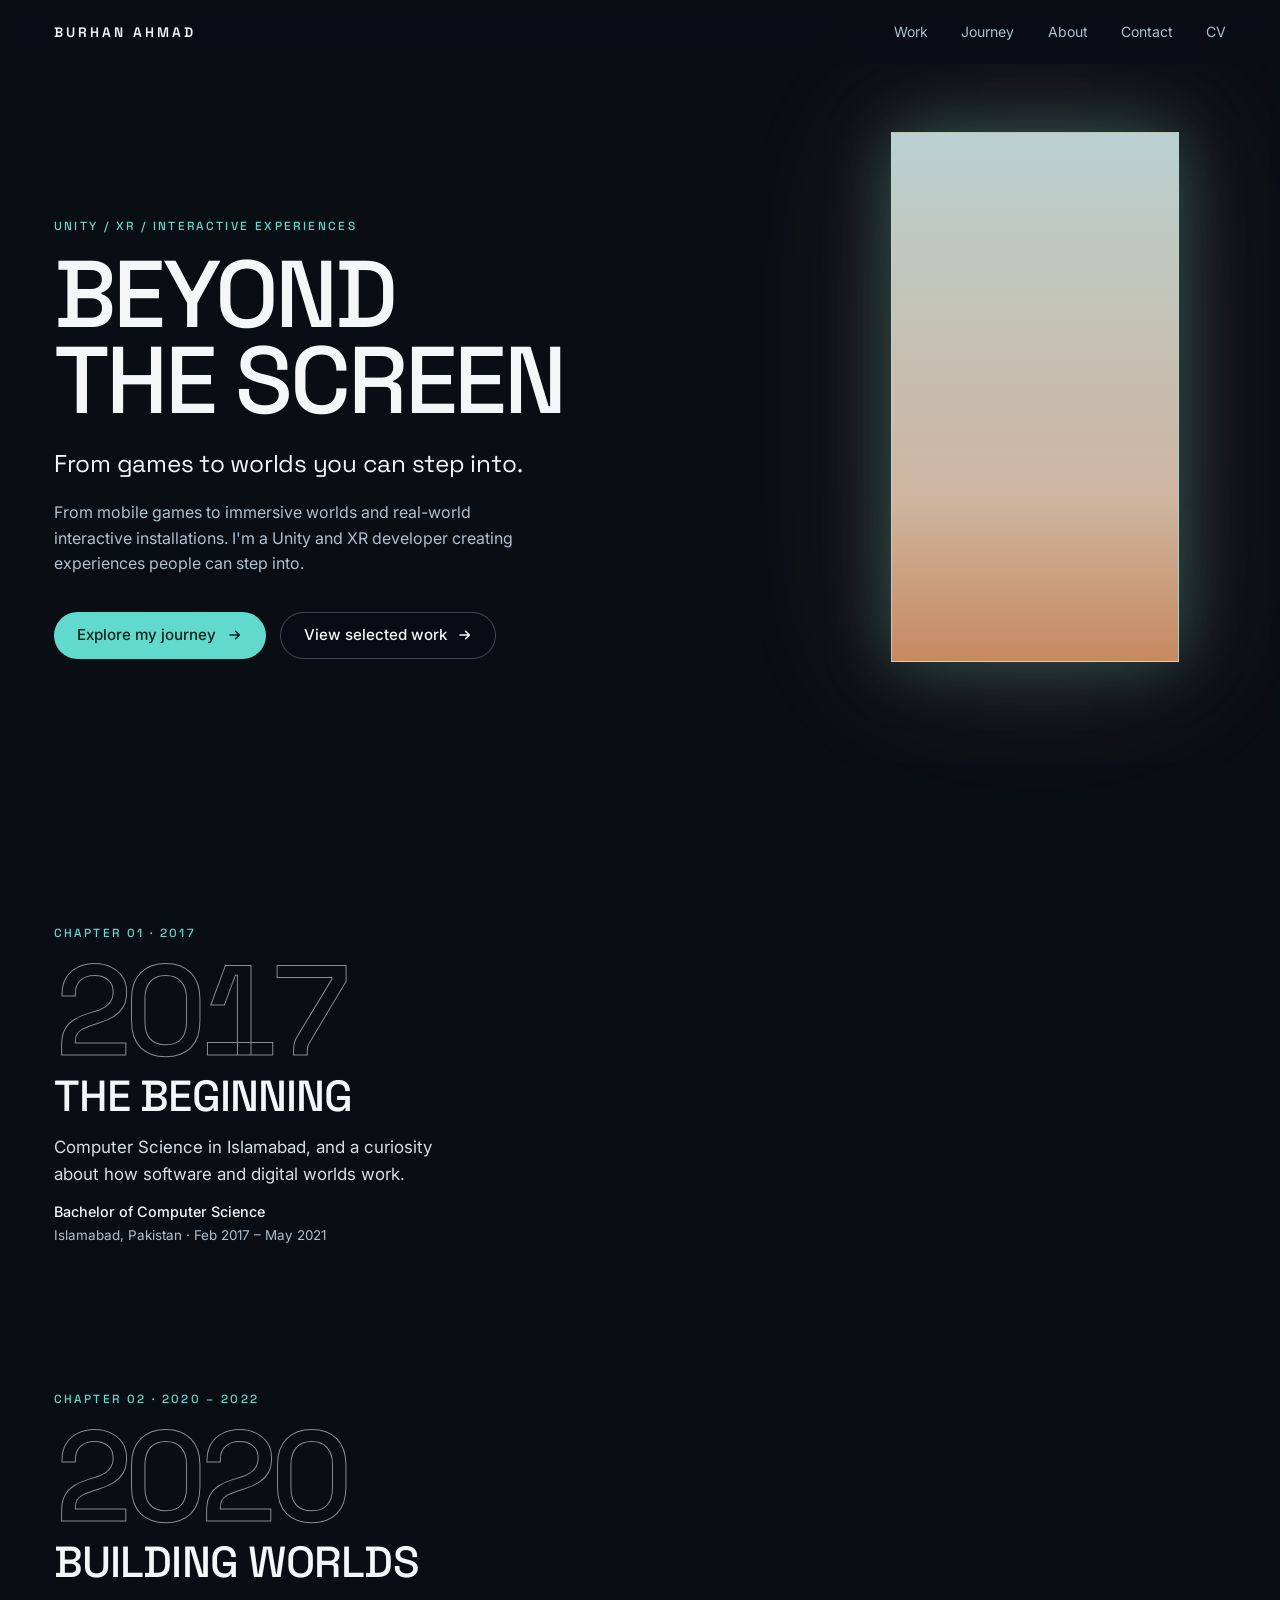
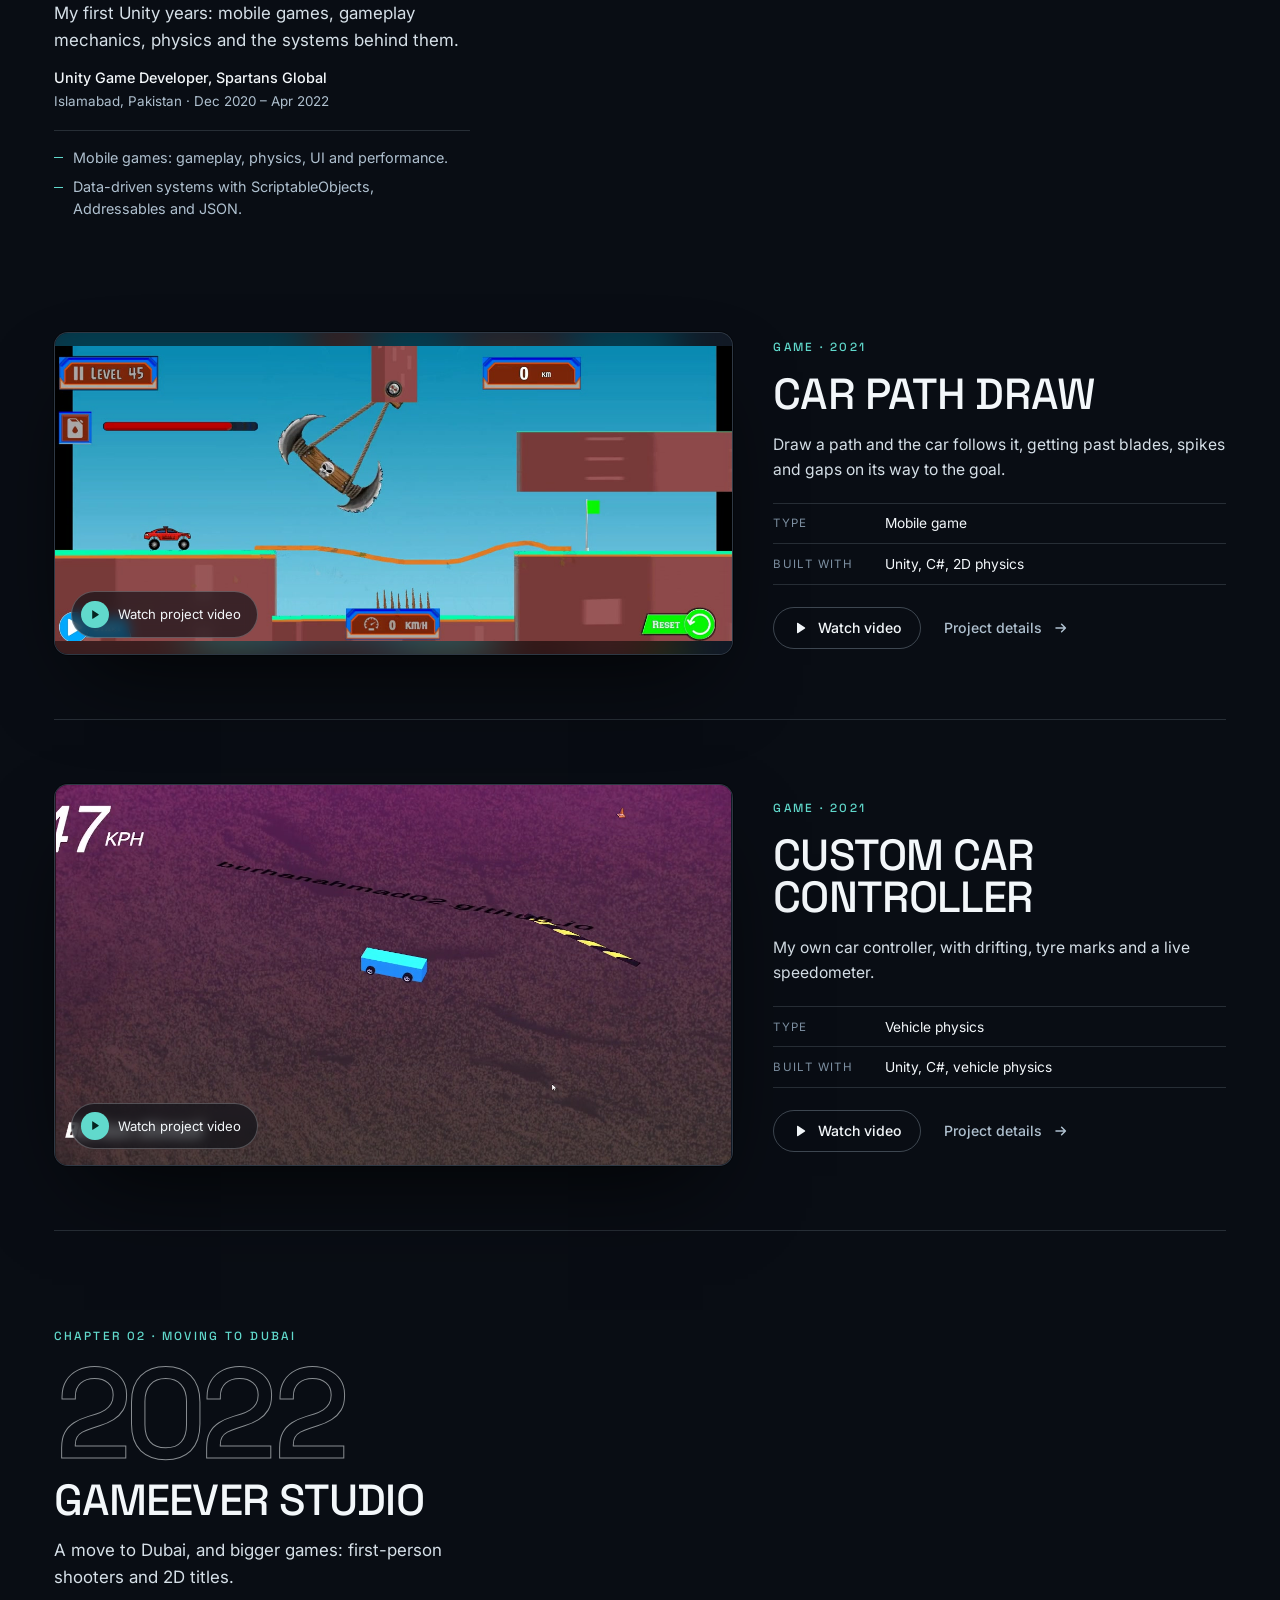
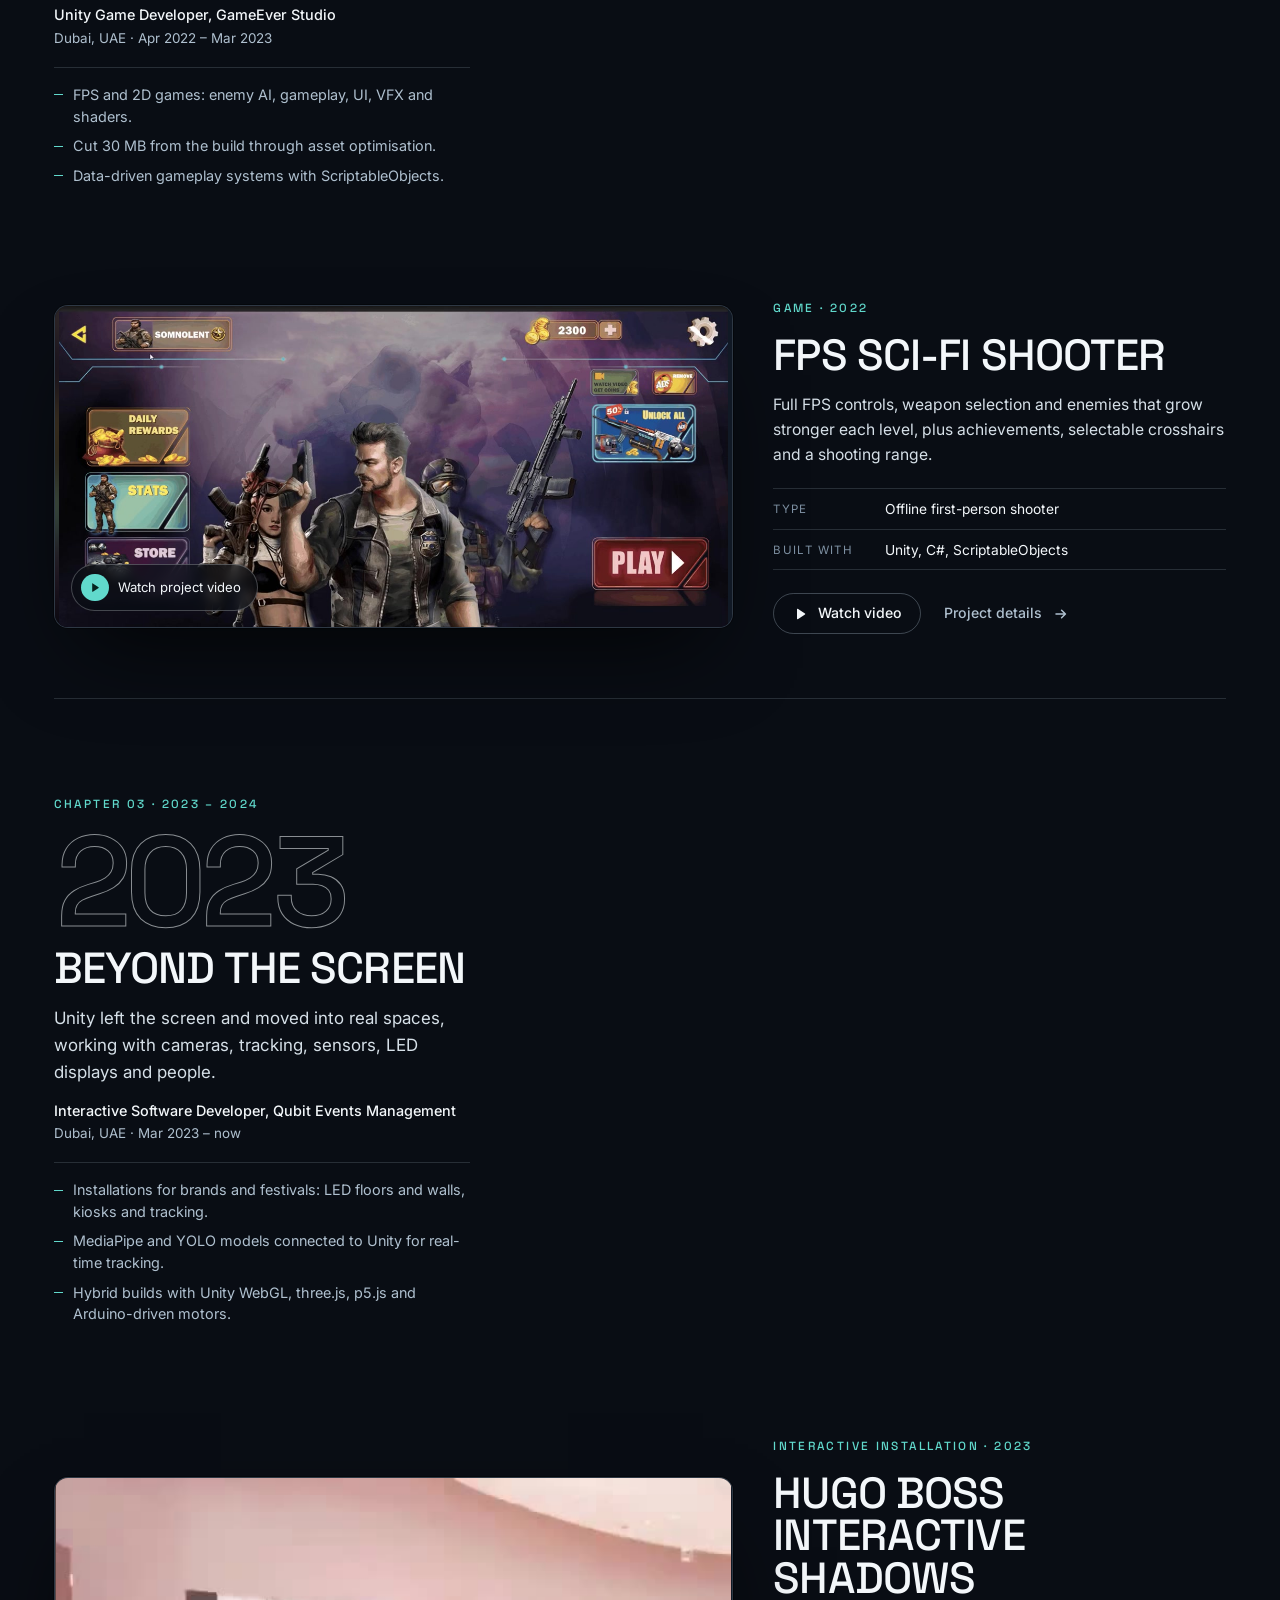
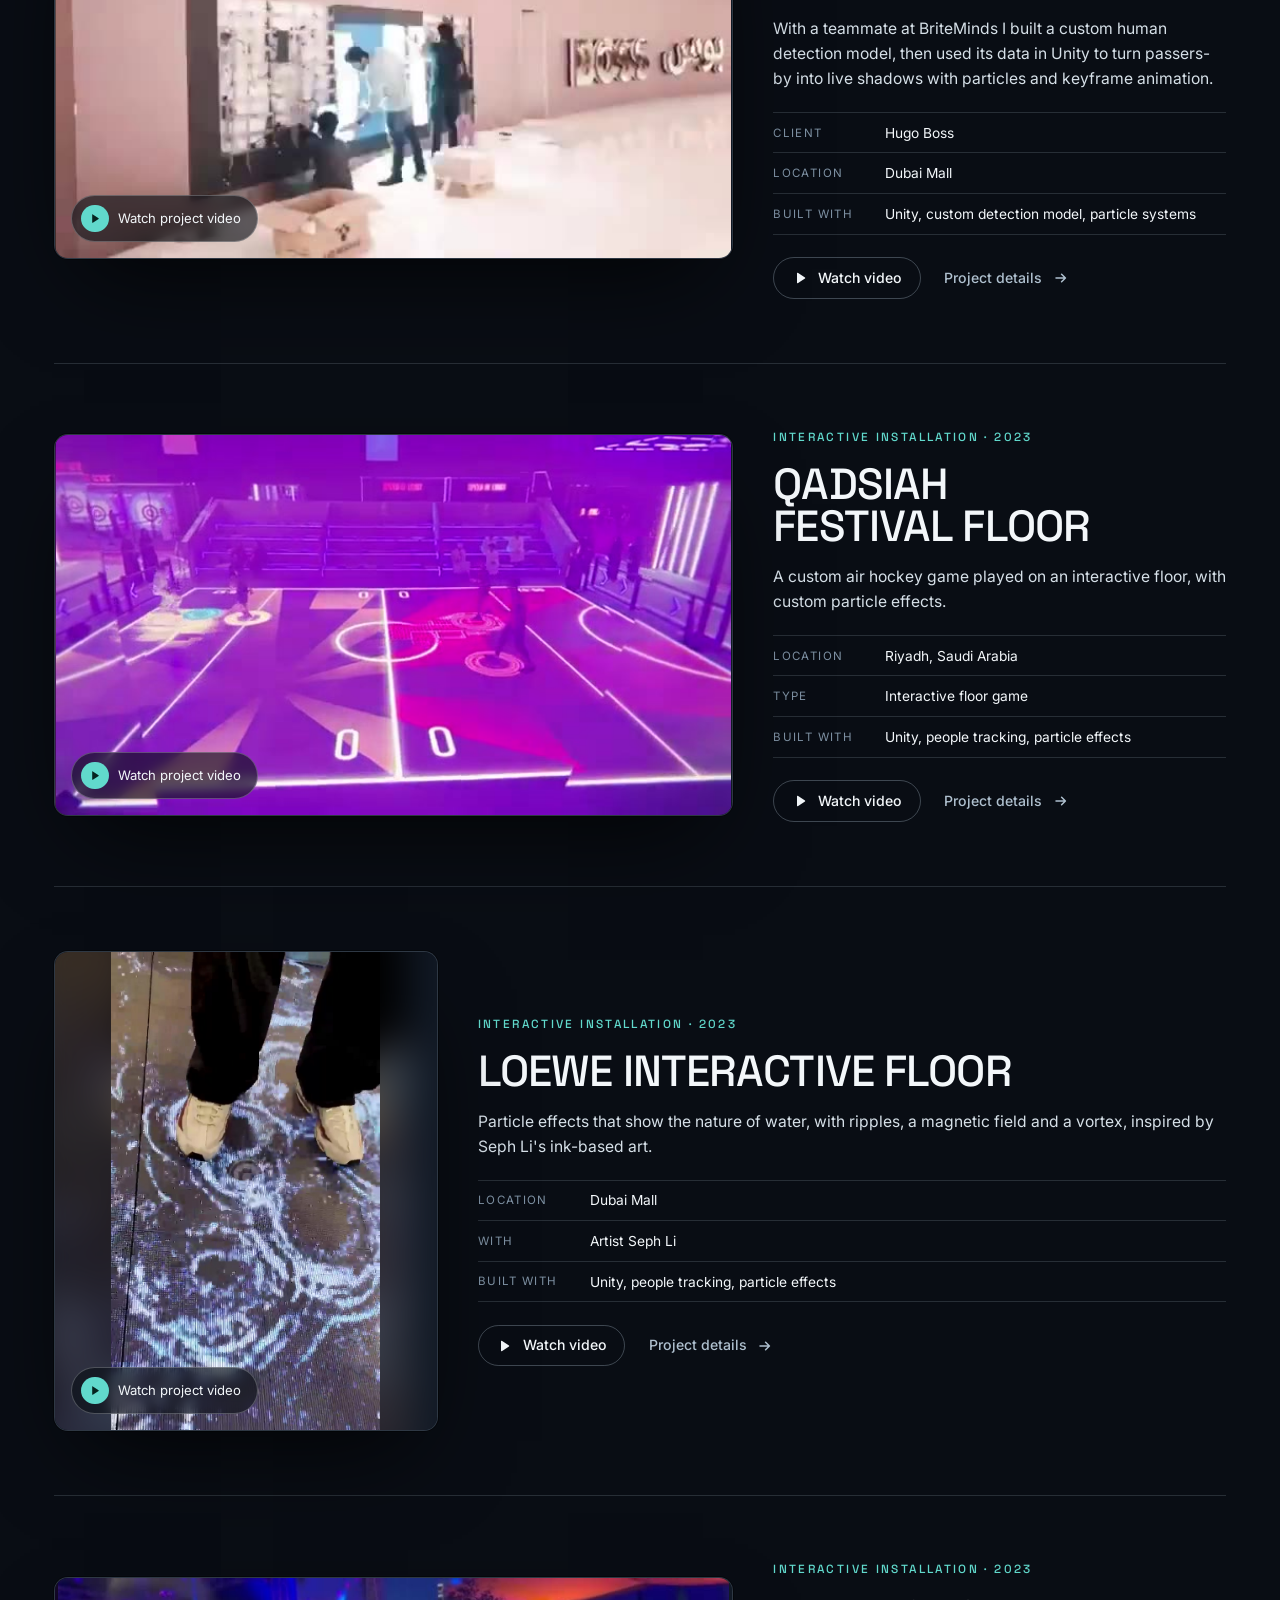
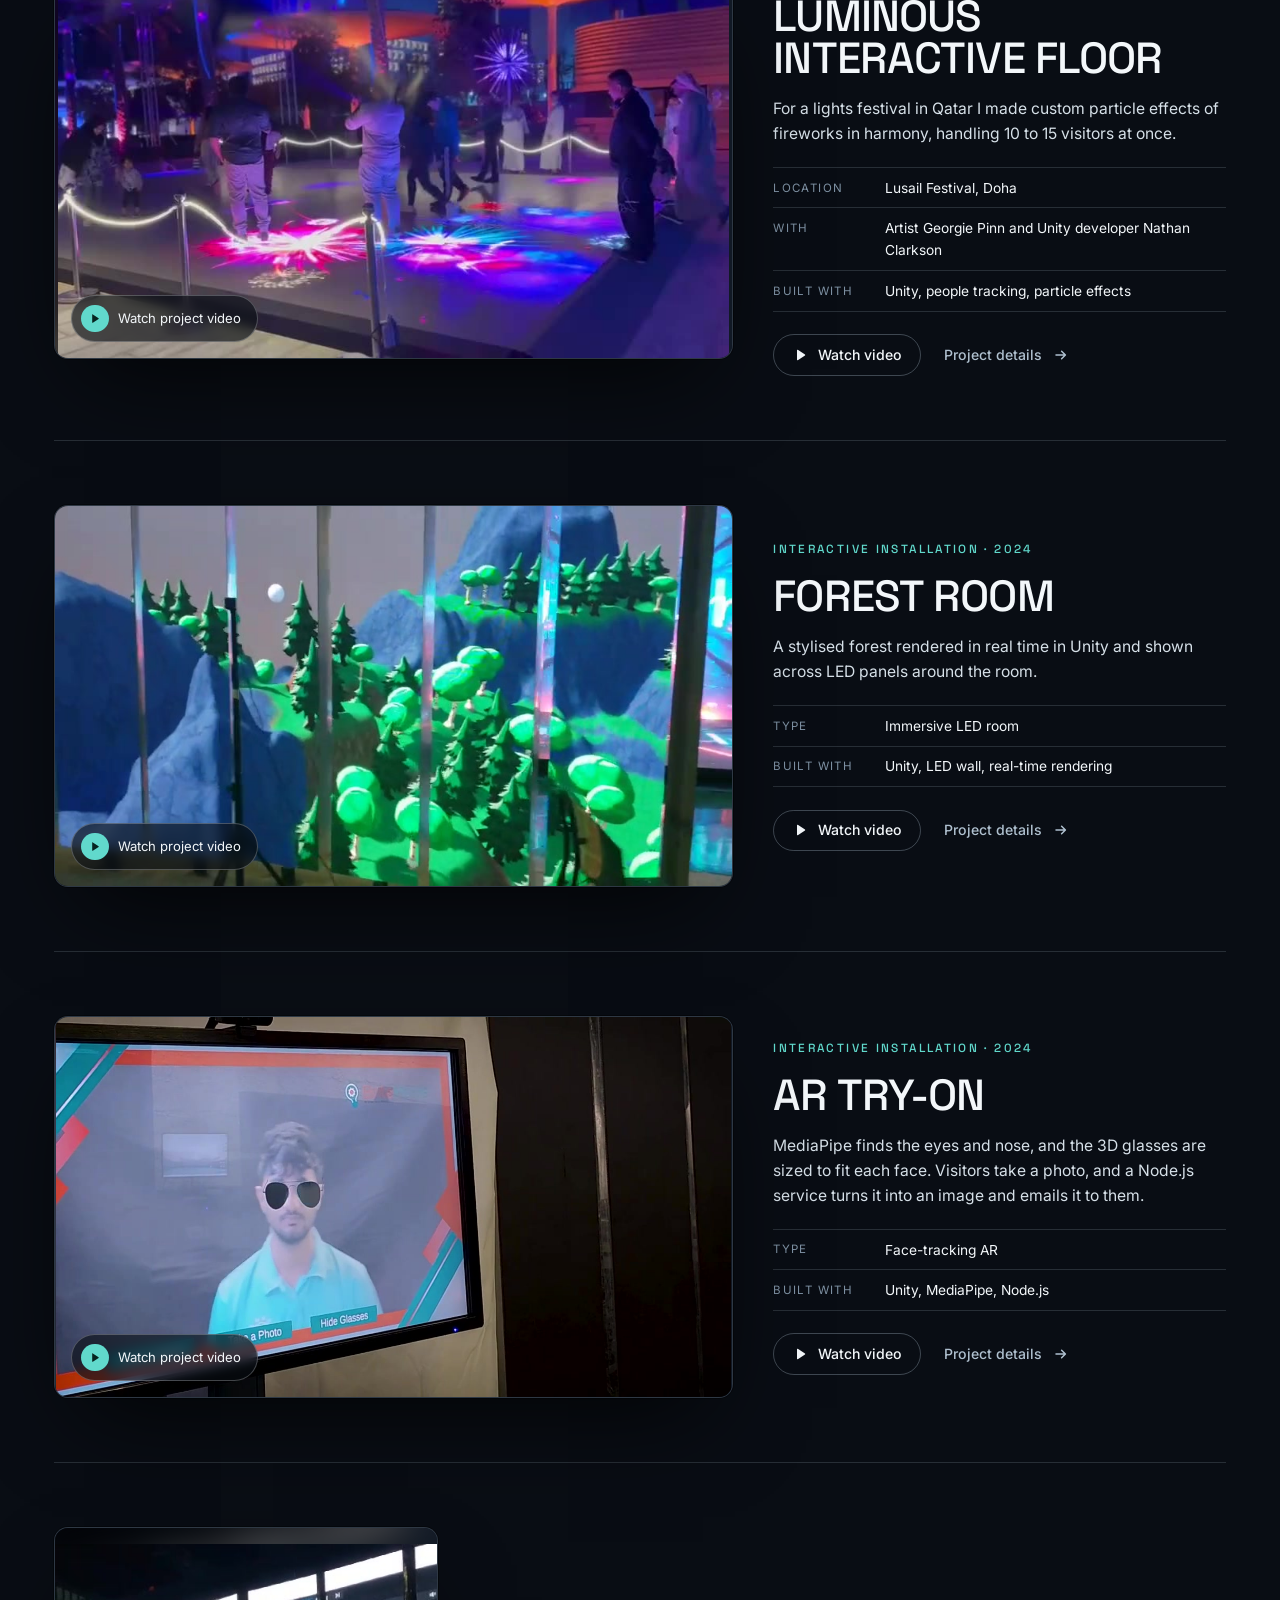
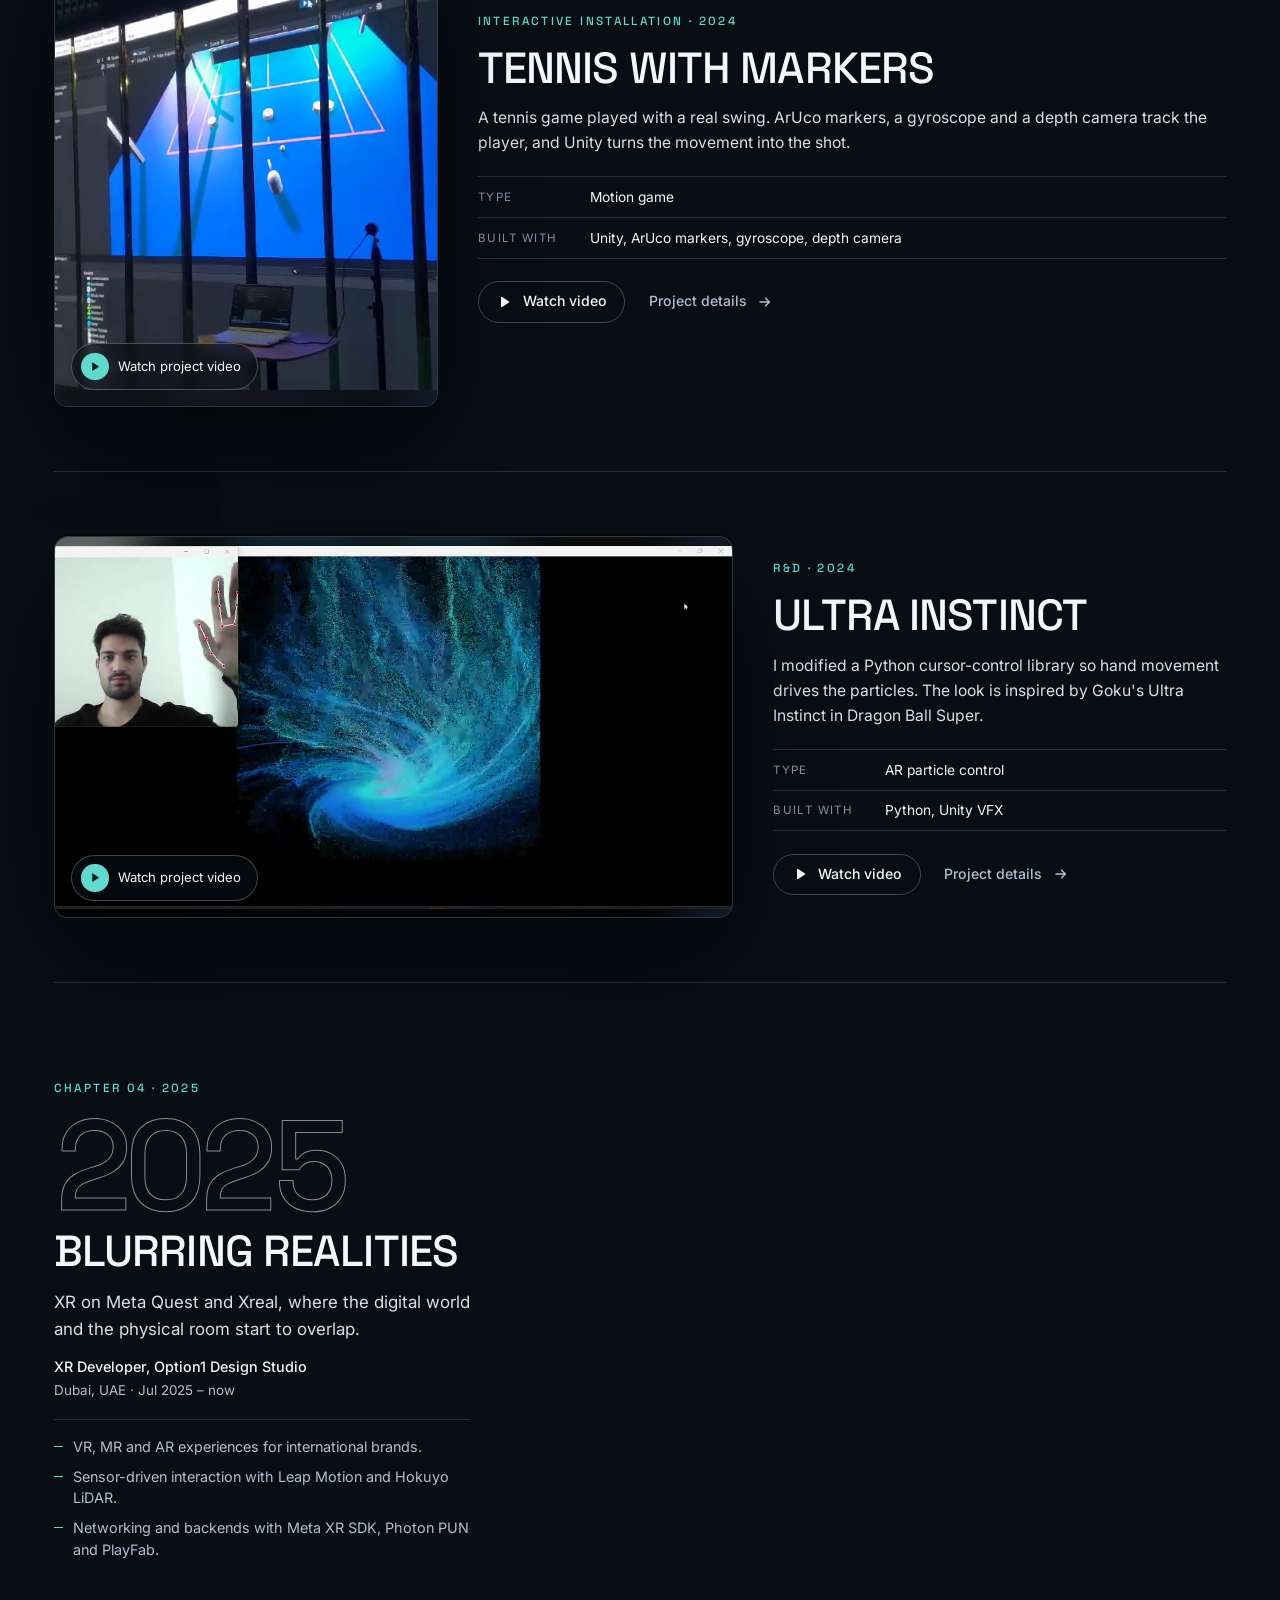
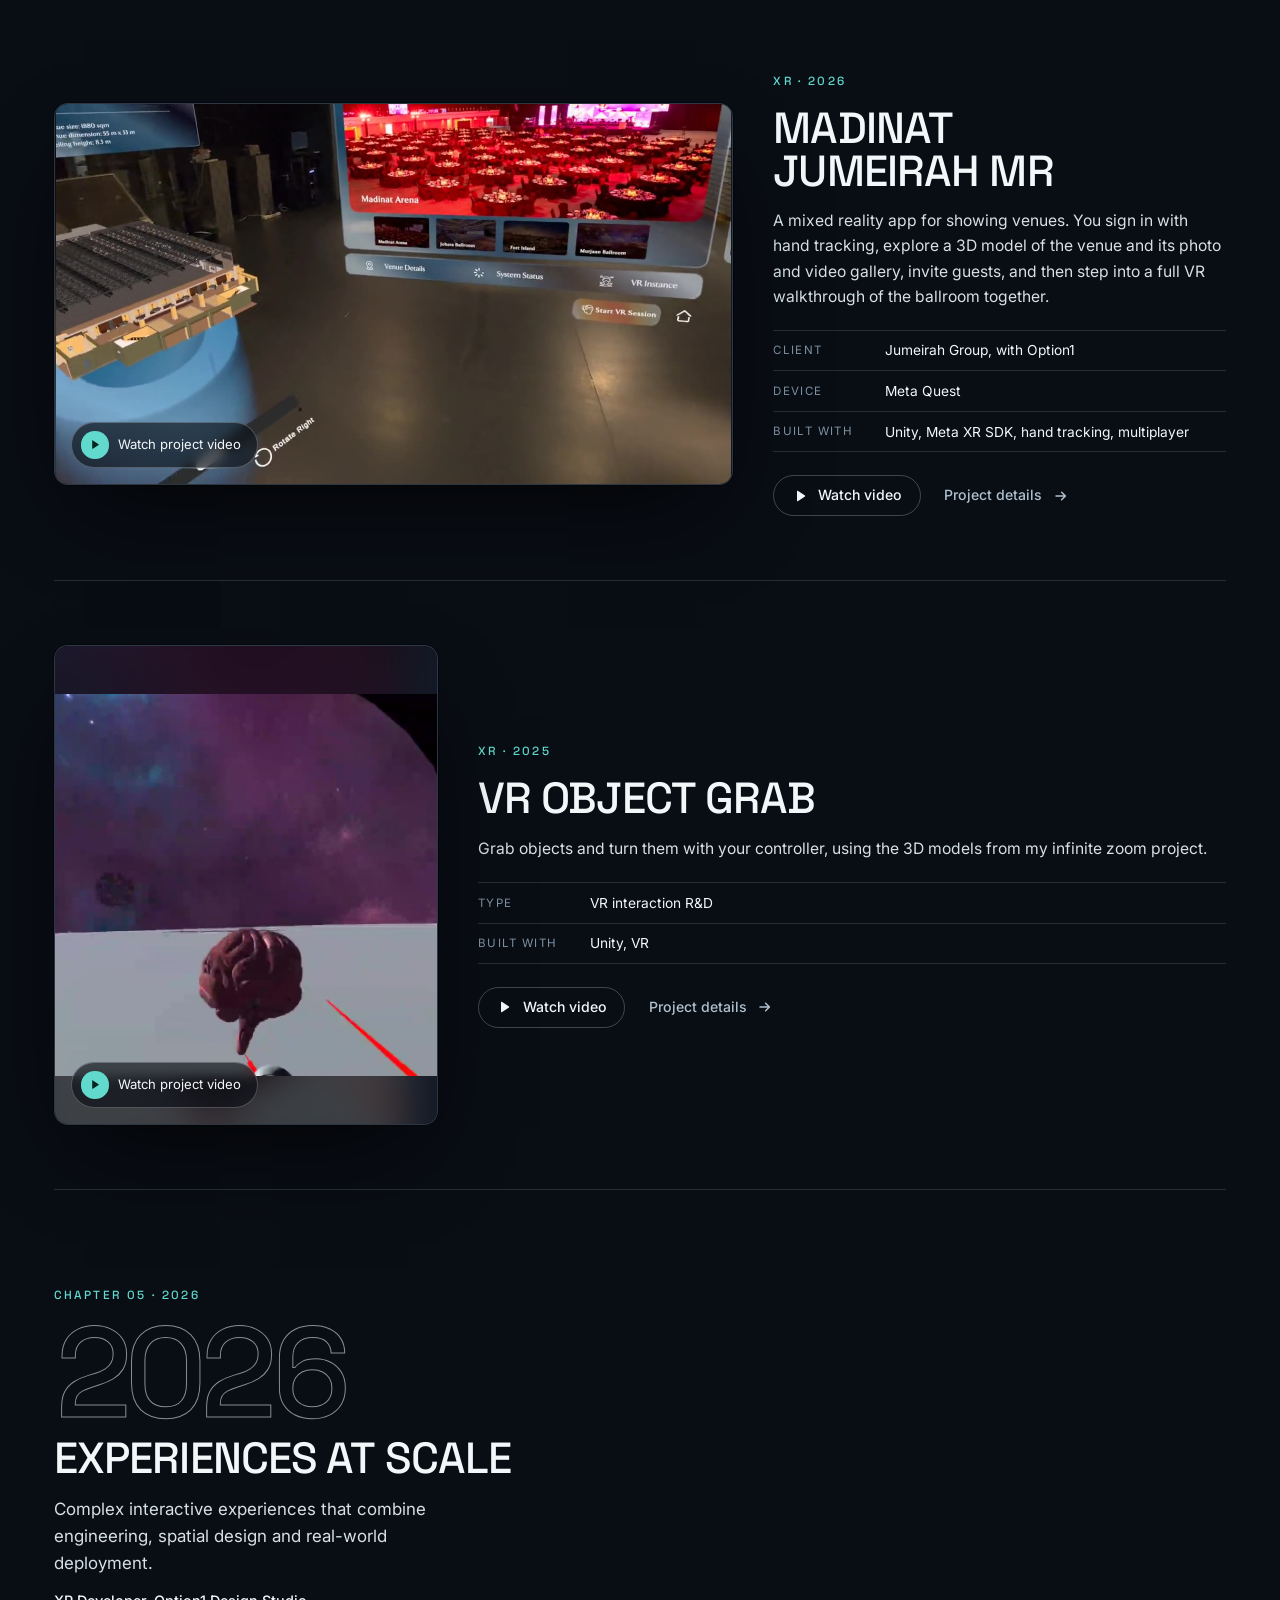
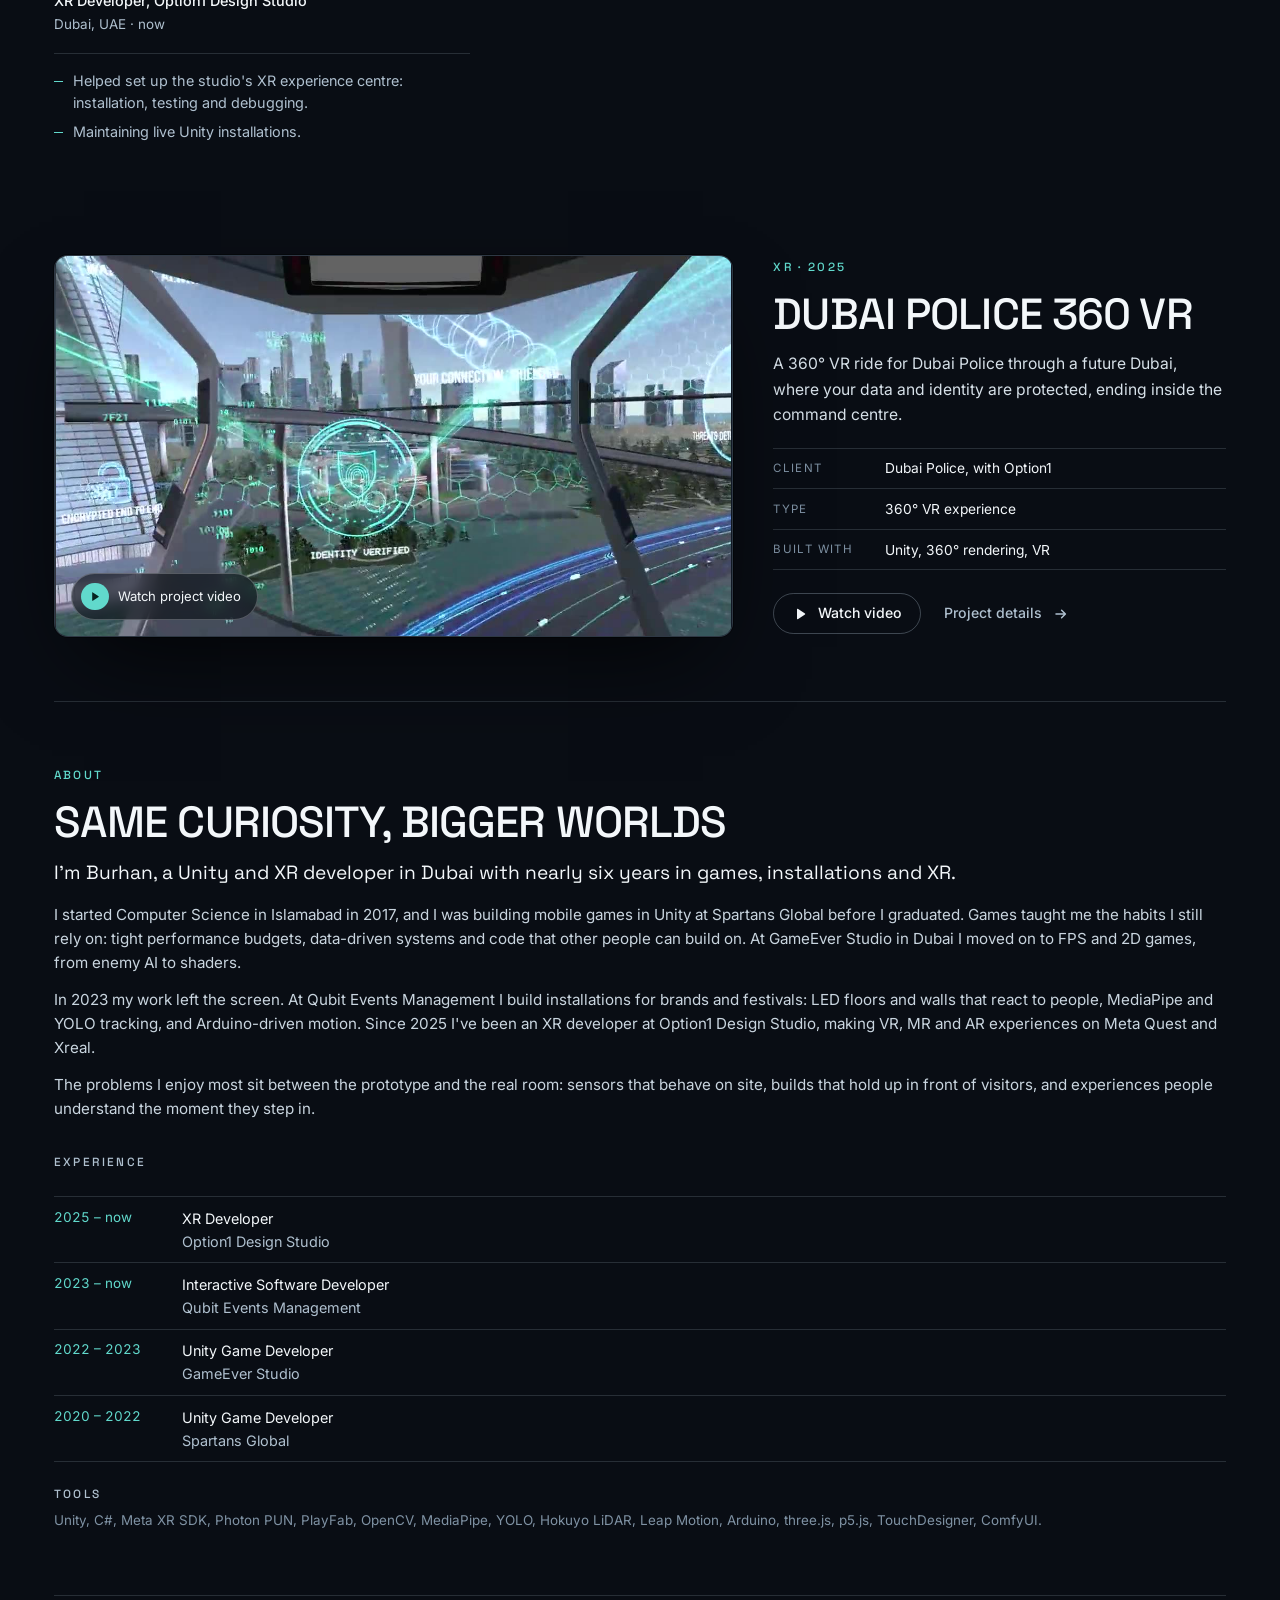
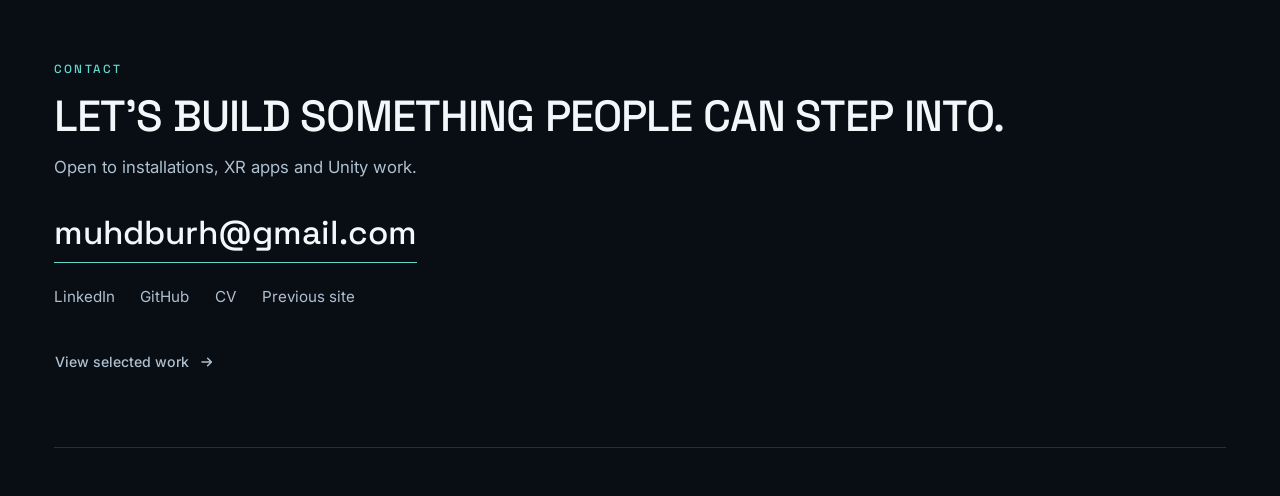
==== index.html @ c3097750 "Premium redesign: Beyond the Screen A darker, cinematic look over the same walk-through: Space Grote" ====
<!DOCTYPE HTML>
<!--
	Burhan Ahmad, portfolio: Beyond the Screen.
	Scrolling walks a 3D Burhan through his career as an exhibition, from a
	lit portal in 2017 to his current XR work. Each project is shown large with
	its real footage, and View selected work opens the same projects as a
	gallery. Uses the bundled Three.js r124, the clips in media/hq and the glTF
	models in media/avatar and media/models. No build step.
-->
<html lang="en">
	<head>
		<title>Burhan Ahmad · Unity &amp; XR Developer</title>
		<meta charset="utf-8" />
		<meta name="viewport" content="width=device-width, initial-scale=1, viewport-fit=cover" />
		<meta name="description" content="Burhan Ahmad, Unity and XR developer in Dubai. From mobile games to interactive installations and XR: experiences people can step into." />
		<meta name="theme-color" content="#090d14" />
		<meta property="og:title" content="Burhan Ahmad · Beyond the Screen" />
		<meta property="og:description" content="Unity and XR developer in Dubai. From games to worlds you can step into." />
		<meta property="og:image" content="media/hq/qadsiah.jpg" />
		<link rel="icon" href="images/burhann.ico" />
		<link rel="preconnect" href="https://fonts.googleapis.com" />
		<link rel="preconnect" href="https://fonts.gstatic.com" crossorigin />
		<link rel="stylesheet" href="https://fonts.googleapis.com/css2?family=Inter:wght@400;500;600&family=Space+Grotesk:wght@400;500;600;700&display=swap" />
		<link rel="stylesheet" href="assets/css/walk.css" />
		<script>
			(function () {
				var d = document.documentElement, q = location.search, gl = false, lite = false;
				try {
					var c = document.createElement('canvas');
					gl = !!(window.WebGLRenderingContext && (c.getContext('webgl') || c.getContext('experimental-webgl')));
				} catch (e) {}
				var mm = function (m) { return window.matchMedia && matchMedia(m).matches; };
				if (!gl || mm('(prefers-reduced-motion: reduce)') || (navigator.connection && navigator.connection.saveData)) lite = true;
				if ((navigator.hardwareConcurrency || 4) <= 2) lite = true;
				if (/[?&]lite\b/.test(q)) lite = true;
				if (/[?&]3d\b/.test(q) && gl) lite = false;
				d.className += lite ? ' is-lite' : ' is-3d';
			})();
		</script>
	</head>
	<body>
		<a class="skip" href="#main">Skip to content</a>
		<header class="nav">
			<a class="nav-name" href="#top">Burhan Ahmad</a>
			<nav aria-label="Sections">
				<a href="#work" class="js-work">Work</a>
				<a href="#journey">Journey</a>
				<a href="#about">About</a>
				<a href="#contact">Contact</a>
				<a href="Burhan_Ahmad_CV.pdf" target="_blank" rel="noopener">CV</a>
			</nav>
		</header>

		<div class="world only-3d" aria-hidden="true">
			<div id="scene"></div>
			<div class="vignette"></div>
		</div>

		<div class="hud only-3d">
			<button class="hud-play" type="button" aria-label="Play the journey">
				<svg class="i-play" viewBox="0 0 16 16" aria-hidden="true"><path d="M4.5 2.6v10.8c0 .5.5.8.9.5l8.3-5.4c.4-.3.4-.8 0-1L5.4 2.1c-.4-.3-.9 0-.9.5z" /></svg>
				<svg class="i-pause" viewBox="0 0 16 16" aria-hidden="true"><rect x="3.5" y="2.5" width="3" height="11" rx="0.8" /><rect x="9.5" y="2.5" width="3" height="11" rx="0.8" /></svg>
			</button>
			<div class="track" role="slider" tabindex="0" aria-label="Journey timeline" aria-valuemin="0" aria-valuemax="100" aria-valuenow="0">
				<span class="track-fill"></span><span class="track-ticks" aria-hidden="true"></span>
				<span class="track-tip" aria-hidden="true"><b></b><span></span></span>
			</div>
			<p class="hud-chapter" aria-hidden="true"><span class="hud-cue"><span class="mouse"></span>Scroll to explore</span><span class="hud-name"></span></p>
		</div>

		<main class="stops" id="main">
			<section class="stop stop-intro" id="top" data-chapter="Start" data-year="2017" data-scene="intro">
				<div class="panel panel-hero">
					<p class="eyebrow">Unity / XR / Interactive experiences</p>
					<h1>Beyond<br />the screen</h1>
					<p class="hero-sub">From games to worlds you can step into.</p>
					<p class="hero-text">From mobile games to immersive worlds and real-world interactive installations. I'm a Unity and XR developer creating experiences people can step into.</p>
					<div class="hero-actions">
						<a class="btn btn-primary js-explore" href="#journey">Explore my journey<svg class="ico" viewBox="0 0 16 16" aria-hidden="true"><path d="M3 8h9.2M8.6 4.2 12.4 8l-3.8 3.8" /></svg></a>
						<a class="btn btn-ghost js-work" href="#work">View selected work<svg class="ico" viewBox="0 0 16 16" aria-hidden="true"><path d="M3 8h9.2M8.6 4.2 12.4 8l-3.8 3.8" /></svg></a>
					</div>
				</div>
			</section>

			<div id="journey"></div>
			<section class="stop stop-gate" id="y2017" data-scene="gate" data-chapter="01 · The Beginning" data-year="2017" data-gate-year="2017" data-gate-label="The Beginning" data-tick="2017">
				<div class="panel">
					<p class="eyebrow">Chapter 01 · 2017</p>
					<p class="gate-year" aria-hidden="true">2017</p>
					<h2>The Beginning</h2>
					<p class="gate-lede">Computer Science in Islamabad, and a curiosity about how software and digital worlds work.</p>
					<p class="gate-role"><strong>Bachelor of Computer Science</strong><span>Islamabad, Pakistan · Feb 2017 – May 2021</span></p>
				</div>
			</section>

			<section class="stop stop-gate" id="y2020" data-scene="gate" data-chapter="02 · Building Worlds" data-year="2020" data-gate-year="2020" data-gate-label="Building Worlds" data-tick="2020">
				<div class="panel">
					<p class="eyebrow">Chapter 02 · 2020 – 2022</p>
					<p class="gate-year" aria-hidden="true">2020</p>
					<h2>Building Worlds</h2>
					<p class="gate-lede">My first Unity years: mobile games, gameplay mechanics, physics and the systems behind them.</p>
					<p class="gate-role"><strong>Unity Game Developer, Spartans Global</strong><span>Islamabad, Pakistan · Dec 2020 – Apr 2022</span></p>
					<ul class="gate-notes">
						<li>Mobile games: gameplay, physics, UI and performance.</li>
						<li>Data-driven systems with ScriptableObjects, Addressables and JSON.</li>
					</ul>
				</div>
			</section>

			<section class="stop stop-project" id="p-roaddraw" data-scene="road" data-chapter="02 · Building Worlds" data-year="2021" data-category="games" data-order="14" data-video="media/hq/road-draw.mp4" data-poster="media/hq/road-draw.jpg" data-full="images/carpath.mp4" data-ar="1280/556">
				<div class="panel panel-exhibit is-wide">
					<figure class="exhibit-media" style="--ar: 1280/556">
						<img class="exhibit-back" src="media/hq/road-draw.jpg" alt="" loading="lazy" decoding="async" />
						<img class="exhibit-poster" src="media/hq/road-draw.jpg" alt="" loading="lazy" decoding="async" />
						<button class="exhibit-play watch" type="button" aria-label="Watch the Car Path Draw video"><svg class="ico" viewBox="0 0 16 16" aria-hidden="true"><path class="fill" d="M5 3.2v9.6c0 .4.5.7.8.4l7.2-4.8c.3-.2.3-.6 0-.8L5.8 2.8c-.3-.3-.8 0-.8.4z" /></svg><span>Watch project video</span></button>
					</figure>
					<div class="exhibit-info">
						<p class="eyebrow">Game · 2021</p>
						<h2>Car Path Draw</h2>
						<p class="exhibit-desc">Draw a path and the car follows it, getting past blades, spikes and gaps on its way to the goal.</p>
						<dl class="facts">
							<div><dt>Type</dt><dd>Mobile game</dd></div>
							<div><dt>Built with</dt><dd>Unity, C#, 2D physics</dd></div>
						</dl>
						<div class="exhibit-actions">
							<button class="btn btn-line watch" type="button"><svg class="ico" viewBox="0 0 16 16" aria-hidden="true"><path class="fill" d="M5 3.2v9.6c0 .4.5.7.8.4l7.2-4.8c.3-.2.3-.6 0-.8L5.8 2.8c-.3-.3-.8 0-.8.4z" /></svg>Watch video</button>
							<button class="btn btn-text case-open" type="button">Project details<svg class="ico" viewBox="0 0 16 16" aria-hidden="true"><path d="M3 8h9.2M8.6 4.2 12.4 8l-3.8 3.8" /></svg></button>
						</div>
					</div>
				</div>
			</section>

			<section class="stop stop-project" id="p-drift" data-scene="drift" data-chapter="02 · Building Worlds" data-year="2021" data-category="games" data-order="13" data-video="media/hq/drift.mp4" data-poster="media/hq/drift.jpg" data-full="images/cargame.mp4" data-ar="1280/720">
				<div class="panel panel-exhibit">
					<figure class="exhibit-media" style="--ar: 1280/720">
						<img class="exhibit-back" src="media/hq/drift.jpg" alt="" loading="lazy" decoding="async" />
						<img class="exhibit-poster" src="media/hq/drift.jpg" alt="" loading="lazy" decoding="async" />
						<button class="exhibit-play watch" type="button" aria-label="Watch the Custom Car Controller video"><svg class="ico" viewBox="0 0 16 16" aria-hidden="true"><path class="fill" d="M5 3.2v9.6c0 .4.5.7.8.4l7.2-4.8c.3-.2.3-.6 0-.8L5.8 2.8c-.3-.3-.8 0-.8.4z" /></svg><span>Watch project video</span></button>
					</figure>
					<div class="exhibit-info">
						<p class="eyebrow">Game · 2021</p>
						<h2>Custom Car Controller</h2>
						<p class="exhibit-desc">My own car controller, with drifting, tyre marks and a live speedometer.</p>
						<dl class="facts">
							<div><dt>Type</dt><dd>Vehicle physics</dd></div>
							<div><dt>Built with</dt><dd>Unity, C#, vehicle physics</dd></div>
						</dl>
						<div class="exhibit-actions">
							<button class="btn btn-line watch" type="button"><svg class="ico" viewBox="0 0 16 16" aria-hidden="true"><path class="fill" d="M5 3.2v9.6c0 .4.5.7.8.4l7.2-4.8c.3-.2.3-.6 0-.8L5.8 2.8c-.3-.3-.8 0-.8.4z" /></svg>Watch video</button>
							<button class="btn btn-text case-open" type="button">Project details<svg class="ico" viewBox="0 0 16 16" aria-hidden="true"><path d="M3 8h9.2M8.6 4.2 12.4 8l-3.8 3.8" /></svg></button>
						</div>
					</div>
				</div>
			</section>

			<section class="stop stop-gate" id="y2022" data-scene="gate" data-chapter="02 · Building Worlds" data-year="2022" data-gate-year="2022" data-gate-label="Dubai">
				<div class="panel">
					<p class="eyebrow">Chapter 02 · Moving to Dubai</p>
					<p class="gate-year" aria-hidden="true">2022</p>
					<h2>GameEver Studio</h2>
					<p class="gate-lede">A move to Dubai, and bigger games: first-person shooters and 2D titles.</p>
					<p class="gate-role"><strong>Unity Game Developer, GameEver Studio</strong><span>Dubai, UAE · Apr 2022 – Mar 2023</span></p>
					<ul class="gate-notes">
						<li>FPS and 2D games: enemy AI, gameplay, UI, VFX and shaders.</li>
						<li>Cut 30 MB from the build through asset optimisation.</li>
						<li>Data-driven gameplay systems with ScriptableObjects.</li>
					</ul>
				</div>
			</section>

			<section class="stop stop-project" id="p-somnolent" data-scene="shooter" data-chapter="02 · Building Worlds" data-year="2022" data-category="games" data-order="12" data-video="media/hq/somnolent.mp4" data-poster="media/hq/somnolent.jpg" data-full="images/crosshair.mp4" data-ar="1280/616">
				<div class="panel panel-exhibit is-wide">
					<figure class="exhibit-media" style="--ar: 1280/616">
						<img class="exhibit-back" src="media/hq/somnolent.jpg" alt="" loading="lazy" decoding="async" />
						<img class="exhibit-poster" src="media/hq/somnolent.jpg" alt="" loading="lazy" decoding="async" />
						<button class="exhibit-play watch" type="button" aria-label="Watch the FPS Sci-Fi Shooter video"><svg class="ico" viewBox="0 0 16 16" aria-hidden="true"><path class="fill" d="M5 3.2v9.6c0 .4.5.7.8.4l7.2-4.8c.3-.2.3-.6 0-.8L5.8 2.8c-.3-.3-.8 0-.8.4z" /></svg><span>Watch project video</span></button>
					</figure>
					<div class="exhibit-info">
						<p class="eyebrow">Game · 2022</p>
						<h2>FPS <span class="nw">Sci-Fi</span> Shooter</h2>
						<p class="exhibit-desc">Full FPS controls, weapon selection and enemies that grow stronger each level, plus achievements, selectable crosshairs and a shooting range.</p>
						<dl class="facts">
							<div><dt>Type</dt><dd>Offline first-person shooter</dd></div>
							<div><dt>Built with</dt><dd>Unity, C#, ScriptableObjects</dd></div>
						</dl>
						<div class="exhibit-actions">
							<button class="btn btn-line watch" type="button"><svg class="ico" viewBox="0 0 16 16" aria-hidden="true"><path class="fill" d="M5 3.2v9.6c0 .4.5.7.8.4l7.2-4.8c.3-.2.3-.6 0-.8L5.8 2.8c-.3-.3-.8 0-.8.4z" /></svg>Watch video</button>
							<button class="btn btn-text case-open" type="button">Project details<svg class="ico" viewBox="0 0 16 16" aria-hidden="true"><path d="M3 8h9.2M8.6 4.2 12.4 8l-3.8 3.8" /></svg></button>
						</div>
					</div>
				</div>
			</section>

			<section class="stop stop-gate" id="y2023" data-scene="gate" data-chapter="03 · Beyond the Screen" data-year="2023" data-gate-year="2023" data-gate-label="Beyond the Screen" data-tick="2023">
				<div class="panel">
					<p class="eyebrow">Chapter 03 · 2023 – 2024</p>
					<p class="gate-year" aria-hidden="true">2023</p>
					<h2>Beyond the Screen</h2>
					<p class="gate-lede">Unity left the screen and moved into real spaces, working with cameras, tracking, sensors, LED displays and people.</p>
					<p class="gate-role"><strong>Interactive Software Developer, Qubit Events Management</strong><span>Dubai, UAE · Mar 2023 – now</span></p>
					<ul class="gate-notes">
						<li>Installations for brands and festivals: LED floors and walls, kiosks and tracking.</li>
						<li>MediaPipe and YOLO models connected to Unity for real-time tracking.</li>
						<li>Hybrid builds with Unity WebGL, three.js, p5.js and Arduino-driven motors.</li>
					</ul>
				</div>
			</section>

			<section class="stop stop-project" id="p-hugoboss" data-scene="shadow" data-chapter="03 · Beyond the Screen" data-year="2023" data-category="installations" data-order="3" data-video="media/hq/hugo-boss.mp4" data-poster="media/hq/hugo-boss.jpg" data-full="media/hq/hugo-boss.mp4" data-ar="640/360">
				<div class="panel panel-exhibit">
					<figure class="exhibit-media" style="--ar: 640/360">
						<img class="exhibit-back" src="media/hq/hugo-boss.jpg" alt="" loading="lazy" decoding="async" />
						<img class="exhibit-poster" src="media/hq/hugo-boss.jpg" alt="" loading="lazy" decoding="async" />
						<button class="exhibit-play watch" type="button" aria-label="Watch the Hugo Boss Interactive Shadows video"><svg class="ico" viewBox="0 0 16 16" aria-hidden="true"><path class="fill" d="M5 3.2v9.6c0 .4.5.7.8.4l7.2-4.8c.3-.2.3-.6 0-.8L5.8 2.8c-.3-.3-.8 0-.8.4z" /></svg><span>Watch project video</span></button>
					</figure>
					<div class="exhibit-info">
						<p class="eyebrow">Interactive installation · 2023</p>
						<h2>Hugo Boss Interactive Shadows</h2>
						<p class="exhibit-desc">With a teammate at BriteMinds I built a custom human detection model, then used its data in Unity to turn passers-by into live shadows with particles and keyframe animation.</p>
						<dl class="facts">
							<div><dt>Client</dt><dd>Hugo Boss</dd></div>
							<div><dt>Location</dt><dd>Dubai Mall</dd></div>
							<div><dt>Built with</dt><dd>Unity, custom detection model, particle systems</dd></div>
						</dl>
						<div class="exhibit-actions">
							<button class="btn btn-line watch" type="button"><svg class="ico" viewBox="0 0 16 16" aria-hidden="true"><path class="fill" d="M5 3.2v9.6c0 .4.5.7.8.4l7.2-4.8c.3-.2.3-.6 0-.8L5.8 2.8c-.3-.3-.8 0-.8.4z" /></svg>Watch video</button>
							<button class="btn btn-text case-open" type="button">Project details<svg class="ico" viewBox="0 0 16 16" aria-hidden="true"><path d="M3 8h9.2M8.6 4.2 12.4 8l-3.8 3.8" /></svg></button>
						</div>
						<div class="case-more" hidden>
							<h3>My contribution</h3>
							<p>A custom human detection model, built with a teammate at BriteMinds, and the Unity side that turns its data into real-time shadows, particles and keyframe animation.</p>
							<h3>How it works</h3>
							<p>People detection follows visitors as they walk past, and their movement drives the shadows on the installation in real time.</p>
						</div>
					</div>
				</div>
			</section>

			<section class="stop stop-project" id="p-qadsiah" data-scene="court" data-chapter="03 · Beyond the Screen" data-year="2023" data-category="installations" data-order="6" data-video="media/hq/qadsiah.mp4" data-poster="media/hq/qadsiah.jpg" data-full="images/Qadsiah.mp4" data-ar="640/360">
				<div class="panel panel-exhibit">
					<figure class="exhibit-media" style="--ar: 640/360">
						<img class="exhibit-back" src="media/hq/qadsiah.jpg" alt="" loading="lazy" decoding="async" />
						<img class="exhibit-poster" src="media/hq/qadsiah.jpg" alt="" loading="lazy" decoding="async" />
						<button class="exhibit-play watch" type="button" aria-label="Watch the Qadsiah Festival Floor video"><svg class="ico" viewBox="0 0 16 16" aria-hidden="true"><path class="fill" d="M5 3.2v9.6c0 .4.5.7.8.4l7.2-4.8c.3-.2.3-.6 0-.8L5.8 2.8c-.3-.3-.8 0-.8.4z" /></svg><span>Watch project video</span></button>
					</figure>
					<div class="exhibit-info">
						<p class="eyebrow">Interactive installation · 2023</p>
						<h2>Qadsiah Festival Floor</h2>
						<p class="exhibit-desc">A custom air hockey game played on an interactive floor, with custom particle effects.</p>
						<dl class="facts">
							<div><dt>Location</dt><dd>Riyadh, Saudi Arabia</dd></div>
							<div><dt>Type</dt><dd>Interactive floor game</dd></div>
							<div><dt>Built with</dt><dd>Unity, people tracking, particle effects</dd></div>
						</dl>
						<div class="exhibit-actions">
							<button class="btn btn-line watch" type="button"><svg class="ico" viewBox="0 0 16 16" aria-hidden="true"><path class="fill" d="M5 3.2v9.6c0 .4.5.7.8.4l7.2-4.8c.3-.2.3-.6 0-.8L5.8 2.8c-.3-.3-.8 0-.8.4z" /></svg>Watch video</button>
							<button class="btn btn-text case-open" type="button">Project details<svg class="ico" viewBox="0 0 16 16" aria-hidden="true"><path d="M3 8h9.2M8.6 4.2 12.4 8l-3.8 3.8" /></svg></button>
						</div>
					</div>
				</div>
			</section>

			<section class="stop stop-project" id="p-loewe" data-scene="water" data-chapter="03 · Beyond the Screen" data-year="2023" data-category="installations" data-order="4" data-video="media/hq/loewe.mp4" data-poster="media/hq/loewe.jpg" data-full="images/Loewe.mp4" data-ar="640/1138">
				<div class="panel panel-exhibit is-tall">
					<figure class="exhibit-media" style="--ar: 640/1138">
						<img class="exhibit-back" src="media/hq/loewe.jpg" alt="" loading="lazy" decoding="async" />
						<img class="exhibit-poster" src="media/hq/loewe.jpg" alt="" loading="lazy" decoding="async" />
						<button class="exhibit-play watch" type="button" aria-label="Watch the Loewe Interactive Floor video"><svg class="ico" viewBox="0 0 16 16" aria-hidden="true"><path class="fill" d="M5 3.2v9.6c0 .4.5.7.8.4l7.2-4.8c.3-.2.3-.6 0-.8L5.8 2.8c-.3-.3-.8 0-.8.4z" /></svg><span>Watch project video</span></button>
					</figure>
					<div class="exhibit-info">
						<p class="eyebrow">Interactive installation · 2023</p>
						<h2>Loewe Interactive Floor</h2>
						<p class="exhibit-desc">Particle effects that show the nature of water, with ripples, a magnetic field and a vortex, inspired by Seph Li&#x27;s ink-based art.</p>
						<dl class="facts">
							<div><dt>Location</dt><dd>Dubai Mall</dd></div>
							<div><dt>With</dt><dd>Artist Seph Li</dd></div>
							<div><dt>Built with</dt><dd>Unity, people tracking, particle effects</dd></div>
						</dl>
						<div class="exhibit-actions">
							<button class="btn btn-line watch" type="button"><svg class="ico" viewBox="0 0 16 16" aria-hidden="true"><path class="fill" d="M5 3.2v9.6c0 .4.5.7.8.4l7.2-4.8c.3-.2.3-.6 0-.8L5.8 2.8c-.3-.3-.8 0-.8.4z" /></svg>Watch video</button>
							<button class="btn btn-text case-open" type="button">Project details<svg class="ico" viewBox="0 0 16 16" aria-hidden="true"><path d="M3 8h9.2M8.6 4.2 12.4 8l-3.8 3.8" /></svg></button>
						</div>
						<div class="case-more" hidden>
							<h3>Scale</h3>
							<p>The floor handles 10 to 15 visitors at once.</p>
						</div>
					</div>
				</div>
			</section>

			<section class="stop stop-project" id="p-lusail" data-scene="fireworks" data-chapter="03 · Beyond the Screen" data-year="2023" data-category="installations" data-order="5" data-video="media/hq/lusail.mp4" data-poster="media/hq/lusail.jpg" data-full="media/hq/lusail.mp4" data-ar="848/480">
				<div class="panel panel-exhibit">
					<figure class="exhibit-media" style="--ar: 848/480">
						<img class="exhibit-back" src="media/hq/lusail.jpg" alt="" loading="lazy" decoding="async" />
						<img class="exhibit-poster" src="media/hq/lusail.jpg" alt="" loading="lazy" decoding="async" />
						<button class="exhibit-play watch" type="button" aria-label="Watch the Luminous Interactive Floor video"><svg class="ico" viewBox="0 0 16 16" aria-hidden="true"><path class="fill" d="M5 3.2v9.6c0 .4.5.7.8.4l7.2-4.8c.3-.2.3-.6 0-.8L5.8 2.8c-.3-.3-.8 0-.8.4z" /></svg><span>Watch project video</span></button>
					</figure>
					<div class="exhibit-info">
						<p class="eyebrow">Interactive installation · 2023</p>
						<h2>Luminous Interactive Floor</h2>
						<p class="exhibit-desc">For a lights festival in Qatar I made custom particle effects of fireworks in harmony, handling 10 to 15 visitors at once.</p>
						<dl class="facts">
							<div><dt>Location</dt><dd>Lusail Festival, Doha</dd></div>
							<div><dt>With</dt><dd>Artist Georgie Pinn and Unity developer Nathan Clarkson</dd></div>
							<div><dt>Built with</dt><dd>Unity, people tracking, particle effects</dd></div>
						</dl>
						<div class="exhibit-actions">
							<button class="btn btn-line watch" type="button"><svg class="ico" viewBox="0 0 16 16" aria-hidden="true"><path class="fill" d="M5 3.2v9.6c0 .4.5.7.8.4l7.2-4.8c.3-.2.3-.6 0-.8L5.8 2.8c-.3-.3-.8 0-.8.4z" /></svg>Watch video</button>
							<button class="btn btn-text case-open" type="button">Project details<svg class="ico" viewBox="0 0 16 16" aria-hidden="true"><path d="M3 8h9.2M8.6 4.2 12.4 8l-3.8 3.8" /></svg></button>
						</div>
					</div>
				</div>
			</section>

			<section class="stop stop-project" id="p-forest" data-scene="forest" data-chapter="03 · Beyond the Screen" data-year="2024" data-category="installations" data-order="7" data-video="media/hq/forest-room.mp4" data-poster="media/hq/forest-room.jpg" data-full="images/Mixed1.mp4" data-ar="854/480">
				<div class="panel panel-exhibit">
					<figure class="exhibit-media" style="--ar: 854/480">
						<img class="exhibit-back" src="media/hq/forest-room.jpg" alt="" loading="lazy" decoding="async" />
						<img class="exhibit-poster" src="media/hq/forest-room.jpg" alt="" loading="lazy" decoding="async" />
						<button class="exhibit-play watch" type="button" aria-label="Watch the Forest Room video"><svg class="ico" viewBox="0 0 16 16" aria-hidden="true"><path class="fill" d="M5 3.2v9.6c0 .4.5.7.8.4l7.2-4.8c.3-.2.3-.6 0-.8L5.8 2.8c-.3-.3-.8 0-.8.4z" /></svg><span>Watch project video</span></button>
					</figure>
					<div class="exhibit-info">
						<p class="eyebrow">Interactive installation · 2024</p>
						<h2>Forest Room</h2>
						<p class="exhibit-desc">A stylised forest rendered in real time in Unity and shown across LED panels around the room.</p>
						<dl class="facts">
							<div><dt>Type</dt><dd>Immersive LED room</dd></div>
							<div><dt>Built with</dt><dd>Unity, LED wall, real-time rendering</dd></div>
						</dl>
						<div class="exhibit-actions">
							<button class="btn btn-line watch" type="button"><svg class="ico" viewBox="0 0 16 16" aria-hidden="true"><path class="fill" d="M5 3.2v9.6c0 .4.5.7.8.4l7.2-4.8c.3-.2.3-.6 0-.8L5.8 2.8c-.3-.3-.8 0-.8.4z" /></svg>Watch video</button>
							<button class="btn btn-text case-open" type="button">Project details<svg class="ico" viewBox="0 0 16 16" aria-hidden="true"><path d="M3 8h9.2M8.6 4.2 12.4 8l-3.8 3.8" /></svg></button>
						</div>
					</div>
				</div>
			</section>

			<section class="stop stop-project" id="p-tryon" data-scene="tryon" data-chapter="03 · Beyond the Screen" data-year="2024" data-category="installations xr" data-order="8" data-video="media/hq/ar-tryon.mp4" data-poster="media/hq/ar-tryon.jpg" data-full="images/AR-TryOn.mp4" data-ar="1280/720">
				<div class="panel panel-exhibit">
					<figure class="exhibit-media" style="--ar: 1280/720">
						<img class="exhibit-back" src="media/hq/ar-tryon.jpg" alt="" loading="lazy" decoding="async" />
						<img class="exhibit-poster" src="media/hq/ar-tryon.jpg" alt="" loading="lazy" decoding="async" />
						<button class="exhibit-play watch" type="button" aria-label="Watch the AR Try-On video"><svg class="ico" viewBox="0 0 16 16" aria-hidden="true"><path class="fill" d="M5 3.2v9.6c0 .4.5.7.8.4l7.2-4.8c.3-.2.3-.6 0-.8L5.8 2.8c-.3-.3-.8 0-.8.4z" /></svg><span>Watch project video</span></button>
					</figure>
					<div class="exhibit-info">
						<p class="eyebrow">Interactive installation · 2024</p>
						<h2>AR <span class="nw">Try-On</span></h2>
						<p class="exhibit-desc">MediaPipe finds the eyes and nose, and the 3D glasses are sized to fit each face. Visitors take a photo, and a Node.js service turns it into an image and emails it to them.</p>
						<dl class="facts">
							<div><dt>Type</dt><dd>Face-tracking AR</dd></div>
							<div><dt>Built with</dt><dd>Unity, MediaPipe, Node.js</dd></div>
						</dl>
						<div class="exhibit-actions">
							<button class="btn btn-line watch" type="button"><svg class="ico" viewBox="0 0 16 16" aria-hidden="true"><path class="fill" d="M5 3.2v9.6c0 .4.5.7.8.4l7.2-4.8c.3-.2.3-.6 0-.8L5.8 2.8c-.3-.3-.8 0-.8.4z" /></svg>Watch video</button>
							<button class="btn btn-text case-open" type="button">Project details<svg class="ico" viewBox="0 0 16 16" aria-hidden="true"><path d="M3 8h9.2M8.6 4.2 12.4 8l-3.8 3.8" /></svg></button>
						</div>
					</div>
				</div>
			</section>

			<section class="stop stop-project" id="p-tennis" data-scene="tennis" data-chapter="03 · Beyond the Screen" data-year="2024" data-category="installations games" data-order="9" data-video="media/hq/bowling.mp4" data-poster="media/hq/bowling.jpg" data-full="images/537935373-VID-20231011-WA0010.mp4" data-ar="480/560">
				<div class="panel panel-exhibit is-tall">
					<figure class="exhibit-media" style="--ar: 480/560">
						<img class="exhibit-back" src="media/hq/bowling.jpg" alt="" loading="lazy" decoding="async" />
						<img class="exhibit-poster" src="media/hq/bowling.jpg" alt="" loading="lazy" decoding="async" />
						<button class="exhibit-play watch" type="button" aria-label="Watch the Tennis with Markers video"><svg class="ico" viewBox="0 0 16 16" aria-hidden="true"><path class="fill" d="M5 3.2v9.6c0 .4.5.7.8.4l7.2-4.8c.3-.2.3-.6 0-.8L5.8 2.8c-.3-.3-.8 0-.8.4z" /></svg><span>Watch project video</span></button>
					</figure>
					<div class="exhibit-info">
						<p class="eyebrow">Interactive installation · 2024</p>
						<h2>Tennis with Markers</h2>
						<p class="exhibit-desc">A tennis game played with a real swing. ArUco markers, a gyroscope and a depth camera track the player, and Unity turns the movement into the shot.</p>
						<dl class="facts">
							<div><dt>Type</dt><dd>Motion game</dd></div>
							<div><dt>Built with</dt><dd>Unity, ArUco markers, gyroscope, depth camera</dd></div>
						</dl>
						<div class="exhibit-actions">
							<button class="btn btn-line watch" type="button"><svg class="ico" viewBox="0 0 16 16" aria-hidden="true"><path class="fill" d="M5 3.2v9.6c0 .4.5.7.8.4l7.2-4.8c.3-.2.3-.6 0-.8L5.8 2.8c-.3-.3-.8 0-.8.4z" /></svg>Watch video</button>
							<button class="btn btn-text case-open" type="button">Project details<svg class="ico" viewBox="0 0 16 16" aria-hidden="true"><path d="M3 8h9.2M8.6 4.2 12.4 8l-3.8 3.8" /></svg></button>
						</div>
					</div>
				</div>
			</section>

			<section class="stop stop-project" id="p-ultra" data-scene="galaxy" data-chapter="03 · Beyond the Screen" data-year="2024" data-category="rnd xr" data-order="10" data-video="media/hq/ultra-instinct.mp4" data-poster="media/hq/ultra-instinct.jpg" data-full="images/UltraInstinct.mp4" data-ar="1280/686">
				<div class="panel panel-exhibit">
					<figure class="exhibit-media" style="--ar: 1280/686">
						<img class="exhibit-back" src="media/hq/ultra-instinct.jpg" alt="" loading="lazy" decoding="async" />
						<img class="exhibit-poster" src="media/hq/ultra-instinct.jpg" alt="" loading="lazy" decoding="async" />
						<button class="exhibit-play watch" type="button" aria-label="Watch the Ultra Instinct video"><svg class="ico" viewBox="0 0 16 16" aria-hidden="true"><path class="fill" d="M5 3.2v9.6c0 .4.5.7.8.4l7.2-4.8c.3-.2.3-.6 0-.8L5.8 2.8c-.3-.3-.8 0-.8.4z" /></svg><span>Watch project video</span></button>
					</figure>
					<div class="exhibit-info">
						<p class="eyebrow">R&amp;D · 2024</p>
						<h2>Ultra Instinct</h2>
						<p class="exhibit-desc">I modified a Python cursor-control library so hand movement drives the particles. The look is inspired by Goku&#x27;s Ultra Instinct in Dragon Ball Super.</p>
						<dl class="facts">
							<div><dt>Type</dt><dd>AR particle control</dd></div>
							<div><dt>Built with</dt><dd>Python, Unity VFX</dd></div>
						</dl>
						<div class="exhibit-actions">
							<button class="btn btn-line watch" type="button"><svg class="ico" viewBox="0 0 16 16" aria-hidden="true"><path class="fill" d="M5 3.2v9.6c0 .4.5.7.8.4l7.2-4.8c.3-.2.3-.6 0-.8L5.8 2.8c-.3-.3-.8 0-.8.4z" /></svg>Watch video</button>
							<button class="btn btn-text case-open" type="button">Project details<svg class="ico" viewBox="0 0 16 16" aria-hidden="true"><path d="M3 8h9.2M8.6 4.2 12.4 8l-3.8 3.8" /></svg></button>
						</div>
					</div>
				</div>
			</section>

			<section class="stop stop-gate" id="y2025" data-scene="gate" data-chapter="04 · Blurring Realities" data-year="2025" data-gate-year="2025" data-gate-label="Blurring Realities" data-tick="2025">
				<div class="panel">
					<p class="eyebrow">Chapter 04 · 2025</p>
					<p class="gate-year" aria-hidden="true">2025</p>
					<h2>Blurring Realities</h2>
					<p class="gate-lede">XR on Meta Quest and Xreal, where the digital world and the physical room start to overlap.</p>
					<p class="gate-role"><strong>XR Developer, Option1 Design Studio</strong><span>Dubai, UAE · Jul 2025 – now</span></p>
					<ul class="gate-notes">
						<li>VR, MR and AR experiences for international brands.</li>
						<li>Sensor-driven interaction with Leap Motion and Hokuyo LiDAR.</li>
						<li>Networking and backends with Meta XR SDK, Photon PUN and PlayFab.</li>
					</ul>
				</div>
			</section>

			<section class="stop stop-project" id="p-jumeirah" data-scene="mr" data-chapter="04 · Blurring Realities" data-year="2026" data-category="xr" data-order="2" data-video="media/hq/jumeirah-mr.mp4" data-poster="media/hq/jumeirah-mr.jpg" data-full="media/hq/jumeirah-mr.mp4" data-ar="1280/720">
				<div class="panel panel-exhibit">
					<figure class="exhibit-media" style="--ar: 1280/720">
						<img class="exhibit-back" src="media/hq/jumeirah-mr.jpg" alt="" loading="lazy" decoding="async" />
						<img class="exhibit-poster" src="media/hq/jumeirah-mr.jpg" alt="" loading="lazy" decoding="async" />
						<button class="exhibit-play watch" type="button" aria-label="Watch the Madinat Jumeirah MR video"><svg class="ico" viewBox="0 0 16 16" aria-hidden="true"><path class="fill" d="M5 3.2v9.6c0 .4.5.7.8.4l7.2-4.8c.3-.2.3-.6 0-.8L5.8 2.8c-.3-.3-.8 0-.8.4z" /></svg><span>Watch project video</span></button>
					</figure>
					<div class="exhibit-info">
						<p class="eyebrow">XR · 2026</p>
						<h2>Madinat Jumeirah MR</h2>
						<p class="exhibit-desc">A mixed reality app for showing venues. You sign in with hand tracking, explore a 3D model of the venue and its photo and video gallery, invite guests, and then step into a full VR walkthrough of the ballroom together.</p>
						<dl class="facts">
							<div><dt>Client</dt><dd>Jumeirah Group, with Option1</dd></div>
							<div><dt>Device</dt><dd>Meta Quest</dd></div>
							<div><dt>Built with</dt><dd>Unity, Meta XR SDK, hand tracking, multiplayer</dd></div>
						</dl>
						<div class="exhibit-actions">
							<button class="btn btn-line watch" type="button"><svg class="ico" viewBox="0 0 16 16" aria-hidden="true"><path class="fill" d="M5 3.2v9.6c0 .4.5.7.8.4l7.2-4.8c.3-.2.3-.6 0-.8L5.8 2.8c-.3-.3-.8 0-.8.4z" /></svg>Watch video</button>
							<button class="btn btn-text case-open" type="button">Project details<svg class="ico" viewBox="0 0 16 16" aria-hidden="true"><path d="M3 8h9.2M8.6 4.2 12.4 8l-3.8 3.8" /></svg></button>
						</div>
					</div>
				</div>
			</section>

			<section class="stop stop-project" id="p-anatomy" data-scene="anatomy" data-chapter="04 · Blurring Realities" data-year="2025" data-category="xr rnd" data-order="11" data-video="media/hq/vr-anatomy.mp4" data-poster="media/hq/vr-anatomy.jpg" data-full="images/Grab.mp4" data-ar="1/1">
				<div class="panel panel-exhibit is-tall">
					<figure class="exhibit-media" style="--ar: 1/1">
						<img class="exhibit-back" src="media/hq/vr-anatomy.jpg" alt="" loading="lazy" decoding="async" />
						<img class="exhibit-poster" src="media/hq/vr-anatomy.jpg" alt="" loading="lazy" decoding="async" />
						<button class="exhibit-play watch" type="button" aria-label="Watch the VR Object Grab video"><svg class="ico" viewBox="0 0 16 16" aria-hidden="true"><path class="fill" d="M5 3.2v9.6c0 .4.5.7.8.4l7.2-4.8c.3-.2.3-.6 0-.8L5.8 2.8c-.3-.3-.8 0-.8.4z" /></svg><span>Watch project video</span></button>
					</figure>
					<div class="exhibit-info">
						<p class="eyebrow">XR · 2025</p>
						<h2>VR Object Grab</h2>
						<p class="exhibit-desc">Grab objects and turn them with your controller, using the 3D models from my infinite zoom project.</p>
						<dl class="facts">
							<div><dt>Type</dt><dd>VR interaction R&amp;D</dd></div>
							<div><dt>Built with</dt><dd>Unity, VR</dd></div>
						</dl>
						<div class="exhibit-actions">
							<button class="btn btn-line watch" type="button"><svg class="ico" viewBox="0 0 16 16" aria-hidden="true"><path class="fill" d="M5 3.2v9.6c0 .4.5.7.8.4l7.2-4.8c.3-.2.3-.6 0-.8L5.8 2.8c-.3-.3-.8 0-.8.4z" /></svg>Watch video</button>
							<button class="btn btn-text case-open" type="button">Project details<svg class="ico" viewBox="0 0 16 16" aria-hidden="true"><path d="M3 8h9.2M8.6 4.2 12.4 8l-3.8 3.8" /></svg></button>
						</div>
					</div>
				</div>
			</section>

			<section class="stop stop-gate" id="y2026" data-scene="gate" data-chapter="05 · Experiences at Scale" data-year="2026" data-gate-year="2026" data-gate-label="Experiences at Scale" data-tick="2026">
				<div class="panel">
					<p class="eyebrow">Chapter 05 · 2026</p>
					<p class="gate-year" aria-hidden="true">2026</p>
					<h2>Experiences at Scale</h2>
					<p class="gate-lede">Complex interactive experiences that combine engineering, spatial design and real-world deployment.</p>
					<p class="gate-role"><strong>XR Developer, Option1 Design Studio</strong><span>Dubai, UAE · now</span></p>
					<ul class="gate-notes">
						<li>Helped set up the studio&#x27;s XR experience centre: installation, testing and debugging.</li>
						<li>Maintaining live Unity installations.</li>
					</ul>
				</div>
			</section>

			<section class="stop stop-project" id="p-police" data-scene="city" data-chapter="05 · Experiences at Scale" data-year="2025" data-category="xr" data-order="1" data-video="media/hq/dubai-police.mp4" data-poster="media/hq/dubai-police.jpg" data-full="media/hq/dubai-police.mp4" data-ar="1280/720">
				<div class="panel panel-exhibit">
					<figure class="exhibit-media" style="--ar: 1280/720">
						<img class="exhibit-back" src="media/hq/dubai-police.jpg" alt="" loading="lazy" decoding="async" />
						<img class="exhibit-poster" src="media/hq/dubai-police.jpg" alt="" loading="lazy" decoding="async" />
						<button class="exhibit-play watch" type="button" aria-label="Watch the Dubai Police 360 VR video"><svg class="ico" viewBox="0 0 16 16" aria-hidden="true"><path class="fill" d="M5 3.2v9.6c0 .4.5.7.8.4l7.2-4.8c.3-.2.3-.6 0-.8L5.8 2.8c-.3-.3-.8 0-.8.4z" /></svg><span>Watch project video</span></button>
					</figure>
					<div class="exhibit-info">
						<p class="eyebrow">XR · 2025</p>
						<h2>Dubai Police 360 VR</h2>
						<p class="exhibit-desc">A 360° VR ride for Dubai Police through a future Dubai, where your data and identity are protected, ending inside the command centre.</p>
						<dl class="facts">
							<div><dt>Client</dt><dd>Dubai Police, with Option1</dd></div>
							<div><dt>Type</dt><dd>360° VR experience</dd></div>
							<div><dt>Built with</dt><dd>Unity, 360° rendering, VR</dd></div>
						</dl>
						<div class="exhibit-actions">
							<button class="btn btn-line watch" type="button"><svg class="ico" viewBox="0 0 16 16" aria-hidden="true"><path class="fill" d="M5 3.2v9.6c0 .4.5.7.8.4l7.2-4.8c.3-.2.3-.6 0-.8L5.8 2.8c-.3-.3-.8 0-.8.4z" /></svg>Watch video</button>
							<button class="btn btn-text case-open" type="button">Project details<svg class="ico" viewBox="0 0 16 16" aria-hidden="true"><path d="M3 8h9.2M8.6 4.2 12.4 8l-3.8 3.8" /></svg></button>
						</div>
					</div>
				</div>
			</section>

			<section class="stop stop-about" id="about" data-chapter="About" data-year="2026" data-scene="about">
				<div class="panel panel-wide panel-about">
					<div class="about-main">
						<p class="eyebrow">About</p>
						<h2>Same curiosity, bigger worlds</h2>
						<p class="lede-sm">I'm Burhan, a Unity and XR developer in Dubai with nearly six years in games, installations and XR.</p>
						<p>I started Computer Science in Islamabad in 2017, and I was building mobile games in Unity at Spartans Global before I graduated. Games taught me the habits I still rely on: tight performance budgets, data-driven systems and code that other people can build on. At GameEver Studio in Dubai I moved on to FPS and 2D games, from enemy AI to shaders.</p>
						<p>In 2023 my work left the screen. At Qubit Events Management I build installations for brands and festivals: LED floors and walls that react to people, MediaPipe and YOLO tracking, and Arduino-driven motion. Since 2025 I've been an XR developer at Option1 Design Studio, making VR, MR and AR experiences on Meta Quest and Xreal.</p>
						<p>The problems I enjoy most sit between the prototype and the real room: sensors that behave on site, builds that hold up in front of visitors, and experiences people understand the moment they step in.</p>
					</div>
					<div class="about-side">
						<h3>Experience</h3>
						<ol class="roles">
							<li><span>2025 – now</span><span>XR Developer</span><span>Option1 Design Studio</span></li>
							<li><span>2023 – now</span><span>Interactive Software Developer</span><span>Qubit Events Management</span></li>
							<li><span>2022 – 2023</span><span>Unity Game Developer</span><span>GameEver Studio</span></li>
							<li><span>2020 – 2022</span><span>Unity Game Developer</span><span>Spartans Global</span></li>
						</ol>
						<h3>Tools</h3>
						<p class="tools">Unity, C#, Meta XR SDK, Photon PUN, PlayFab, OpenCV, MediaPipe, YOLO, Hokuyo LiDAR, Leap Motion, Arduino, three.js, p5.js, TouchDesigner, ComfyUI.</p>
					</div>
				</div>
			</section>
			<section class="stop stop-contact" id="contact" data-chapter="Contact" data-year="2026" data-scene="contact">
				<div class="panel panel-contact">
					<p class="eyebrow">Contact</p>
					<h2>Let's build something people can step into.</h2>
					<p class="contact-text">Open to installations, XR apps and Unity work.</p>
					<a class="mail" href="mailto:muhdburh@gmail.com">muhdburh@gmail.com</a>
					<ul class="links">
						<li><a href="https://linkedin.com/in/burhan066/" target="_blank" rel="noopener">LinkedIn</a></li>
						<li><a href="https://github.com/burhanahmad02" target="_blank" rel="noopener">GitHub</a></li>
						<li><a href="Burhan_Ahmad_CV.pdf" target="_blank" rel="noopener">CV</a></li>
						<li><a href="old.html">Previous site</a></li>
					</ul>
					<div class="contact-actions">
						<a class="btn btn-ghost again only-3d" href="#top">Walk it again</a>
						<a class="btn btn-text js-work" href="#work">View selected work<svg class="ico" viewBox="0 0 16 16" aria-hidden="true"><path d="M3 8h9.2M8.6 4.2 12.4 8l-3.8 3.8" /></svg></a>
					</div>
				</div>
			</section>
		</main>

		<dialog class="gallery" id="work" aria-labelledby="gallery-title">
			<div class="gallery-inner">
				<header class="gallery-head">
					<div>
						<p class="eyebrow">Selected work</p>
						<h2 id="gallery-title">Projects</h2>
					</div>
					<div class="filters" role="group" aria-label="Filter projects"></div>
					<button class="dlg-close" type="button" aria-label="Close selected work"><svg viewBox="0 0 16 16" aria-hidden="true"><path d="M3.5 3.5l9 9M12.5 3.5l-9 9" /></svg></button>
				</header>
				<ul class="gallery-grid"></ul>
			</div>
		</dialog>

		<dialog class="case" aria-labelledby="case-title">
			<div class="case-inner">
				<button class="dlg-close" type="button" aria-label="Close project details"><svg viewBox="0 0 16 16" aria-hidden="true"><path d="M3.5 3.5l9 9M12.5 3.5l-9 9" /></svg></button>
				<div class="case-media"><video controls playsinline preload="none"></video></div>
				<div class="case-body">
					<p class="eyebrow case-kicker"></p>
					<h2 id="case-title"></h2>
					<p class="case-desc"></p>
					<dl class="facts case-facts"></dl>
					<div class="case-more-slot"></div>
					<div class="case-nav">
						<button class="btn btn-text case-prev" type="button"><svg class="ico flip" viewBox="0 0 16 16" aria-hidden="true"><path d="M3 8h9.2M8.6 4.2 12.4 8l-3.8 3.8" /></svg><span></span></button>
						<a class="btn btn-ghost case-goto only-3d" href="#">See it in the journey</a>
						<button class="btn btn-text case-next" type="button"><span></span><svg class="ico" viewBox="0 0 16 16" aria-hidden="true"><path d="M3 8h9.2M8.6 4.2 12.4 8l-3.8 3.8" /></svg></button>
					</div>
				</div>
			</div>
		</dialog>

		<dialog class="player" aria-label="Video">
			<video controls playsinline></video>
			<button class="player-close" type="button" aria-label="Close video">Close</button>
		</dialog>

		<script src="assets/js/three.r124.min.js"></script>
		<script src="assets/js/three-addons.r124.js"></script>
		<script src="assets/js/GLTFLoader.r124.js"></script>
		<script src="assets/js/walk.js"></script>
	</body>
</html>
---- assets/css/walk.css ----
/*
	Burhan Ahmad, portfolio: Beyond the Screen.
	The world is a fixed WebGL canvas. The page scrolls normally over it, and
	each section is one stop on the walk: the hero, five career chapters, the
	projects as exhibits, then About and Contact. Type and surfaces stay calm
	so the footage and the scenes carry the colour.
*/

:root {
	--bg: #090d14;
	--bg-2: #111925;
	--surface: #172534;
	--fg: #f3f7fa;
	--muted: #afc0cf;
	--dim: #7f92a4;
	--accent: #61d9cc;
	--warm: #e99f6d;
	--line: rgba(175, 192, 207, 0.18);
	--line-strong: rgba(175, 192, 207, 0.32);
	--display: 'Space Grotesk', 'Inter', 'Helvetica Neue', Arial, sans-serif;
	--font: 'Inter', 'Helvetica Neue', Arial, sans-serif;
	--gutter: clamp(1rem, 4.2vw, 4rem);
	--ease: cubic-bezier(0.22, 0.61, 0.36, 1);
	color-scheme: dark;
}

*, *::before, *::after { box-sizing: border-box; }

body {
	margin: 0;
	background: var(--bg);
	color: var(--fg);
	font-family: var(--font);
	font-size: 1rem;
	line-height: 1.6;
	-webkit-font-smoothing: antialiased;
	-moz-osx-font-smoothing: grayscale;
	overflow-x: hidden;
}

a { color: inherit; }
img, video { display: block; max-width: 100%; }
h1, h2, h3, p, figure, dl, dd { margin: 0; }
h1, h2, h3 { font-family: var(--display); text-wrap: balance; }
:focus-visible { outline: 2px solid var(--accent); outline-offset: 3px; border-radius: 4px; }
button { font: inherit; color: inherit; }

.skip {
	position: fixed;
	z-index: 100;
	left: var(--gutter);
	top: 0.6rem;
	padding: 0.5rem 0.9rem;
	border-radius: 999px;
	background: var(--fg);
	color: var(--bg);
	font-size: 0.85rem;
	text-decoration: none;
	transform: translateY(-200%);
}
.skip:focus { transform: none; }

/* ---------- Type ---------- */

.eyebrow {
	font-family: var(--display);
	font-size: 0.74rem;
	font-weight: 500;
	letter-spacing: 0.2em;
	text-transform: uppercase;
	color: var(--accent);
	margin-bottom: 1rem;
}
h1 {
	font-size: clamp(3.2rem, 7.4vw, 7.4rem);
	font-weight: 500;
	line-height: 0.9;
	letter-spacing: -0.035em;
	text-transform: uppercase;
	margin-bottom: 1.4rem;
}
h2 {
	font-size: clamp(2rem, 3.4vw, 3.3rem);
	font-weight: 500;
	line-height: 0.98;
	letter-spacing: -0.02em;
	text-transform: uppercase;
	margin-bottom: 1rem;
}
h3 {
	font-size: 0.74rem;
	font-weight: 500;
	letter-spacing: 0.2em;
	text-transform: uppercase;
	color: var(--muted);
	margin: 1.4rem 0 0.4rem;
}

/* ---------- Buttons ---------- */

.btn {
	display: inline-flex;
	align-items: center;
	gap: 0.65rem;
	min-height: 2.9rem;
	padding: 0 1.4rem;
	border-radius: 999px;
	border: 1px solid transparent;
	background: none;
	font-family: var(--font);
	font-size: 0.95rem;
	font-weight: 500;
	text-decoration: none;
	white-space: nowrap;
	cursor: pointer;
	transition: background 0.25s var(--ease), border-color 0.25s var(--ease), color 0.25s var(--ease), transform 0.25s var(--ease);
}
.btn:hover { transform: translateY(-1px); }
.btn:active { transform: translateY(0); }
.ico { width: 1rem; height: 1rem; flex: none; fill: none; stroke: currentColor; stroke-width: 1.5; stroke-linecap: round; stroke-linejoin: round; transition: transform 0.25s var(--ease); }
.ico .fill { fill: currentColor; stroke: none; }
.ico.flip { transform: scaleX(-1); }
.btn:hover .ico:not(.flip) { transform: translateX(3px); }
.btn:hover .ico.flip { transform: scaleX(-1) translateX(3px); }
.btn-primary { background: var(--accent); color: #062420; }
.btn-primary:hover { background: #7de6db; }
.btn-ghost { border-color: var(--line-strong); color: var(--fg); background: rgba(9, 13, 20, 0.35); }
.btn-ghost:hover { border-color: var(--fg); }
.btn-line { border-color: var(--line-strong); color: var(--fg); min-height: 2.6rem; padding: 0 1.1rem; font-size: 0.88rem; }
.btn-line:hover { border-color: var(--accent); color: var(--accent); }
.btn-text { padding: 0; min-height: 2.6rem; color: var(--muted); font-size: 0.88rem; }
.btn-text:hover { color: var(--fg); }

/* ---------- Nav ---------- */

.nav {
	position: fixed;
	z-index: 30;
	top: 0;
	left: 0;
	right: 0;
	display: flex;
	align-items: center;
	justify-content: space-between;
	gap: 1rem;
	padding: 1.3rem var(--gutter);
	padding-top: calc(1.3rem + env(safe-area-inset-top, 0px));
	font-size: 0.88rem;
	background: linear-gradient(180deg, rgba(9, 13, 20, 0.7), rgba(9, 13, 20, 0));
}
.nav-name {
	font-family: var(--display);
	font-weight: 600;
	letter-spacing: 0.22em;
	text-transform: uppercase;
	text-decoration: none;
	font-size: 0.86rem;
}
.nav nav { display: flex; gap: clamp(0.9rem, 2.6vw, 2.6rem); }
.nav nav a { text-decoration: none; color: var(--muted); transition: color 0.2s; position: relative; }
.nav nav a:hover, .nav nav a.is-on { color: var(--fg); }
.nav nav a.is-on::after { content: ''; position: absolute; left: 0; right: 0; bottom: -0.35rem; height: 1px; background: var(--accent); }

/* ---------- World ---------- */

.world { position: fixed; inset: 0; z-index: 0; }
#scene, #scene canvas { position: absolute; inset: 0; width: 100%; height: 100%; display: block; }
#scene canvas { cursor: default; touch-action: pan-y; }
/* Two scrims under the copy. --ex (0–1, set per stop) deepens the left two
   thirds while a project is on show, so its footage and text sit on calm ground. */
.vignette { position: absolute; inset: 0; pointer-events: none; --ex: 0; }
.vignette::before, .vignette::after { content: ''; position: absolute; inset: 0; }
.vignette::before {
	background:
		linear-gradient(90deg, rgba(9, 13, 20, 0.82) 0%, rgba(9, 13, 20, 0.42) 30%, rgba(9, 13, 20, 0) 50%),
		linear-gradient(0deg, rgba(9, 13, 20, 0.62) 0%, rgba(9, 13, 20, 0) 24%),
		radial-gradient(130% 90% at 60% 45%, rgba(9, 13, 20, 0) 55%, rgba(9, 13, 20, 0.5) 100%);
}
.vignette::after {
	opacity: var(--ex);
	background: linear-gradient(90deg, rgba(9, 13, 20, 0.9) 0%, rgba(9, 13, 20, 0.86) 58%, rgba(9, 13, 20, 0.62) 67%, rgba(9, 13, 20, 0.14) 75%, rgba(9, 13, 20, 0) 81%);
}

/* ---------- Timeline ---------- */

.hud {
	position: fixed;
	z-index: 20;
	left: var(--gutter);
	right: var(--gutter);
	bottom: calc(1.6rem + env(safe-area-inset-bottom, 0px));
	display: flex;
	align-items: center;
	gap: 1.2rem;
	pointer-events: none;
	font-size: 0.78rem;
	color: var(--muted);
	-webkit-user-select: none;
	user-select: none;
}
.hud-play {
	pointer-events: auto;
	flex: none;
	display: grid;
	place-items: center;
	width: 2.5rem;
	height: 2.5rem;
	padding: 0;
	border: 1px solid var(--line-strong);
	border-radius: 50%;
	background: rgba(9, 13, 20, 0.55);
	color: var(--fg);
	cursor: pointer;
	transition: border-color 0.2s, color 0.2s, transform 0.2s;
}
.hud-play:hover { border-color: var(--accent); color: var(--accent); }
.hud-play:active { transform: scale(0.94); }
.hud-play svg { grid-area: 1 / 1; width: 0.8rem; height: 0.8rem; fill: currentColor; }
.hud-play .i-pause, .is-playing .hud-play .i-play { display: none; }
.is-playing .hud-play .i-pause { display: block; }

/* the line is a scrubber: click or drag anywhere on it */
.track {
	flex: 1;
	height: 2px;
	border-radius: 2px;
	background: var(--line);
	position: relative;
	pointer-events: auto;
	cursor: pointer;
	touch-action: none;
	transition: height 0.15s;
}
.track::before { content: ''; position: absolute; left: -0.6rem; right: -0.6rem; top: -1.3rem; bottom: -1.3rem; }
.track:hover, .is-scrubbing .track { height: 4px; }
.track:focus { outline: none; }
.track:focus-visible { outline: 2px solid var(--accent); outline-offset: 6px; }
.track-fill { position: absolute; left: 0; top: 0; bottom: 0; width: 0; border-radius: inherit; background: linear-gradient(90deg, rgba(97, 217, 204, 0.5), var(--accent)); }
.track-fill::after {
	content: '';
	position: absolute;
	right: -6px;
	top: 50%;
	width: 12px;
	height: 12px;
	margin-top: -6px;
	border-radius: 50%;
	background: var(--accent);
	box-shadow: 0 0 0 4px rgba(97, 217, 204, 0.18), 0 0 14px rgba(97, 217, 204, 0.6);
}
.track-ticks { position: absolute; inset: 0; }
.track-tick {
	position: absolute;
	top: 50%;
	width: 7px;
	height: 7px;
	margin: -3.5px 0 0 -3.5px;
	border-radius: 50%;
	background: var(--bg);
	border: 1px solid var(--muted);
	pointer-events: none;
	transition: background 0.3s, border-color 0.3s;
}
.track-tick.is-minor { width: 1px; height: 7px; margin: -3.5px 0 0; border: 0; border-radius: 0; background: var(--line-strong); }
.track-tick span {
	position: absolute;
	left: 50%;
	transform: translateX(-50%);
	white-space: nowrap;
	font-variant-numeric: tabular-nums;
	transition: color 0.3s;
}
.track-tick .t-year { bottom: 0.9rem; font-family: var(--display); font-size: 0.74rem; font-weight: 500; letter-spacing: 0.06em; color: var(--muted); }
.track-tick .t-name { top: 0.95rem; font-size: 0.68rem; color: var(--dim); }
.track-tick.is-past { background: var(--accent); border-color: var(--accent); }
.track-tick.is-past .t-year { color: var(--fg); }
.track-tick.is-here .t-name { color: var(--muted); }
.track-tip {
	position: absolute;
	bottom: 2.3rem;
	left: 0;
	transform: translate(-50%, 4px);
	display: flex;
	gap: 0.55em;
	align-items: baseline;
	padding: 0.45rem 0.7rem;
	border: 1px solid var(--line);
	border-radius: 8px;
	background: rgba(17, 25, 37, 0.96);
	color: var(--fg);
	font-size: 0.78rem;
	white-space: nowrap;
	pointer-events: none;
	opacity: 0;
	transition: opacity 0.15s, transform 0.15s;
}
.track-tip b { font-weight: 500; color: var(--accent); font-variant-numeric: tabular-nums; }
.track-tip.is-on { opacity: 1; transform: translate(-50%, 0); }
.hud-chapter { min-width: 11rem; text-align: right; font-family: var(--display); letter-spacing: 0.08em; text-transform: uppercase; font-size: 0.7rem; }
.hud-cue { display: inline-flex; align-items: center; gap: 0.7rem; transition: opacity 0.4s; }
.hud-name { display: none; }
.is-moved .hud-cue { display: none; }
.is-moved .hud-name { display: inline; }
.mouse { width: 1rem; height: 1.55rem; border: 1px solid var(--muted); border-radius: 0.6rem; position: relative; }
.mouse::after { content: ''; position: absolute; left: 50%; top: 0.3rem; width: 2px; height: 0.3rem; margin-left: -1px; border-radius: 1px; background: var(--fg); animation: wheel 1.8s var(--ease) infinite; }
@keyframes wheel { 0% { opacity: 0; transform: translateY(-2px); } 30% { opacity: 1; } 80%, 100% { opacity: 0; transform: translateY(5px); } }

/* ---------- Stops ---------- */

.stops { position: relative; z-index: 10; }
.stop { position: relative; }
.panel p + p { margin-top: 0.75rem; }

/* Hero */
.hero-sub { font-family: var(--display); font-size: clamp(1.25rem, 1.9vw, 1.7rem); font-weight: 400; letter-spacing: -0.01em; color: var(--fg); margin-bottom: 1rem; }
.hero-text { font-size: 1rem; color: var(--muted); max-width: 31rem; }
.hero-actions { display: flex; flex-wrap: wrap; gap: 0.9rem; margin-top: 2.2rem; }

/* Chapter gates */
.gate-year {
	font-family: var(--display);
	font-size: clamp(4.4rem, 9vw, 8.4rem);
	font-weight: 500;
	line-height: 0.82;
	letter-spacing: -0.05em;
	font-variant-numeric: tabular-nums;
	color: transparent;
	-webkit-text-stroke: 1px rgba(243, 247, 250, 0.55);
	margin-bottom: 0.7rem;
}
.gate-lede { font-size: 1.06rem; color: #d6e0e8; max-width: 26rem; }
.gate-role { margin-top: 1.1rem; display: grid; gap: 0.1rem; font-size: 0.9rem; }
.gate-role strong { font-weight: 500; }
.gate-role span { color: var(--muted); font-size: 0.84rem; }
.gate-notes { list-style: none; padding: 0; margin: 1.1rem 0 0; display: grid; gap: 0.5rem; border-top: 1px solid var(--line); padding-top: 1rem; max-width: 26rem; }
.gate-notes li { padding-left: 1.2rem; position: relative; color: var(--muted); font-size: 0.9rem; line-height: 1.5; }
.gate-notes li::before { content: ''; position: absolute; left: 0; top: 0.72em; width: 0.6rem; height: 1px; background: var(--accent); }

/* Project exhibits: real footage large on the left, the facts beside it */
.exhibit-media {
	position: relative;
	aspect-ratio: 16 / 9;
	border-radius: 14px;
	overflow: hidden;
	background: var(--bg-2);
	border: 1px solid var(--line);
	box-shadow: 0 40px 90px -30px rgba(0, 0, 0, 0.8), 0 0 0 1px rgba(0, 0, 0, 0.4);
	isolation: isolate;
}
/* the frame follows the footage: tall clips get a portrait frame, wide ones a letterbox */
.is-tall .exhibit-media { aspect-ratio: 4 / 5; }
.is-wide .exhibit-media { aspect-ratio: 2.1 / 1; }
.exhibit-media::before {
	/* blurred copy of the poster fills the frame around footage that isn't 16:9 */
	content: '';
	position: absolute;
	inset: -10%;
	background: var(--bg-2);
	z-index: -1;
}
.exhibit-poster, .exhibit-media video { position: absolute; inset: 0; width: 100%; height: 100%; object-fit: contain; }
.exhibit-media .exhibit-back { position: absolute; inset: -8%; width: 116%; height: 116%; object-fit: cover; filter: blur(22px) brightness(0.42) saturate(1.1); z-index: -1; }
.exhibit-media video { opacity: 0; transition: opacity 0.6s var(--ease); }
.exhibit-media video.is-on { opacity: 1; }
.exhibit-play {
	position: absolute;
	left: 1rem;
	bottom: 1rem;
	display: inline-flex;
	align-items: center;
	gap: 0.6rem;
	padding: 0.55rem 1rem 0.55rem 0.6rem;
	border: 1px solid rgba(243, 247, 250, 0.25);
	border-radius: 999px;
	background: rgba(9, 13, 20, 0.62);
	-webkit-backdrop-filter: blur(6px);
	backdrop-filter: blur(6px);
	font-size: 0.82rem;
	cursor: pointer;
	transition: background 0.2s, border-color 0.2s;
}
.exhibit-play .ico { width: 1.7rem; height: 1.7rem; padding: 0.45rem; border-radius: 50%; background: var(--accent); color: #062420; }
.exhibit-play:hover { background: rgba(9, 13, 20, 0.85); border-color: var(--accent); }
.exhibit-desc { color: #d6e0e8; font-size: 0.98rem; line-height: 1.6; }
.facts { margin-top: 1.3rem; border-top: 1px solid var(--line); }
.facts div { display: grid; grid-template-columns: 6.2rem 1fr; gap: 0.8rem; padding: 0.55rem 0; border-bottom: 1px solid var(--line); font-size: 0.86rem; }
.facts dt { color: var(--dim); font-size: 0.72rem; letter-spacing: 0.12em; text-transform: uppercase; padding-top: 0.12rem; }
.facts dd { color: var(--fg); }
.exhibit-actions { display: flex; flex-wrap: wrap; align-items: center; gap: 0.6rem 1.4rem; margin-top: 1.4rem; }

/* About and contact */
.lede-sm { font-family: var(--display); font-size: clamp(1.15rem, 1.5vw, 1.35rem); line-height: 1.4; color: var(--fg); margin-bottom: 1rem; }
.stop-about p:not(.eyebrow):not(.lede-sm):not(.tools) { color: #c9d5df; font-size: 0.95rem; }
.roles { list-style: none; padding: 0; margin: 1.5rem 0 1.2rem; border-top: 1px solid var(--line); }
.about-side h3:first-child { margin-top: 2rem; }
.roles li {
	display: grid;
	grid-template-columns: 7rem 1fr;
	gap: 0 1rem;
	padding: 0.6rem 0;
	border-bottom: 1px solid var(--line);
	font-size: 0.9rem;
}
.roles li span:first-child { color: var(--accent); grid-row: span 2; font-variant-numeric: tabular-nums; font-size: 0.84rem; }
.roles li span:last-child { color: var(--muted); }
.tools { color: var(--dim); font-size: 0.84rem; }
.contact-text { color: var(--muted); font-size: 1.05rem; }
.mail {
	display: inline-block;
	margin-top: 1.6rem;
	font-family: var(--display);
	font-size: clamp(1.4rem, 2.6vw, 2.2rem);
	font-weight: 500;
	text-decoration: none;
	background: linear-gradient(var(--accent), var(--accent)) 0 100% / 100% 1px no-repeat;
	padding-bottom: 0.2rem;
	transition: color 0.2s;
}
.mail:hover { color: var(--accent); }
.links { list-style: none; padding: 0; margin: 1.3rem 0 0; display: flex; flex-wrap: wrap; gap: 0.6rem 1.6rem; }
.links a { color: var(--muted); text-decoration: none; font-size: 0.95rem; }
.links a:hover { color: var(--fg); }
.contact-actions { display: flex; flex-wrap: wrap; align-items: center; gap: 0.8rem 1.6rem; margin-top: 2rem; }

/* ---------- 3D layout ---------- */
/* Each stop is a stretch of the walk. Its panel pins while Burhan crosses
   that stretch, and JS fades it with --vis. */
.is-3d .stop { height: 190vh; }
.is-3d .stop-intro { height: 150vh; }
.is-3d .stop-gate { height: 150vh; }
.is-3d .stop-about { height: 210vh; }
.is-3d .stop-contact { height: 160vh; }
.is-3d .panel {
	position: sticky;
	top: 0;
	min-height: 100vh;
	display: flex;
	flex-direction: column;
	justify-content: center;
	padding: 6rem var(--gutter) 6rem;
	max-width: calc(29rem + 2 * var(--gutter));
	opacity: var(--vis, 0);
	transform: translateY(calc((1 - var(--vis, 0)) * 1.4rem));
	will-change: opacity, transform;
}
.is-3d .panel > * { align-self: flex-start; }
.is-3d .panel.is-off { visibility: hidden; }
/* a soft shadow keeps the copy readable over bright scenes */
.is-3d .panel h1, .is-3d .panel h2, .is-3d .panel p, .is-3d .panel li, .is-3d .panel dd { text-shadow: 0 1px 2px rgba(0, 0, 0, 0.4), 0 2px 24px rgba(0, 0, 0, 0.55); }
.is-3d .panel-hero { max-width: calc(44rem + 2 * var(--gutter)); }
.is-3d .panel-wide { max-width: calc(34rem + 2 * var(--gutter)); }
.is-3d .panel-contact { max-width: calc(38rem + 2 * var(--gutter)); }
@media (min-width: 1000px) {
	/* About on a desktop: the story on the left, roles and tools beside it */
	.is-3d .panel-about {
		max-width: none;
		display: grid;
		grid-template-columns: minmax(0, 31rem) minmax(13rem, 16rem);
		gap: 0 3rem;
		justify-content: start;
		align-content: center;
		align-items: center;
	}
	.is-3d .panel-about > * { align-self: center; }
	.is-3d .about-side h3:first-child { margin-top: 0; }
	.is-3d .about-side .roles { margin-top: 0.4rem; }
	.is-3d .about-side .roles li { grid-template-columns: 1fr; }
	.is-3d .about-side .roles li span:first-child { grid-row: auto; }
}
@media (min-width: 1000px) and (max-width: 1279px) {
	.is-3d .panel-about { grid-template-columns: minmax(0, 26rem) minmax(11rem, 13rem); gap: 0 2rem; }
	.is-3d .stop-about .about-main p:not(.eyebrow):not(.lede-sm) { font-size: 0.88rem; }
}

/* exhibits: media and facts side by side, leaving the right third to the scene */
.is-3d .panel-exhibit {
	max-width: none;
	display: grid;
	grid-template-columns: minmax(0, 41vw) minmax(15rem, 19vw);
	justify-content: start;
	align-content: center;
	align-items: center;
	gap: clamp(1.6rem, 2.6vw, 3rem);
	padding-top: 5.5rem;
	padding-bottom: 6.5rem;
}
.is-3d .panel-exhibit > * { align-self: center; }
.is-3d .panel-exhibit.is-tall { grid-template-columns: minmax(0, min(25vw, calc((100vh - 13rem) * 0.8))) minmax(15rem, 23vw); }
.is-3d .panel-exhibit.is-wide { grid-template-columns: minmax(0, 44vw) minmax(15rem, 17vw); }
.is-3d .exhibit-media { transform: translateY(calc((1 - var(--vis, 0)) * 1.2rem)) scale(calc(0.97 + 0.03 * var(--vis, 0))); }
.is-3d .exhibit-info h2 { font-size: clamp(1.7rem, 2.35vw, 2.6rem); }

/* ---------- Dialogs ---------- */

dialog { color: var(--fg); }
.dlg-close {
	display: grid;
	place-items: center;
	width: 2.75rem;
	height: 2.75rem;
	padding: 0;
	border: 1px solid var(--line-strong);
	border-radius: 50%;
	background: rgba(9, 13, 20, 0.6);
	cursor: pointer;
	transition: border-color 0.2s, color 0.2s;
}
.dlg-close:hover { border-color: var(--accent); color: var(--accent); }
.dlg-close svg { width: 1rem; height: 1rem; fill: none; stroke: currentColor; stroke-width: 1.5; stroke-linecap: round; }

.gallery, .case {
	width: 100%;
	max-width: 100%;
	height: 100%;
	max-height: 100%;
	margin: 0;
	padding: 0;
	border: 0;
	background: var(--bg);
	overscroll-behavior: contain;
}
.gallery::backdrop, .case::backdrop { background: rgba(5, 8, 12, 0.7); }
.gallery[open], .case[open] { animation: dlg-in 0.35s var(--ease); }
@keyframes dlg-in { from { opacity: 0; transform: translateY(12px); } }
.gallery-inner { max-width: 82rem; margin: 0 auto; padding: calc(2.4rem + env(safe-area-inset-top, 0px)) var(--gutter) 4rem; }
.gallery-head { display: grid; grid-template-columns: auto 1fr auto; align-items: end; gap: 1.2rem 2rem; padding-bottom: 1.6rem; border-bottom: 1px solid var(--line); margin-bottom: 2rem; }
.gallery-head h2 { margin: 0; font-size: clamp(2rem, 3.6vw, 3.4rem); }
.gallery-head .eyebrow { margin-bottom: 0.6rem; }
.filters { display: flex; flex-wrap: wrap; gap: 0.5rem; justify-content: flex-end; }
.filters button {
	padding: 0.5rem 1rem;
	border: 1px solid var(--line);
	border-radius: 999px;
	background: none;
	color: var(--muted);
	font-size: 0.85rem;
	cursor: pointer;
	transition: border-color 0.2s, color 0.2s, background 0.2s;
}
.filters button:hover { color: var(--fg); border-color: var(--line-strong); }
.filters button[aria-pressed="true"] { background: var(--fg); color: var(--bg); border-color: var(--fg); }
.filters button sup { font-size: 0.68em; margin-left: 0.25em; opacity: 0.6; }
.gallery-head .dlg-close { align-self: start; }
.gallery-grid { list-style: none; margin: 0; padding: 0; display: grid; grid-template-columns: repeat(3, minmax(0, 1fr)); gap: 2.4rem 1.6rem; }
.gallery-grid li[hidden] { display: none; }
.card { display: block; width: 100%; padding: 0; border: 0; background: none; text-align: left; cursor: pointer; color: inherit; text-decoration: none; }
.card-media { display: block; position: relative; aspect-ratio: 16 / 10; border-radius: 12px; overflow: hidden; background: var(--bg-2); border: 1px solid var(--line); }
.card-media img { width: 100%; height: 100%; object-fit: cover; transition: transform 0.6s var(--ease), filter 0.6s var(--ease); filter: saturate(0.92) brightness(0.92); }
.card:hover .card-media img, .card:focus-visible .card-media img { transform: scale(1.04); filter: none; }
.card-media::after { content: ''; position: absolute; inset: 0; background: linear-gradient(0deg, rgba(9, 13, 20, 0.55), rgba(9, 13, 20, 0) 45%); }
.card-play { position: absolute; z-index: 1; right: 0.8rem; bottom: 0.8rem; width: 2.4rem; height: 2.4rem; display: grid; place-items: center; border-radius: 50%; background: rgba(9, 13, 20, 0.6); border: 1px solid rgba(243, 247, 250, 0.3); transition: background 0.2s, color 0.2s; }
.card-play .ico { width: 0.9rem; height: 0.9rem; }
.card:hover .card-play { background: var(--accent); color: #062420; border-color: var(--accent); }
.card .eyebrow { margin: 1rem 0 0.4rem; font-size: 0.68rem; }
.card h3 { margin: 0; font-size: 1.3rem; font-weight: 500; letter-spacing: -0.01em; text-transform: none; color: var(--fg); }
.card .card-desc { margin-top: 0.3rem; color: var(--muted); font-size: 0.88rem; display: -webkit-box; -webkit-line-clamp: 2; -webkit-box-orient: vertical; overflow: hidden; }

.case-inner {
	position: relative;
	min-height: 100%;
	display: grid;
	grid-template-columns: minmax(0, 1.55fr) minmax(19rem, 1fr);
	gap: clamp(1.6rem, 3vw, 3.4rem);
	align-items: center;
	max-width: 92rem;
	margin: 0 auto;
	padding: calc(4.6rem + env(safe-area-inset-top, 0px)) var(--gutter) 3rem;
}
.case .dlg-close { position: absolute; top: calc(1.3rem + env(safe-area-inset-top, 0px)); right: var(--gutter); z-index: 2; }
.case-media { position: relative; aspect-ratio: 16 / 9; border-radius: 14px; overflow: hidden; background: #000; border: 1px solid var(--line); }
.case-media video { width: 100%; height: 100%; object-fit: contain; background: #000; }
.case-desc { color: #d6e0e8; font-size: 1.02rem; }
.case-body h2 { font-size: clamp(1.9rem, 3vw, 3rem); }
.case-more-slot p { color: var(--muted); font-size: 0.95rem; }
.case-nav { display: flex; flex-wrap: wrap; align-items: center; justify-content: space-between; gap: 0.8rem 1.2rem; margin-top: 2rem; padding-top: 1.2rem; border-top: 1px solid var(--line); }
.case-nav .btn-text span { max-width: 11rem; overflow: hidden; text-overflow: ellipsis; }

/* Player */
.player { padding: 0; border: 0; background: transparent; max-width: 100vw; max-height: 100vh; }
.player::backdrop { background: rgba(5, 8, 12, 0.94); }
.player video { max-width: 92vw; max-height: 86vh; background: #000; border-radius: 8px; }
.player-close {
	position: fixed;
	top: 1rem;
	right: 1rem;
	font-size: 0.9rem;
	color: var(--fg);
	background: rgba(9, 13, 20, 0.7);
	border: 1px solid var(--line-strong);
	border-radius: 999px;
	padding: 0.55rem 1.1rem;
	cursor: pointer;
}
html:has(dialog[open]) { overflow: hidden; }

/* ---------- Lite: a plain scrolling page, no 3D ---------- */

.is-lite .world, .is-lite .hud, .is-lite .only-3d { display: none !important; }
.is-lite body { background: radial-gradient(90rem 50rem at 75% -10%, rgba(97, 217, 204, 0.09), rgba(9, 13, 20, 0) 60%), var(--bg); }
.is-lite .stops { padding: 0 var(--gutter) 3rem; max-width: 80rem; margin: 0 auto; }
.is-lite .stop { padding: 4rem 0; border-bottom: 1px solid var(--line); }
.is-lite .stop-intro { min-height: 92vh; display: flex; align-items: center; padding-top: 7rem; border: 0; position: relative; }
.is-lite .stop-intro::before {
	/* a lit doorway, standing in for the 3D portal */
	content: '';
	position: absolute;
	right: 4%;
	top: 16%;
	width: min(24vw, 18rem);
	height: 64%;
	border: 1px solid rgba(220, 250, 246, 0.8);
	background: linear-gradient(180deg, #d9f3f0 0%, #f1d2b8 70%, #e99f6d 100%);
	box-shadow: 0 0 60px rgba(97, 217, 204, 0.35), 0 0 160px rgba(233, 159, 109, 0.25);
	opacity: 0.85;
}
.is-lite .stop-intro .panel { position: relative; max-width: 44rem; }
.is-lite .stop-gate { padding: 6rem 0 3rem; border: 0; }
.is-lite .stop-gate .gate-year { font-size: clamp(4rem, 12vw, 8rem); }
.is-lite .panel-exhibit { display: grid; grid-template-columns: minmax(0, 1.5fr) minmax(16rem, 1fr); gap: 2.5rem; align-items: center; }
.is-lite .exhibit-media { cursor: pointer; }
.is-lite .panel-exhibit.is-tall { grid-template-columns: minmax(0, 24rem) minmax(16rem, 1fr); }
@media (max-width: 820px) {
	.is-lite .panel-exhibit { grid-template-columns: 1fr; gap: 1.6rem; }
	.is-lite .stop-intro::before { display: none; }
}
.is-lite .nav { background: rgba(9, 13, 20, 0.9); -webkit-backdrop-filter: blur(10px); backdrop-filter: blur(10px); }

/* ---------- Phones and narrow windows (the 3D switches framing at 1000px) ---------- */

@media (max-width: 999px) {
	.is-3d .panel {
		justify-content: flex-end;
		padding: 5rem 1.15rem 5.4rem;
		max-width: none;
	}
	.is-3d .panel > * { position: relative; }
	.is-3d .panel::before {
		content: '';
		position: absolute;
		left: 0;
		right: 0;
		bottom: 0;
		height: 60%;
		background: linear-gradient(0deg, rgba(9, 13, 20, 0.96) 38%, rgba(9, 13, 20, 0));
		pointer-events: none;
	}
	.is-3d .stop-intro .panel::before { height: 74%; }
	.is-3d .stop-about .panel::before { height: 100%; background: rgba(9, 13, 20, 0.86); }
	.is-3d .stop-contact .panel::before { height: 80%; }
	.vignette::before { background: linear-gradient(0deg, rgba(9, 13, 20, 0.45) 0%, rgba(9, 13, 20, 0) 30%); }
	.vignette::after { display: none; }
	h1 { font-size: clamp(2.7rem, 12.5vw, 4rem); margin-bottom: 1rem; }
	h2 { font-size: clamp(1.7rem, 7.6vw, 2.2rem); margin-bottom: 0.7rem; }
	.eyebrow { font-size: 0.68rem; margin-bottom: 0.7rem; letter-spacing: 0.18em; }
	.hero-sub { font-size: 1.15rem; margin-bottom: 0.6rem; }
	.hero-text { font-size: 0.92rem; }
	.hero-actions { margin-top: 1.3rem; gap: 0.6rem; }
	.hero-actions .btn { min-height: 2.7rem; padding: 0 1.1rem; font-size: 0.88rem; }
	.gate-year { font-size: 3.6rem; margin-bottom: 0.4rem; }
	.gate-lede { font-size: 0.95rem; }
	.is-3d .gate-notes { display: none; }
	/* on a phone the footage plays big in the scene behind him, so the exhibit is copy only */
	.is-3d .panel-exhibit { display: flex; padding-top: 5rem; padding-bottom: 5.4rem; }
	.is-3d .exhibit-media { display: none; }
	.is-3d .exhibit-desc { font-size: 0.92rem; }
	.is-3d .facts { display: none; }
	.is-3d .exhibit-actions { margin-top: 1rem; }
	/* About is long on a phone, so it scrolls past as an ordinary page over a dark backdrop */
	.is-3d .stop-about { height: auto; }
	.is-3d .stop-about .panel { position: relative; min-height: 0; padding: 50vh 1.15rem 45vh; opacity: 1; transform: none; visibility: visible; }
	.is-3d .stop-about .panel::before { top: 34vh; bottom: 30vh; height: auto; background: linear-gradient(180deg, rgba(9, 13, 20, 0), rgba(9, 13, 20, 0.92) 14vh, rgba(9, 13, 20, 0.92) calc(100% - 14vh), rgba(9, 13, 20, 0)); }
	.is-3d .stop-about .panel p:not(.eyebrow):not(.lede-sm) { font-size: 0.9rem; }
	.mail { margin-top: 1rem; }
	.hud { bottom: calc(0.85rem + env(safe-area-inset-bottom, 0px)); gap: 0.8rem; }
	.hud-play { width: 2.2rem; height: 2.2rem; }
	.hud-chapter { min-width: 0; max-width: 9rem; font-size: 0.62rem; letter-spacing: 0.06em; white-space: nowrap; overflow: hidden; text-overflow: ellipsis; }
	.hud::before { content: ''; position: fixed; left: 0; right: 0; bottom: 0; height: calc(4.6rem + env(safe-area-inset-bottom, 0px)); background: linear-gradient(0deg, rgba(9, 13, 20, 0.8), rgba(9, 13, 20, 0)); z-index: -1; pointer-events: none; }
	.hud-cue { display: none !important; }
	.track-tick .t-name { display: none; }
	.track-tick .t-year { font-size: 0.62rem; }
	.nav { padding-top: calc(1rem + env(safe-area-inset-top, 0px)); padding-bottom: 1rem; font-size: 0.8rem; }
	.nav-name { font-size: 0.74rem; letter-spacing: 0.16em; }
	.nav nav { gap: 0.85rem; }
	.gallery-head { grid-template-columns: 1fr auto; }
	.gallery-head .filters { grid-column: 1 / -1; grid-row: 2; justify-content: flex-start; }
	.gallery-grid { grid-template-columns: repeat(2, minmax(0, 1fr)); gap: 1.8rem 1rem; }
	.case-inner { grid-template-columns: 1fr; align-items: start; padding-top: calc(4.4rem + env(safe-area-inset-top, 0px)); }
}
@media (max-width: 1199px) and (min-width: 1000px) {
	.track-tick .t-name { display: none; }
}
@media (max-width: 620px) {
	.gallery-grid { grid-template-columns: 1fr; }
	.hud-chapter { display: none; }
	.nav-name { display: none; }
	.nav { justify-content: flex-end; }
}
@media (max-width: 380px) {
	.nav nav { gap: 0.7rem; }
}

@media (prefers-reduced-motion: reduce) {
	*, *::before, *::after { animation-duration: 0.01ms !important; animation-iteration-count: 1 !important; transition-duration: 0.01ms !important; scroll-behavior: auto !important; }
}

.nw { white-space: nowrap; }
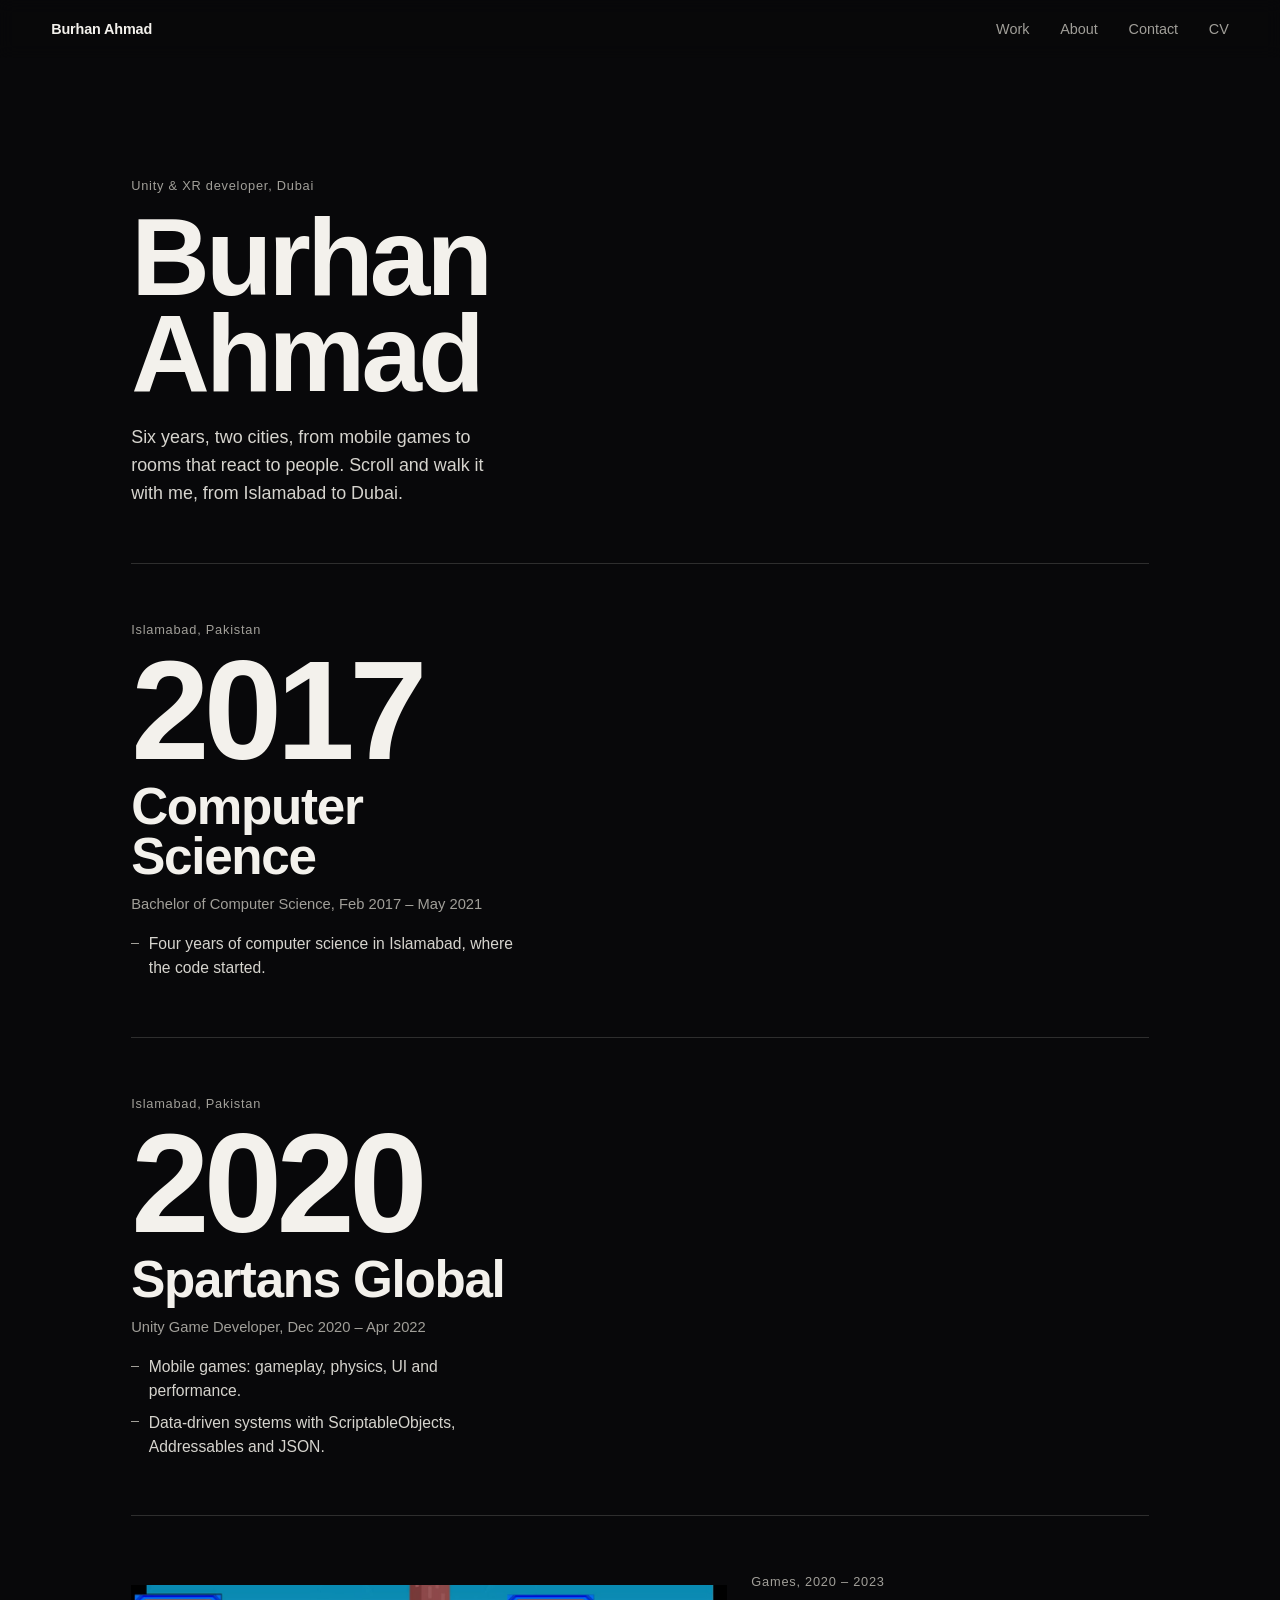
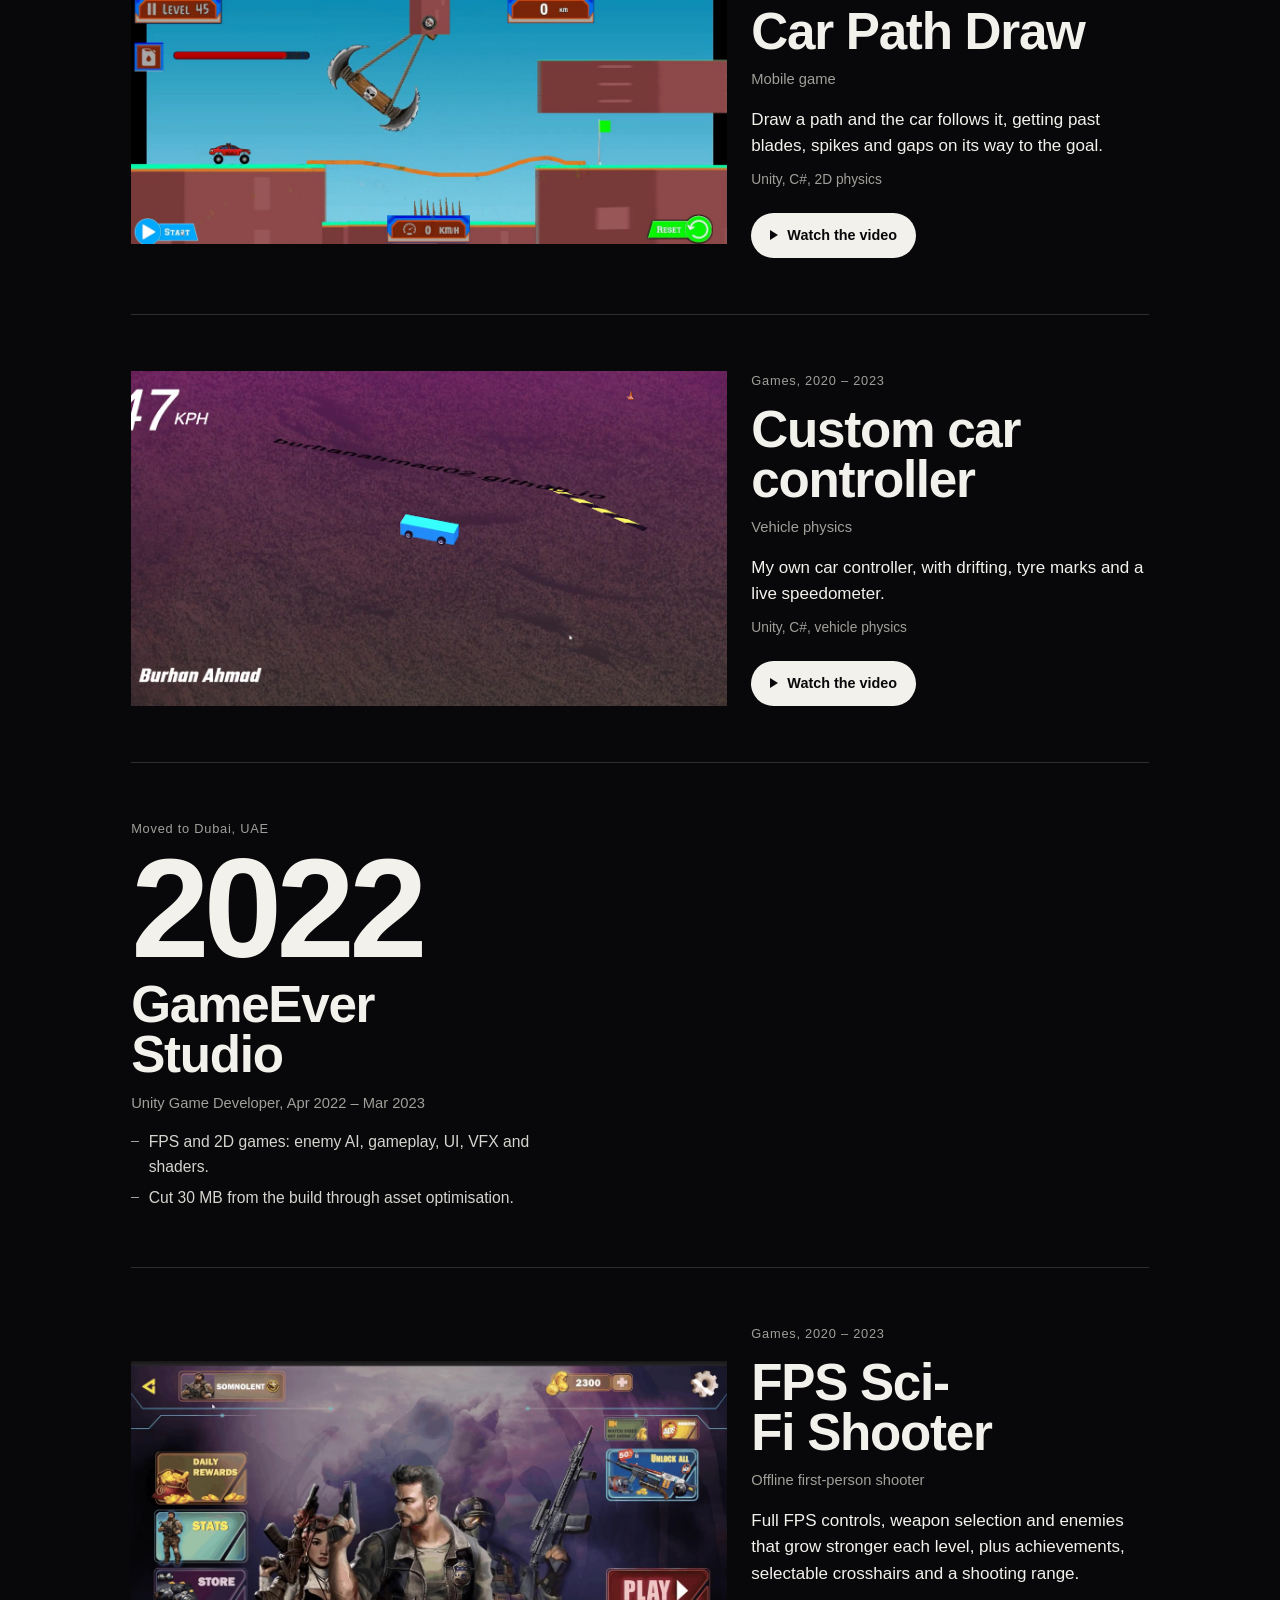
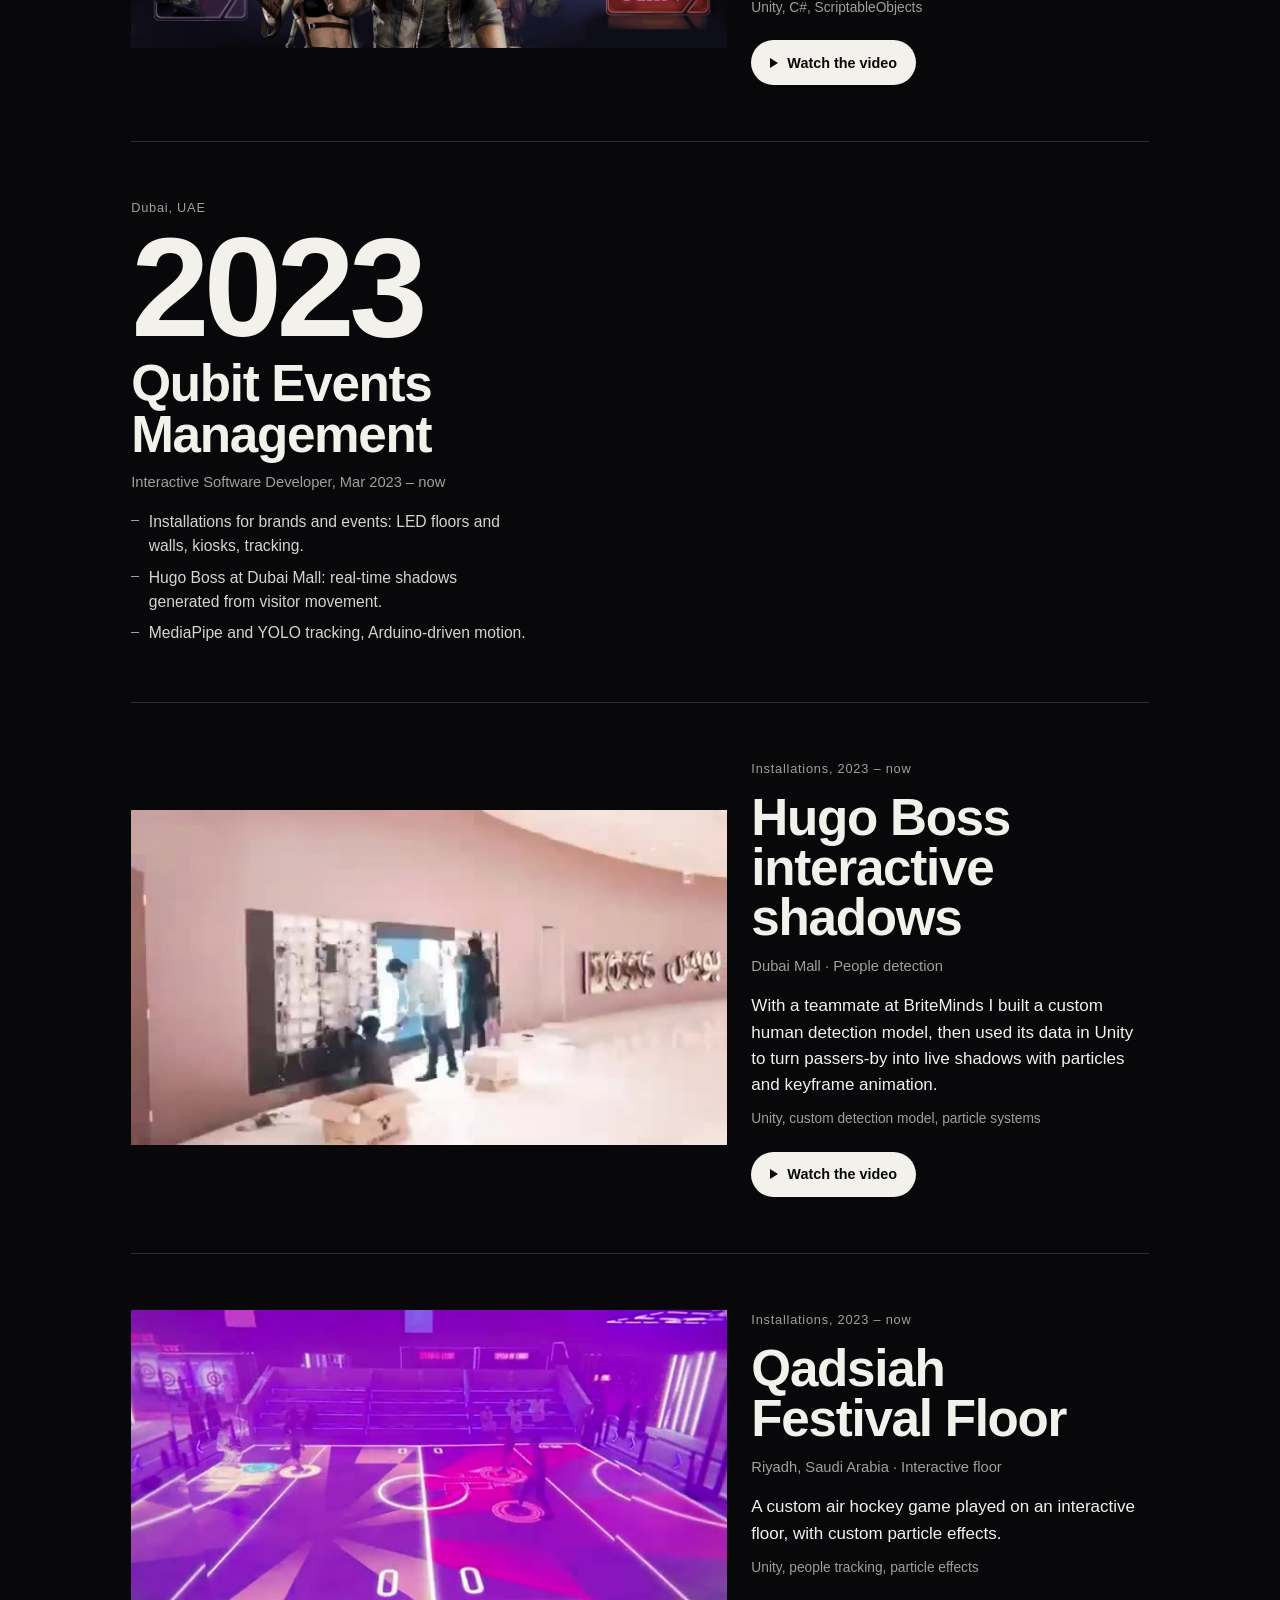
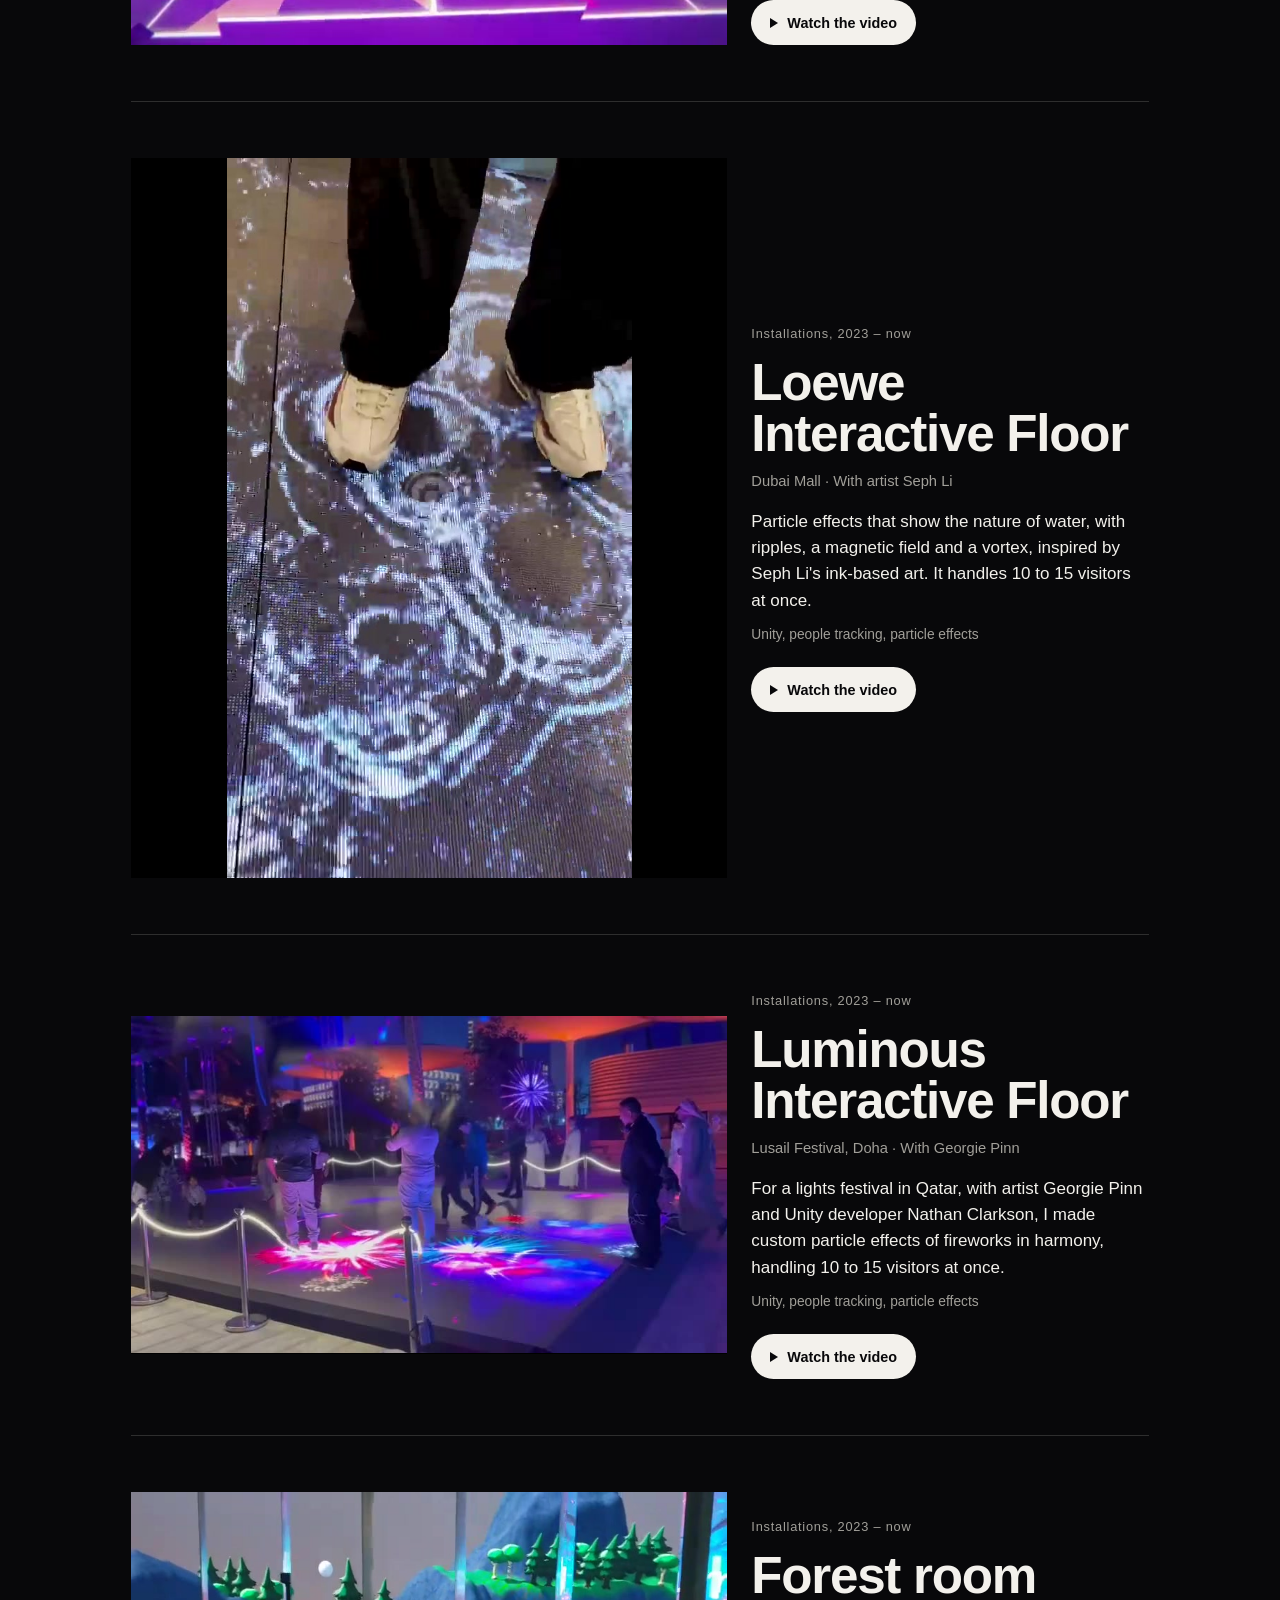
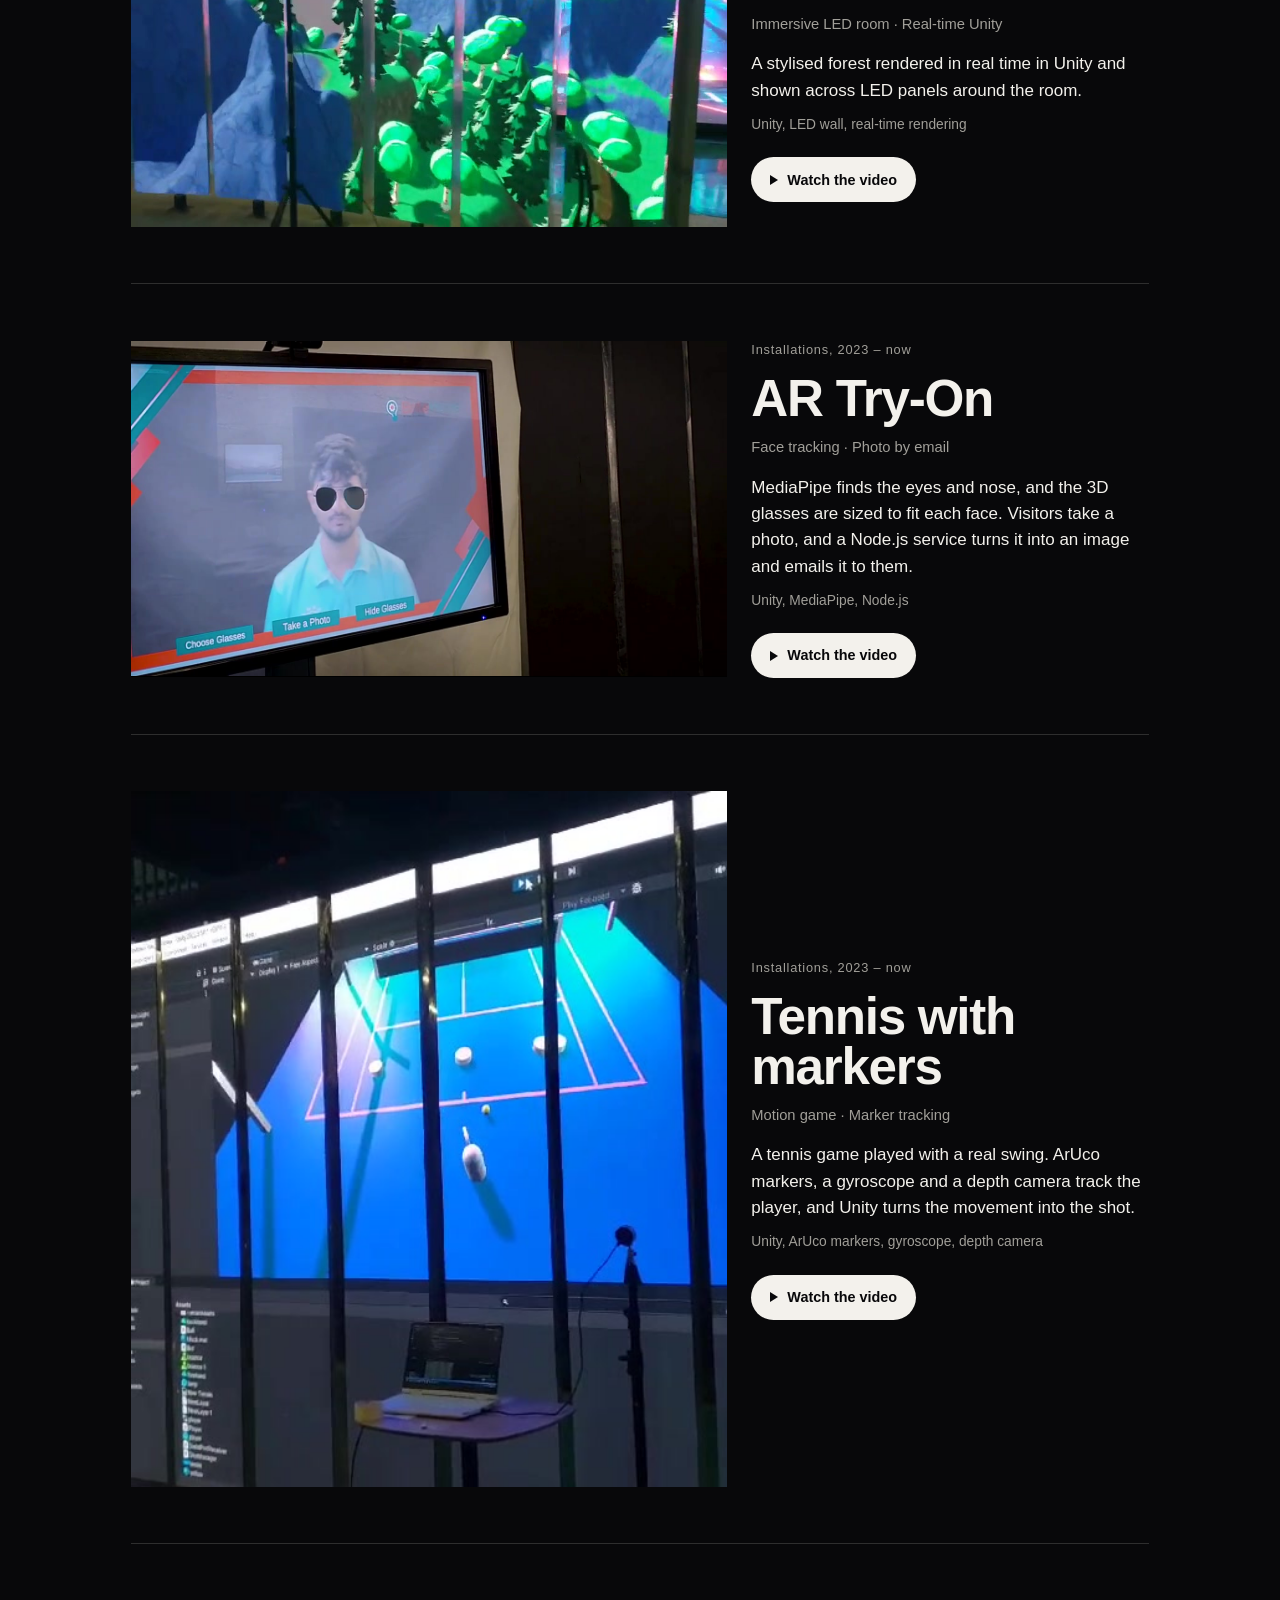
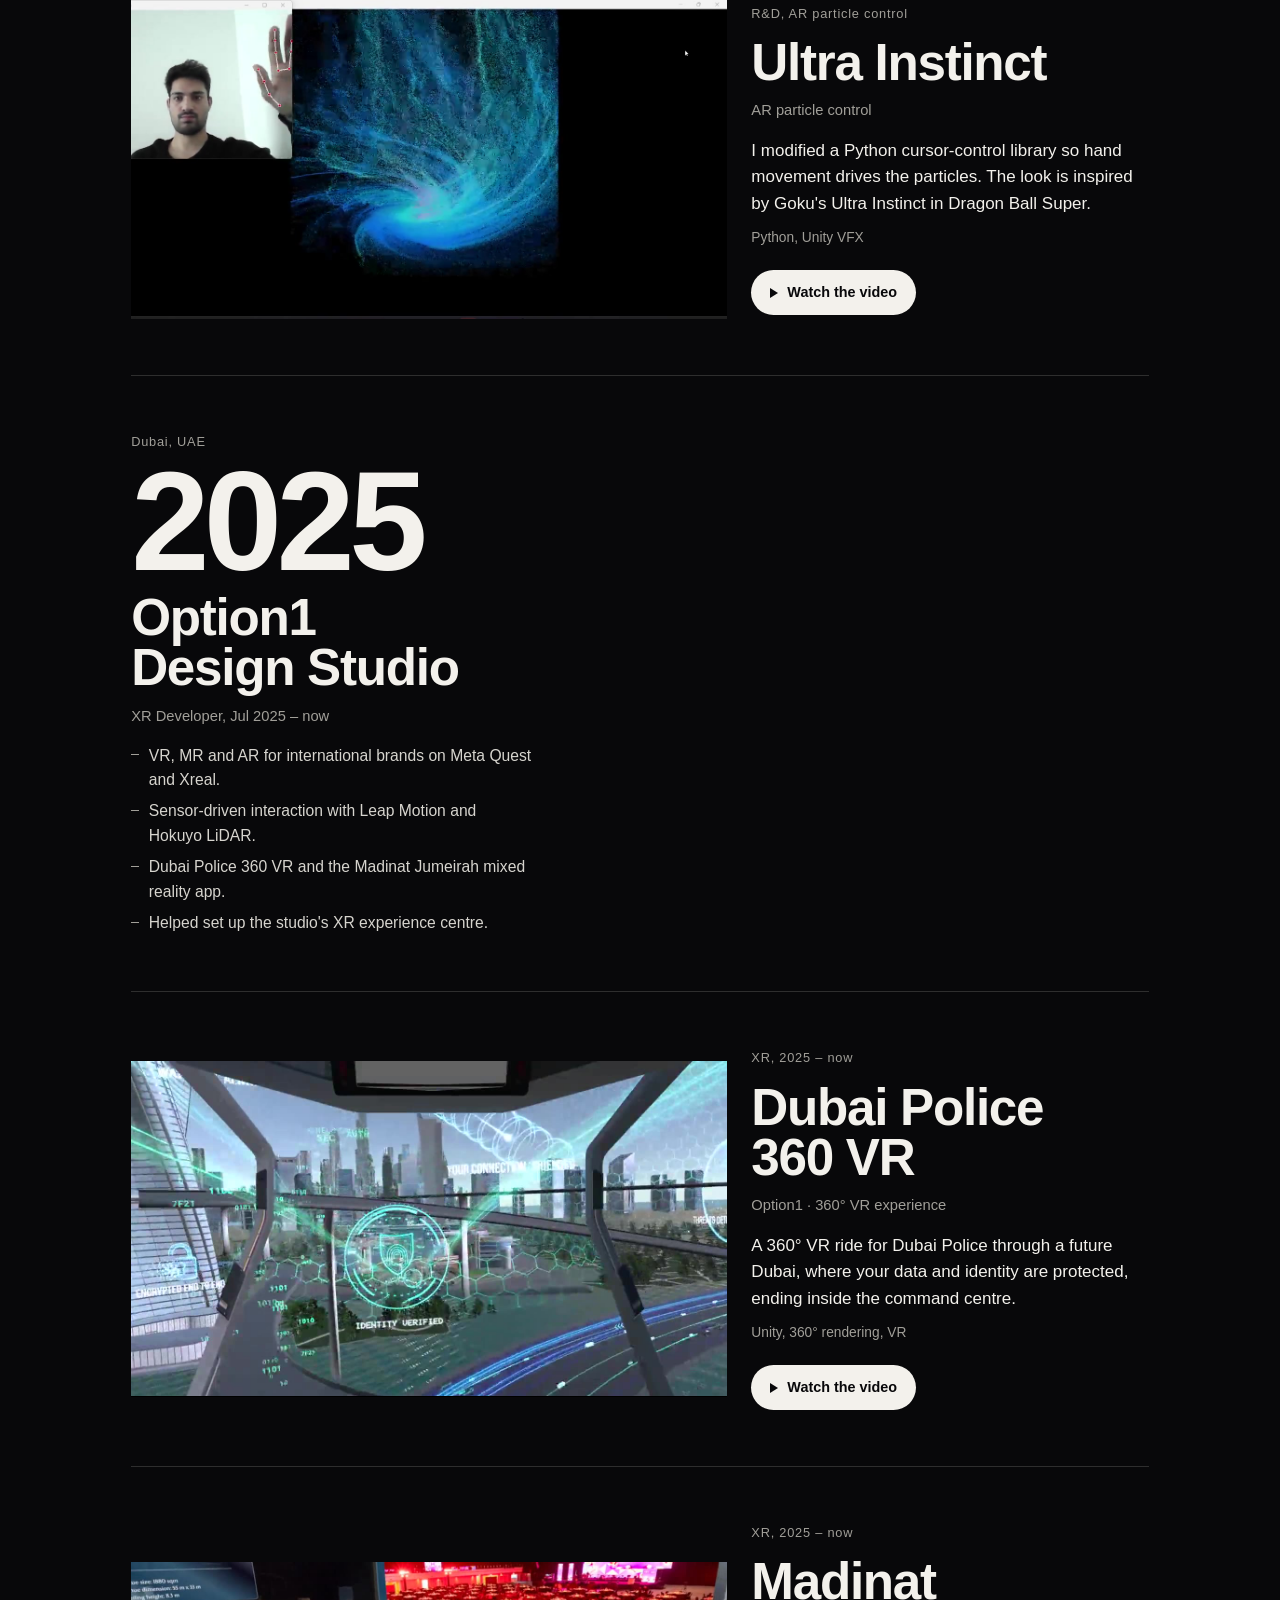
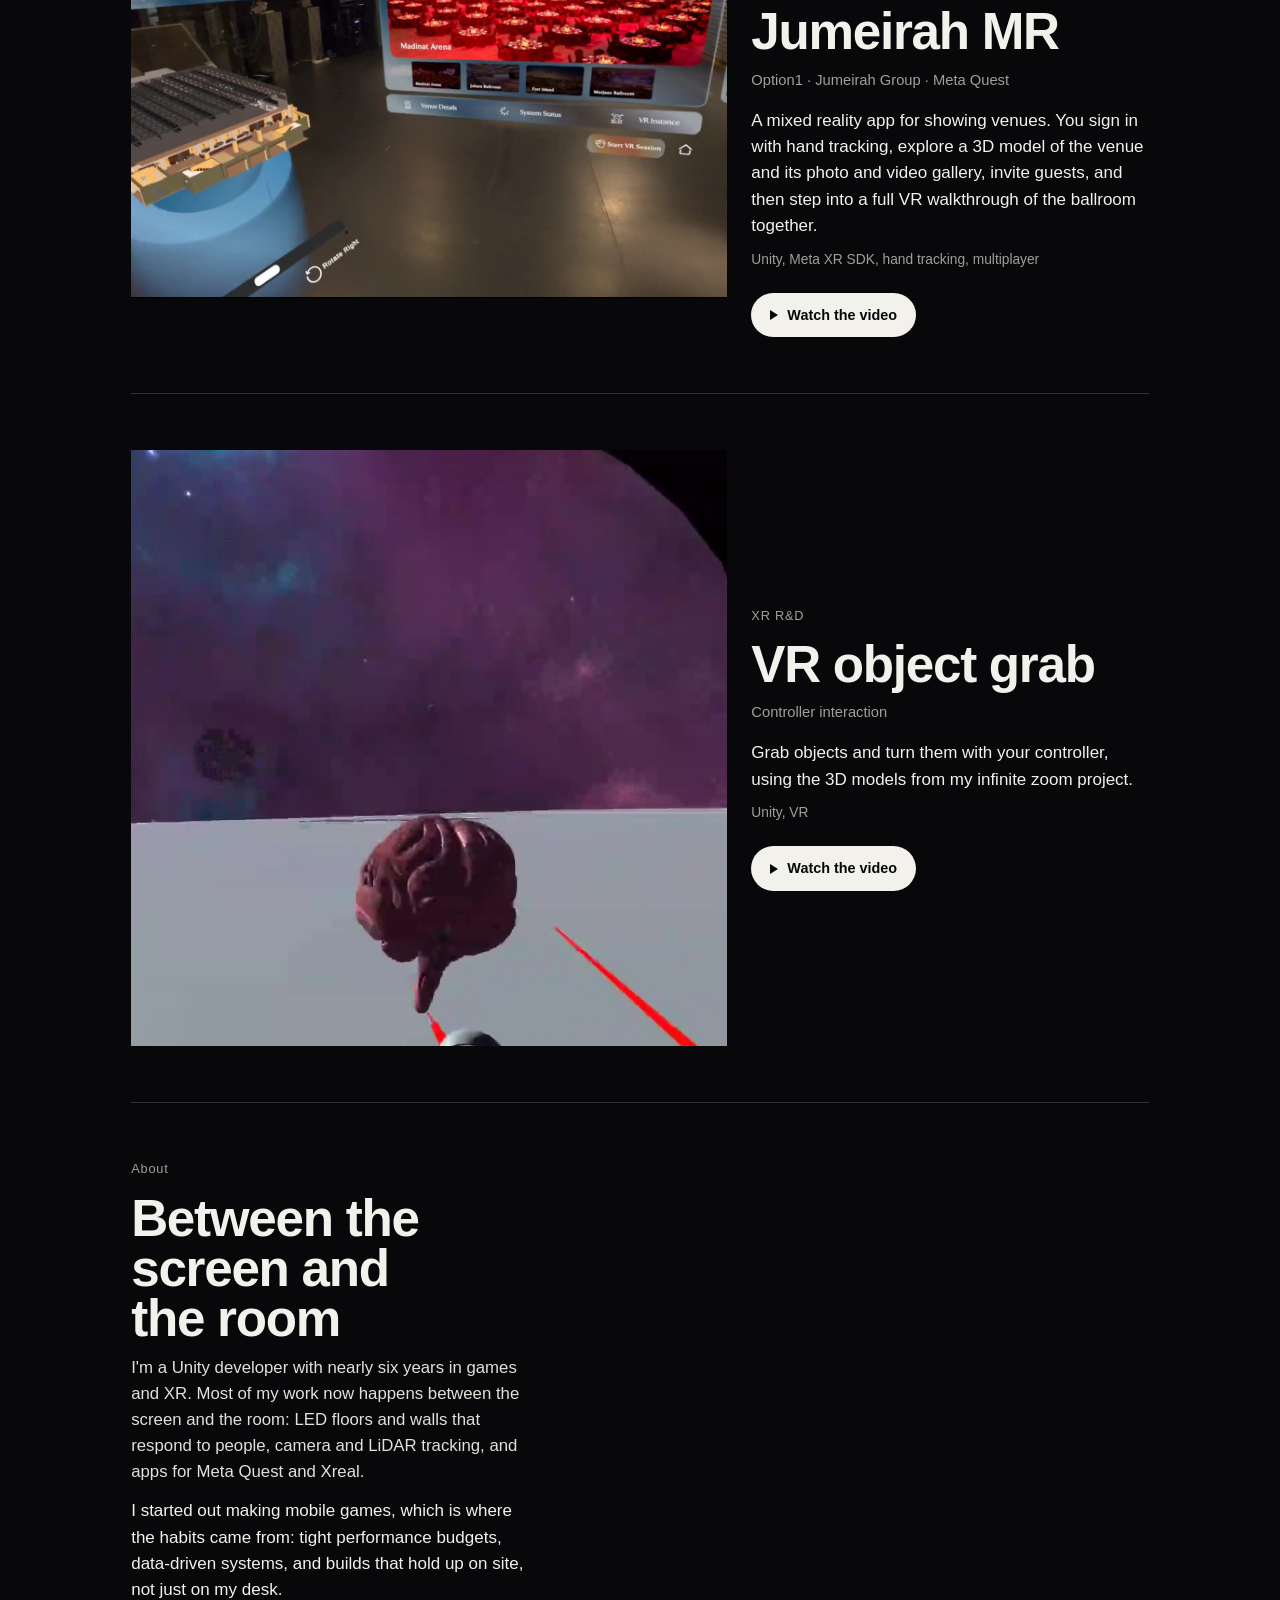
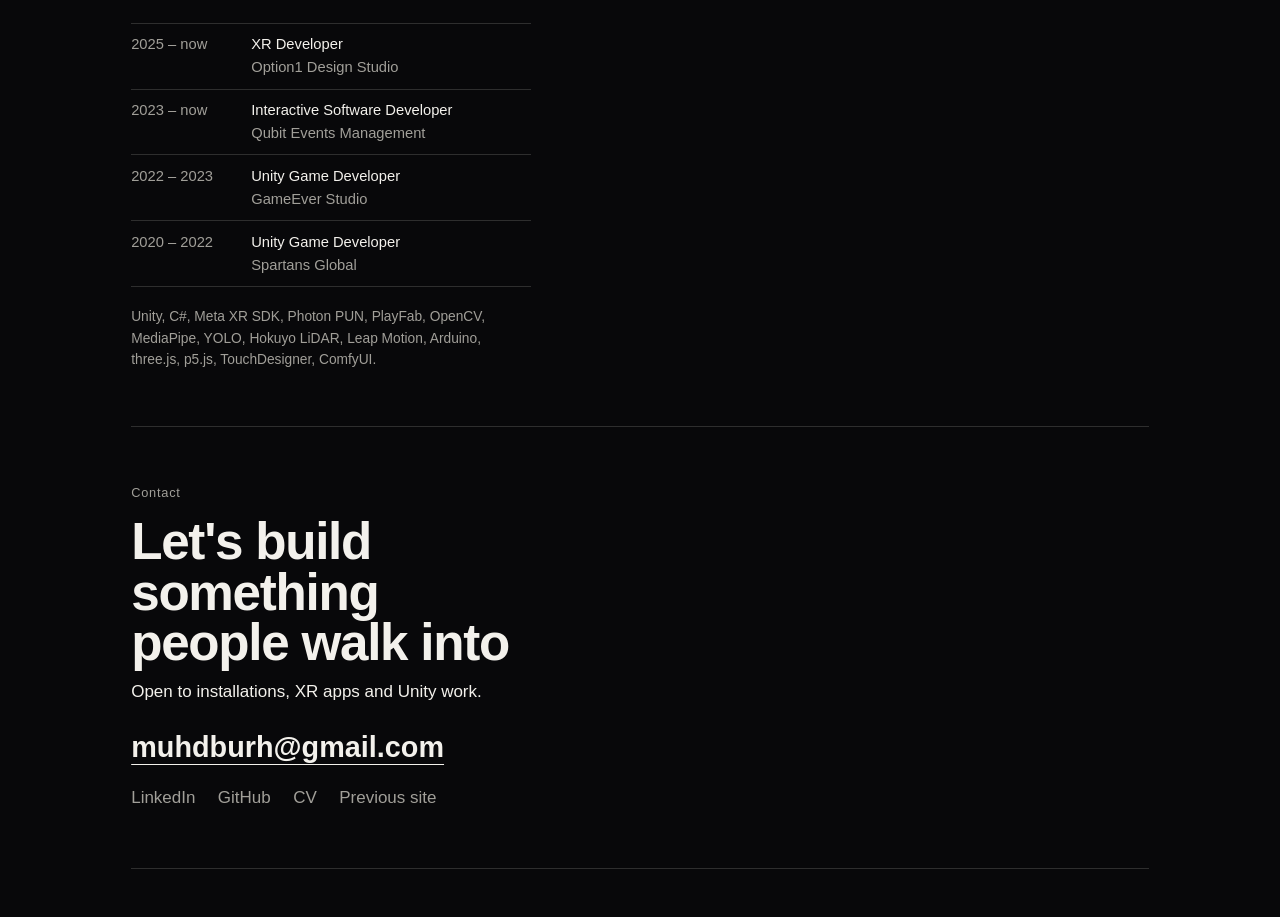
==== commit 2ddb1280: "Revert the Beyond the Screen redesign Restores the site to how it was before PR #4.  Co-Authored-By:" ====
--- a/index.html
+++ b/index.html
@@ -1,26 +1,25 @@
 <!DOCTYPE HTML>
 <!--
-	Burhan Ahmad, portfolio: Beyond the Screen.
-	Scrolling walks a 3D Burhan through his career as an exhibition, from a
-	lit portal in 2017 to his current XR work. Each project is shown large with
-	its real footage, and View selected work opens the same projects as a
-	gallery. Uses the bundled Three.js r124, the clips in media/hq and the glTF
-	models in media/avatar and media/models. No build step.
+	Burhan Ahmad, walk-through portfolio.
+	Scrolling walks a 3D Burhan along an LED floor. Each project's scene wakes
+	up as he reaches it, and its footage plays on the screen behind him.
+	Uses the bundled Three.js r124, the clips in media/hq and the glTF models
+	in media/avatar and media/models. The previous homepage is video-wall.html
+	and the original site is old.html.
 -->
 <html lang="en">
 	<head>
 		<title>Burhan Ahmad · Unity &amp; XR Developer</title>
 		<meta charset="utf-8" />
 		<meta name="viewport" content="width=device-width, initial-scale=1, viewport-fit=cover" />
-		<meta name="description" content="Burhan Ahmad, Unity and XR developer in Dubai. From mobile games to interactive installations and XR: experiences people can step into." />
-		<meta name="theme-color" content="#090d14" />
-		<meta property="og:title" content="Burhan Ahmad · Beyond the Screen" />
-		<meta property="og:description" content="Unity and XR developer in Dubai. From games to worlds you can step into." />
+		<meta name="description" content="Burhan Ahmad, Unity and XR developer in Dubai. Scroll to walk through his installations, XR work and games." />
+		<meta property="og:title" content="Burhan Ahmad · Unity & XR Developer" />
+		<meta property="og:description" content="Interactive installations, XR apps and games, built in Unity." />
 		<meta property="og:image" content="media/hq/qadsiah.jpg" />
 		<link rel="icon" href="images/burhann.ico" />
 		<link rel="preconnect" href="https://fonts.googleapis.com" />
 		<link rel="preconnect" href="https://fonts.gstatic.com" crossorigin />
-		<link rel="stylesheet" href="https://fonts.googleapis.com/css2?family=Inter:wght@400;500;600&family=Space+Grotesk:wght@400;500;600;700&display=swap" />
+		<link rel="stylesheet" href="https://fonts.googleapis.com/css2?family=Archivo:ital,wdth,wght@0,62..125,100..900;1,62..125,100..900&display=swap" />
 		<link rel="stylesheet" href="assets/css/walk.css" />
 		<script>
 			(function () {
@@ -39,12 +38,10 @@
 		</script>
 	</head>
 	<body>
-		<a class="skip" href="#main">Skip to content</a>
 		<header class="nav">
 			<a class="nav-name" href="#top">Burhan Ahmad</a>
 			<nav aria-label="Sections">
-				<a href="#work" class="js-work">Work</a>
-				<a href="#journey">Journey</a>
+				<a href="#work">Work</a>
 				<a href="#about">About</a>
 				<a href="#contact">Contact</a>
 				<a href="Burhan_Ahmad_CV.pdf" target="_blank" rel="noopener">CV</a>
@@ -57,49 +54,46 @@
 		</div>
 
 		<div class="hud only-3d">
-			<button class="hud-play" type="button" aria-label="Play the journey">
+			<button class="hud-play" type="button" aria-label="Play the walk">
 				<svg class="i-play" viewBox="0 0 16 16" aria-hidden="true"><path d="M4.5 2.6v10.8c0 .5.5.8.9.5l8.3-5.4c.4-.3.4-.8 0-1L5.4 2.1c-.4-.3-.9 0-.9.5z" /></svg>
 				<svg class="i-pause" viewBox="0 0 16 16" aria-hidden="true"><rect x="3.5" y="2.5" width="3" height="11" rx="0.8" /><rect x="9.5" y="2.5" width="3" height="11" rx="0.8" /></svg>
 			</button>
-			<div class="track" role="slider" tabindex="0" aria-label="Journey timeline" aria-valuemin="0" aria-valuemax="100" aria-valuenow="0">
+			<div class="track" role="slider" tabindex="0" aria-label="Timeline" aria-valuemin="0" aria-valuemax="100" aria-valuenow="0">
 				<span class="track-fill"></span><span class="track-ticks" aria-hidden="true"></span>
 				<span class="track-tip" aria-hidden="true"><b></b><span></span></span>
 			</div>
-			<p class="hud-chapter" aria-hidden="true"><span class="hud-cue"><span class="mouse"></span>Scroll to explore</span><span class="hud-name"></span></p>
+			<p class="hud-chapter" aria-hidden="true"></p>
 		</div>
 
-		<main class="stops" id="main">
+		<main class="stops">
 			<section class="stop stop-intro" id="top" data-chapter="Start" data-year="2017" data-scene="intro">
-				<div class="panel panel-hero">
-					<p class="eyebrow">Unity / XR / Interactive experiences</p>
-					<h1>Beyond<br />the screen</h1>
-					<p class="hero-sub">From games to worlds you can step into.</p>
-					<p class="hero-text">From mobile games to immersive worlds and real-world interactive installations. I'm a Unity and XR developer creating experiences people can step into.</p>
-					<div class="hero-actions">
-						<a class="btn btn-primary js-explore" href="#journey">Explore my journey<svg class="ico" viewBox="0 0 16 16" aria-hidden="true"><path d="M3 8h9.2M8.6 4.2 12.4 8l-3.8 3.8" /></svg></a>
-						<a class="btn btn-ghost js-work" href="#work">View selected work<svg class="ico" viewBox="0 0 16 16" aria-hidden="true"><path d="M3 8h9.2M8.6 4.2 12.4 8l-3.8 3.8" /></svg></a>
-					</div>
-				</div>
-			</section>
-
-			<div id="journey"></div>
-			<section class="stop stop-gate" id="y2017" data-scene="gate" data-chapter="01 · The Beginning" data-year="2017" data-gate-year="2017" data-gate-label="The Beginning" data-tick="2017">
-				<div class="panel">
-					<p class="eyebrow">Chapter 01 · 2017</p>
-					<p class="gate-year" aria-hidden="true">2017</p>
-					<h2>The Beginning</h2>
-					<p class="gate-lede">Computer Science in Islamabad, and a curiosity about how software and digital worlds work.</p>
-					<p class="gate-role"><strong>Bachelor of Computer Science</strong><span>Islamabad, Pakistan · Feb 2017 – May 2021</span></p>
-				</div>
-			</section>
-
-			<section class="stop stop-gate" id="y2020" data-scene="gate" data-chapter="02 · Building Worlds" data-year="2020" data-gate-year="2020" data-gate-label="Building Worlds" data-tick="2020">
-				<div class="panel">
-					<p class="eyebrow">Chapter 02 · 2020 – 2022</p>
-					<p class="gate-year" aria-hidden="true">2020</p>
-					<h2>Building Worlds</h2>
-					<p class="gate-lede">My first Unity years: mobile games, gameplay mechanics, physics and the systems behind them.</p>
-					<p class="gate-role"><strong>Unity Game Developer, Spartans Global</strong><span>Islamabad, Pakistan · Dec 2020 – Apr 2022</span></p>
+				<div class="panel">
+					<p class="kicker">Unity &amp; XR developer, Dubai</p>
+					<h1>Burhan<br />Ahmad</h1>
+					<p class="lede">Six years, two cities, from mobile games to rooms that react to people. Scroll and walk it with me, from Islamabad to Dubai.</p>
+					<p class="scroll-cue only-3d"><span class="cue-line"></span><span>Scroll to walk, or <button class="cue-play" type="button">press play</button></span></p>
+				</div>
+			</section>
+			<div id="work"></div>
+
+			<section class="stop stop-gate" id="y2017" data-scene="gate" data-chapter="2017 · Islamabad" data-year="2017" data-gate-year="2017" data-gate-label="Computer Science">
+				<div class="panel">
+					<p class="kicker">Islamabad, Pakistan</p>
+					<p class="gate-year">2017</p>
+					<h2>Computer Science</h2>
+					<p class="meta">Bachelor of Computer Science, Feb 2017 – May 2021</p>
+					<ul class="gate-notes">
+						<li>Four years of computer science in Islamabad, where the code started.</li>
+					</ul>
+				</div>
+			</section>
+
+			<section class="stop stop-gate" id="y2020" data-scene="gate" data-chapter="2020 · Spartans Global" data-year="2020" data-gate-year="2020" data-gate-label="Spartans Global">
+				<div class="panel">
+					<p class="kicker">Islamabad, Pakistan</p>
+					<p class="gate-year">2020</p>
+					<h2>Spartans Global</h2>
+					<p class="meta">Unity Game Developer, Dec 2020 – Apr 2022</p>
 					<ul class="gate-notes">
 						<li>Mobile games: gameplay, physics, UI and performance.</li>
 						<li>Data-driven systems with ScriptableObjects, Addressables and JSON.</li>
@@ -107,431 +101,208 @@
 				</div>
 			</section>
 
-			<section class="stop stop-project" id="p-roaddraw" data-scene="road" data-chapter="02 · Building Worlds" data-year="2021" data-category="games" data-order="14" data-video="media/hq/road-draw.mp4" data-poster="media/hq/road-draw.jpg" data-full="images/carpath.mp4" data-ar="1280/556">
-				<div class="panel panel-exhibit is-wide">
-					<figure class="exhibit-media" style="--ar: 1280/556">
-						<img class="exhibit-back" src="media/hq/road-draw.jpg" alt="" loading="lazy" decoding="async" />
-						<img class="exhibit-poster" src="media/hq/road-draw.jpg" alt="" loading="lazy" decoding="async" />
-						<button class="exhibit-play watch" type="button" aria-label="Watch the Car Path Draw video"><svg class="ico" viewBox="0 0 16 16" aria-hidden="true"><path class="fill" d="M5 3.2v9.6c0 .4.5.7.8.4l7.2-4.8c.3-.2.3-.6 0-.8L5.8 2.8c-.3-.3-.8 0-.8.4z" /></svg><span>Watch project video</span></button>
-					</figure>
-					<div class="exhibit-info">
-						<p class="eyebrow">Game · 2021</p>
-						<h2>Car Path Draw</h2>
-						<p class="exhibit-desc">Draw a path and the car follows it, getting past blades, spikes and gaps on its way to the goal.</p>
-						<dl class="facts">
-							<div><dt>Type</dt><dd>Mobile game</dd></div>
-							<div><dt>Built with</dt><dd>Unity, C#, 2D physics</dd></div>
-						</dl>
-						<div class="exhibit-actions">
-							<button class="btn btn-line watch" type="button"><svg class="ico" viewBox="0 0 16 16" aria-hidden="true"><path class="fill" d="M5 3.2v9.6c0 .4.5.7.8.4l7.2-4.8c.3-.2.3-.6 0-.8L5.8 2.8c-.3-.3-.8 0-.8.4z" /></svg>Watch video</button>
-							<button class="btn btn-text case-open" type="button">Project details<svg class="ico" viewBox="0 0 16 16" aria-hidden="true"><path d="M3 8h9.2M8.6 4.2 12.4 8l-3.8 3.8" /></svg></button>
-						</div>
-					</div>
-				</div>
-			</section>
-
-			<section class="stop stop-project" id="p-drift" data-scene="drift" data-chapter="02 · Building Worlds" data-year="2021" data-category="games" data-order="13" data-video="media/hq/drift.mp4" data-poster="media/hq/drift.jpg" data-full="images/cargame.mp4" data-ar="1280/720">
-				<div class="panel panel-exhibit">
-					<figure class="exhibit-media" style="--ar: 1280/720">
-						<img class="exhibit-back" src="media/hq/drift.jpg" alt="" loading="lazy" decoding="async" />
-						<img class="exhibit-poster" src="media/hq/drift.jpg" alt="" loading="lazy" decoding="async" />
-						<button class="exhibit-play watch" type="button" aria-label="Watch the Custom Car Controller video"><svg class="ico" viewBox="0 0 16 16" aria-hidden="true"><path class="fill" d="M5 3.2v9.6c0 .4.5.7.8.4l7.2-4.8c.3-.2.3-.6 0-.8L5.8 2.8c-.3-.3-.8 0-.8.4z" /></svg><span>Watch project video</span></button>
-					</figure>
-					<div class="exhibit-info">
-						<p class="eyebrow">Game · 2021</p>
-						<h2>Custom Car Controller</h2>
-						<p class="exhibit-desc">My own car controller, with drifting, tyre marks and a live speedometer.</p>
-						<dl class="facts">
-							<div><dt>Type</dt><dd>Vehicle physics</dd></div>
-							<div><dt>Built with</dt><dd>Unity, C#, vehicle physics</dd></div>
-						</dl>
-						<div class="exhibit-actions">
-							<button class="btn btn-line watch" type="button"><svg class="ico" viewBox="0 0 16 16" aria-hidden="true"><path class="fill" d="M5 3.2v9.6c0 .4.5.7.8.4l7.2-4.8c.3-.2.3-.6 0-.8L5.8 2.8c-.3-.3-.8 0-.8.4z" /></svg>Watch video</button>
-							<button class="btn btn-text case-open" type="button">Project details<svg class="ico" viewBox="0 0 16 16" aria-hidden="true"><path d="M3 8h9.2M8.6 4.2 12.4 8l-3.8 3.8" /></svg></button>
-						</div>
-					</div>
-				</div>
-			</section>
-
-			<section class="stop stop-gate" id="y2022" data-scene="gate" data-chapter="02 · Building Worlds" data-year="2022" data-gate-year="2022" data-gate-label="Dubai">
-				<div class="panel">
-					<p class="eyebrow">Chapter 02 · Moving to Dubai</p>
-					<p class="gate-year" aria-hidden="true">2022</p>
+			<section class="stop" id="p-roaddraw" data-chapter="2020 · Spartans Global" data-year="2021" data-scene="road" data-video="media/hq/road-draw.mp4" data-poster="media/hq/road-draw.jpg" data-full="images/carpath.mp4" data-ar="1280/556">
+				<div class="panel">
+					<p class="kicker">Games, 2020 – 2023</p>
+					<h2>Car Path Draw</h2>
+					<p class="meta">Mobile game</p>
+					<p>Draw a path and the car follows it, getting past blades, spikes and gaps on its way to the goal.</p>
+					<p class="tools">Unity, C#, 2D physics</p>
+					<button class="watch" type="button">Watch the video</button>
+				</div>
+			</section>
+			<section class="stop" id="p-drift" data-chapter="2020 · Spartans Global" data-year="2021" data-scene="drift" data-video="media/hq/drift.mp4" data-poster="media/hq/drift.jpg" data-full="images/cargame.mp4" data-ar="1280/720">
+				<div class="panel">
+					<p class="kicker">Games, 2020 – 2023</p>
+					<h2>Custom car controller</h2>
+					<p class="meta">Vehicle physics</p>
+					<p>My own car controller, with drifting, tyre marks and a live speedometer.</p>
+					<p class="tools">Unity, C#, vehicle physics</p>
+					<button class="watch" type="button">Watch the video</button>
+				</div>
+			</section>
+			<section class="stop stop-gate" id="y2022" data-scene="gate" data-chapter="2022 · GameEver Studio" data-year="2022" data-gate-year="2022" data-gate-label="GameEver Studio">
+				<div class="panel">
+					<p class="kicker">Moved to Dubai, UAE</p>
+					<p class="gate-year">2022</p>
 					<h2>GameEver Studio</h2>
-					<p class="gate-lede">A move to Dubai, and bigger games: first-person shooters and 2D titles.</p>
-					<p class="gate-role"><strong>Unity Game Developer, GameEver Studio</strong><span>Dubai, UAE · Apr 2022 – Mar 2023</span></p>
+					<p class="meta">Unity Game Developer, Apr 2022 – Mar 2023</p>
 					<ul class="gate-notes">
 						<li>FPS and 2D games: enemy AI, gameplay, UI, VFX and shaders.</li>
 						<li>Cut 30 MB from the build through asset optimisation.</li>
-						<li>Data-driven gameplay systems with ScriptableObjects.</li>
-					</ul>
-				</div>
-			</section>
-
-			<section class="stop stop-project" id="p-somnolent" data-scene="shooter" data-chapter="02 · Building Worlds" data-year="2022" data-category="games" data-order="12" data-video="media/hq/somnolent.mp4" data-poster="media/hq/somnolent.jpg" data-full="images/crosshair.mp4" data-ar="1280/616">
-				<div class="panel panel-exhibit is-wide">
-					<figure class="exhibit-media" style="--ar: 1280/616">
-						<img class="exhibit-back" src="media/hq/somnolent.jpg" alt="" loading="lazy" decoding="async" />
-						<img class="exhibit-poster" src="media/hq/somnolent.jpg" alt="" loading="lazy" decoding="async" />
-						<button class="exhibit-play watch" type="button" aria-label="Watch the FPS Sci-Fi Shooter video"><svg class="ico" viewBox="0 0 16 16" aria-hidden="true"><path class="fill" d="M5 3.2v9.6c0 .4.5.7.8.4l7.2-4.8c.3-.2.3-.6 0-.8L5.8 2.8c-.3-.3-.8 0-.8.4z" /></svg><span>Watch project video</span></button>
-					</figure>
-					<div class="exhibit-info">
-						<p class="eyebrow">Game · 2022</p>
-						<h2>FPS <span class="nw">Sci-Fi</span> Shooter</h2>
-						<p class="exhibit-desc">Full FPS controls, weapon selection and enemies that grow stronger each level, plus achievements, selectable crosshairs and a shooting range.</p>
-						<dl class="facts">
-							<div><dt>Type</dt><dd>Offline first-person shooter</dd></div>
-							<div><dt>Built with</dt><dd>Unity, C#, ScriptableObjects</dd></div>
-						</dl>
-						<div class="exhibit-actions">
-							<button class="btn btn-line watch" type="button"><svg class="ico" viewBox="0 0 16 16" aria-hidden="true"><path class="fill" d="M5 3.2v9.6c0 .4.5.7.8.4l7.2-4.8c.3-.2.3-.6 0-.8L5.8 2.8c-.3-.3-.8 0-.8.4z" /></svg>Watch video</button>
-							<button class="btn btn-text case-open" type="button">Project details<svg class="ico" viewBox="0 0 16 16" aria-hidden="true"><path d="M3 8h9.2M8.6 4.2 12.4 8l-3.8 3.8" /></svg></button>
-						</div>
-					</div>
-				</div>
-			</section>
-
-			<section class="stop stop-gate" id="y2023" data-scene="gate" data-chapter="03 · Beyond the Screen" data-year="2023" data-gate-year="2023" data-gate-label="Beyond the Screen" data-tick="2023">
-				<div class="panel">
-					<p class="eyebrow">Chapter 03 · 2023 – 2024</p>
-					<p class="gate-year" aria-hidden="true">2023</p>
-					<h2>Beyond the Screen</h2>
-					<p class="gate-lede">Unity left the screen and moved into real spaces, working with cameras, tracking, sensors, LED displays and people.</p>
-					<p class="gate-role"><strong>Interactive Software Developer, Qubit Events Management</strong><span>Dubai, UAE · Mar 2023 – now</span></p>
-					<ul class="gate-notes">
-						<li>Installations for brands and festivals: LED floors and walls, kiosks and tracking.</li>
-						<li>MediaPipe and YOLO models connected to Unity for real-time tracking.</li>
-						<li>Hybrid builds with Unity WebGL, three.js, p5.js and Arduino-driven motors.</li>
-					</ul>
-				</div>
-			</section>
-
-			<section class="stop stop-project" id="p-hugoboss" data-scene="shadow" data-chapter="03 · Beyond the Screen" data-year="2023" data-category="installations" data-order="3" data-video="media/hq/hugo-boss.mp4" data-poster="media/hq/hugo-boss.jpg" data-full="media/hq/hugo-boss.mp4" data-ar="640/360">
-				<div class="panel panel-exhibit">
-					<figure class="exhibit-media" style="--ar: 640/360">
-						<img class="exhibit-back" src="media/hq/hugo-boss.jpg" alt="" loading="lazy" decoding="async" />
-						<img class="exhibit-poster" src="media/hq/hugo-boss.jpg" alt="" loading="lazy" decoding="async" />
-						<button class="exhibit-play watch" type="button" aria-label="Watch the Hugo Boss Interactive Shadows video"><svg class="ico" viewBox="0 0 16 16" aria-hidden="true"><path class="fill" d="M5 3.2v9.6c0 .4.5.7.8.4l7.2-4.8c.3-.2.3-.6 0-.8L5.8 2.8c-.3-.3-.8 0-.8.4z" /></svg><span>Watch project video</span></button>
-					</figure>
-					<div class="exhibit-info">
-						<p class="eyebrow">Interactive installation · 2023</p>
-						<h2>Hugo Boss Interactive Shadows</h2>
-						<p class="exhibit-desc">With a teammate at BriteMinds I built a custom human detection model, then used its data in Unity to turn passers-by into live shadows with particles and keyframe animation.</p>
-						<dl class="facts">
-							<div><dt>Client</dt><dd>Hugo Boss</dd></div>
-							<div><dt>Location</dt><dd>Dubai Mall</dd></div>
-							<div><dt>Built with</dt><dd>Unity, custom detection model, particle systems</dd></div>
-						</dl>
-						<div class="exhibit-actions">
-							<button class="btn btn-line watch" type="button"><svg class="ico" viewBox="0 0 16 16" aria-hidden="true"><path class="fill" d="M5 3.2v9.6c0 .4.5.7.8.4l7.2-4.8c.3-.2.3-.6 0-.8L5.8 2.8c-.3-.3-.8 0-.8.4z" /></svg>Watch video</button>
-							<button class="btn btn-text case-open" type="button">Project details<svg class="ico" viewBox="0 0 16 16" aria-hidden="true"><path d="M3 8h9.2M8.6 4.2 12.4 8l-3.8 3.8" /></svg></button>
-						</div>
-						<div class="case-more" hidden>
-							<h3>My contribution</h3>
-							<p>A custom human detection model, built with a teammate at BriteMinds, and the Unity side that turns its data into real-time shadows, particles and keyframe animation.</p>
-							<h3>How it works</h3>
-							<p>People detection follows visitors as they walk past, and their movement drives the shadows on the installation in real time.</p>
-						</div>
-					</div>
-				</div>
-			</section>
-
-			<section class="stop stop-project" id="p-qadsiah" data-scene="court" data-chapter="03 · Beyond the Screen" data-year="2023" data-category="installations" data-order="6" data-video="media/hq/qadsiah.mp4" data-poster="media/hq/qadsiah.jpg" data-full="images/Qadsiah.mp4" data-ar="640/360">
-				<div class="panel panel-exhibit">
-					<figure class="exhibit-media" style="--ar: 640/360">
-						<img class="exhibit-back" src="media/hq/qadsiah.jpg" alt="" loading="lazy" decoding="async" />
-						<img class="exhibit-poster" src="media/hq/qadsiah.jpg" alt="" loading="lazy" decoding="async" />
-						<button class="exhibit-play watch" type="button" aria-label="Watch the Qadsiah Festival Floor video"><svg class="ico" viewBox="0 0 16 16" aria-hidden="true"><path class="fill" d="M5 3.2v9.6c0 .4.5.7.8.4l7.2-4.8c.3-.2.3-.6 0-.8L5.8 2.8c-.3-.3-.8 0-.8.4z" /></svg><span>Watch project video</span></button>
-					</figure>
-					<div class="exhibit-info">
-						<p class="eyebrow">Interactive installation · 2023</p>
-						<h2>Qadsiah Festival Floor</h2>
-						<p class="exhibit-desc">A custom air hockey game played on an interactive floor, with custom particle effects.</p>
-						<dl class="facts">
-							<div><dt>Location</dt><dd>Riyadh, Saudi Arabia</dd></div>
-							<div><dt>Type</dt><dd>Interactive floor game</dd></div>
-							<div><dt>Built with</dt><dd>Unity, people tracking, particle effects</dd></div>
-						</dl>
-						<div class="exhibit-actions">
-							<button class="btn btn-line watch" type="button"><svg class="ico" viewBox="0 0 16 16" aria-hidden="true"><path class="fill" d="M5 3.2v9.6c0 .4.5.7.8.4l7.2-4.8c.3-.2.3-.6 0-.8L5.8 2.8c-.3-.3-.8 0-.8.4z" /></svg>Watch video</button>
-							<button class="btn btn-text case-open" type="button">Project details<svg class="ico" viewBox="0 0 16 16" aria-hidden="true"><path d="M3 8h9.2M8.6 4.2 12.4 8l-3.8 3.8" /></svg></button>
-						</div>
-					</div>
-				</div>
-			</section>
-
-			<section class="stop stop-project" id="p-loewe" data-scene="water" data-chapter="03 · Beyond the Screen" data-year="2023" data-category="installations" data-order="4" data-video="media/hq/loewe.mp4" data-poster="media/hq/loewe.jpg" data-full="images/Loewe.mp4" data-ar="640/1138">
-				<div class="panel panel-exhibit is-tall">
-					<figure class="exhibit-media" style="--ar: 640/1138">
-						<img class="exhibit-back" src="media/hq/loewe.jpg" alt="" loading="lazy" decoding="async" />
-						<img class="exhibit-poster" src="media/hq/loewe.jpg" alt="" loading="lazy" decoding="async" />
-						<button class="exhibit-play watch" type="button" aria-label="Watch the Loewe Interactive Floor video"><svg class="ico" viewBox="0 0 16 16" aria-hidden="true"><path class="fill" d="M5 3.2v9.6c0 .4.5.7.8.4l7.2-4.8c.3-.2.3-.6 0-.8L5.8 2.8c-.3-.3-.8 0-.8.4z" /></svg><span>Watch project video</span></button>
-					</figure>
-					<div class="exhibit-info">
-						<p class="eyebrow">Interactive installation · 2023</p>
-						<h2>Loewe Interactive Floor</h2>
-						<p class="exhibit-desc">Particle effects that show the nature of water, with ripples, a magnetic field and a vortex, inspired by Seph Li&#x27;s ink-based art.</p>
-						<dl class="facts">
-							<div><dt>Location</dt><dd>Dubai Mall</dd></div>
-							<div><dt>With</dt><dd>Artist Seph Li</dd></div>
-							<div><dt>Built with</dt><dd>Unity, people tracking, particle effects</dd></div>
-						</dl>
-						<div class="exhibit-actions">
-							<button class="btn btn-line watch" type="button"><svg class="ico" viewBox="0 0 16 16" aria-hidden="true"><path class="fill" d="M5 3.2v9.6c0 .4.5.7.8.4l7.2-4.8c.3-.2.3-.6 0-.8L5.8 2.8c-.3-.3-.8 0-.8.4z" /></svg>Watch video</button>
-							<button class="btn btn-text case-open" type="button">Project details<svg class="ico" viewBox="0 0 16 16" aria-hidden="true"><path d="M3 8h9.2M8.6 4.2 12.4 8l-3.8 3.8" /></svg></button>
-						</div>
-						<div class="case-more" hidden>
-							<h3>Scale</h3>
-							<p>The floor handles 10 to 15 visitors at once.</p>
-						</div>
-					</div>
-				</div>
-			</section>
-
-			<section class="stop stop-project" id="p-lusail" data-scene="fireworks" data-chapter="03 · Beyond the Screen" data-year="2023" data-category="installations" data-order="5" data-video="media/hq/lusail.mp4" data-poster="media/hq/lusail.jpg" data-full="media/hq/lusail.mp4" data-ar="848/480">
-				<div class="panel panel-exhibit">
-					<figure class="exhibit-media" style="--ar: 848/480">
-						<img class="exhibit-back" src="media/hq/lusail.jpg" alt="" loading="lazy" decoding="async" />
-						<img class="exhibit-poster" src="media/hq/lusail.jpg" alt="" loading="lazy" decoding="async" />
-						<button class="exhibit-play watch" type="button" aria-label="Watch the Luminous Interactive Floor video"><svg class="ico" viewBox="0 0 16 16" aria-hidden="true"><path class="fill" d="M5 3.2v9.6c0 .4.5.7.8.4l7.2-4.8c.3-.2.3-.6 0-.8L5.8 2.8c-.3-.3-.8 0-.8.4z" /></svg><span>Watch project video</span></button>
-					</figure>
-					<div class="exhibit-info">
-						<p class="eyebrow">Interactive installation · 2023</p>
-						<h2>Luminous Interactive Floor</h2>
-						<p class="exhibit-desc">For a lights festival in Qatar I made custom particle effects of fireworks in harmony, handling 10 to 15 visitors at once.</p>
-						<dl class="facts">
-							<div><dt>Location</dt><dd>Lusail Festival, Doha</dd></div>
-							<div><dt>With</dt><dd>Artist Georgie Pinn and Unity developer Nathan Clarkson</dd></div>
-							<div><dt>Built with</dt><dd>Unity, people tracking, particle effects</dd></div>
-						</dl>
-						<div class="exhibit-actions">
-							<button class="btn btn-line watch" type="button"><svg class="ico" viewBox="0 0 16 16" aria-hidden="true"><path class="fill" d="M5 3.2v9.6c0 .4.5.7.8.4l7.2-4.8c.3-.2.3-.6 0-.8L5.8 2.8c-.3-.3-.8 0-.8.4z" /></svg>Watch video</button>
-							<button class="btn btn-text case-open" type="button">Project details<svg class="ico" viewBox="0 0 16 16" aria-hidden="true"><path d="M3 8h9.2M8.6 4.2 12.4 8l-3.8 3.8" /></svg></button>
-						</div>
-					</div>
-				</div>
-			</section>
-
-			<section class="stop stop-project" id="p-forest" data-scene="forest" data-chapter="03 · Beyond the Screen" data-year="2024" data-category="installations" data-order="7" data-video="media/hq/forest-room.mp4" data-poster="media/hq/forest-room.jpg" data-full="images/Mixed1.mp4" data-ar="854/480">
-				<div class="panel panel-exhibit">
-					<figure class="exhibit-media" style="--ar: 854/480">
-						<img class="exhibit-back" src="media/hq/forest-room.jpg" alt="" loading="lazy" decoding="async" />
-						<img class="exhibit-poster" src="media/hq/forest-room.jpg" alt="" loading="lazy" decoding="async" />
-						<button class="exhibit-play watch" type="button" aria-label="Watch the Forest Room video"><svg class="ico" viewBox="0 0 16 16" aria-hidden="true"><path class="fill" d="M5 3.2v9.6c0 .4.5.7.8.4l7.2-4.8c.3-.2.3-.6 0-.8L5.8 2.8c-.3-.3-.8 0-.8.4z" /></svg><span>Watch project video</span></button>
-					</figure>
-					<div class="exhibit-info">
-						<p class="eyebrow">Interactive installation · 2024</p>
-						<h2>Forest Room</h2>
-						<p class="exhibit-desc">A stylised forest rendered in real time in Unity and shown across LED panels around the room.</p>
-						<dl class="facts">
-							<div><dt>Type</dt><dd>Immersive LED room</dd></div>
-							<div><dt>Built with</dt><dd>Unity, LED wall, real-time rendering</dd></div>
-						</dl>
-						<div class="exhibit-actions">
-							<button class="btn btn-line watch" type="button"><svg class="ico" viewBox="0 0 16 16" aria-hidden="true"><path class="fill" d="M5 3.2v9.6c0 .4.5.7.8.4l7.2-4.8c.3-.2.3-.6 0-.8L5.8 2.8c-.3-.3-.8 0-.8.4z" /></svg>Watch video</button>
-							<button class="btn btn-text case-open" type="button">Project details<svg class="ico" viewBox="0 0 16 16" aria-hidden="true"><path d="M3 8h9.2M8.6 4.2 12.4 8l-3.8 3.8" /></svg></button>
-						</div>
-					</div>
-				</div>
-			</section>
-
-			<section class="stop stop-project" id="p-tryon" data-scene="tryon" data-chapter="03 · Beyond the Screen" data-year="2024" data-category="installations xr" data-order="8" data-video="media/hq/ar-tryon.mp4" data-poster="media/hq/ar-tryon.jpg" data-full="images/AR-TryOn.mp4" data-ar="1280/720">
-				<div class="panel panel-exhibit">
-					<figure class="exhibit-media" style="--ar: 1280/720">
-						<img class="exhibit-back" src="media/hq/ar-tryon.jpg" alt="" loading="lazy" decoding="async" />
-						<img class="exhibit-poster" src="media/hq/ar-tryon.jpg" alt="" loading="lazy" decoding="async" />
-						<button class="exhibit-play watch" type="button" aria-label="Watch the AR Try-On video"><svg class="ico" viewBox="0 0 16 16" aria-hidden="true"><path class="fill" d="M5 3.2v9.6c0 .4.5.7.8.4l7.2-4.8c.3-.2.3-.6 0-.8L5.8 2.8c-.3-.3-.8 0-.8.4z" /></svg><span>Watch project video</span></button>
-					</figure>
-					<div class="exhibit-info">
-						<p class="eyebrow">Interactive installation · 2024</p>
-						<h2>AR <span class="nw">Try-On</span></h2>
-						<p class="exhibit-desc">MediaPipe finds the eyes and nose, and the 3D glasses are sized to fit each face. Visitors take a photo, and a Node.js service turns it into an image and emails it to them.</p>
-						<dl class="facts">
-							<div><dt>Type</dt><dd>Face-tracking AR</dd></div>
-							<div><dt>Built with</dt><dd>Unity, MediaPipe, Node.js</dd></div>
-						</dl>
-						<div class="exhibit-actions">
-							<button class="btn btn-line watch" type="button"><svg class="ico" viewBox="0 0 16 16" aria-hidden="true"><path class="fill" d="M5 3.2v9.6c0 .4.5.7.8.4l7.2-4.8c.3-.2.3-.6 0-.8L5.8 2.8c-.3-.3-.8 0-.8.4z" /></svg>Watch video</button>
-							<button class="btn btn-text case-open" type="button">Project details<svg class="ico" viewBox="0 0 16 16" aria-hidden="true"><path d="M3 8h9.2M8.6 4.2 12.4 8l-3.8 3.8" /></svg></button>
-						</div>
-					</div>
-				</div>
-			</section>
-
-			<section class="stop stop-project" id="p-tennis" data-scene="tennis" data-chapter="03 · Beyond the Screen" data-year="2024" data-category="installations games" data-order="9" data-video="media/hq/bowling.mp4" data-poster="media/hq/bowling.jpg" data-full="images/537935373-VID-20231011-WA0010.mp4" data-ar="480/560">
-				<div class="panel panel-exhibit is-tall">
-					<figure class="exhibit-media" style="--ar: 480/560">
-						<img class="exhibit-back" src="media/hq/bowling.jpg" alt="" loading="lazy" decoding="async" />
-						<img class="exhibit-poster" src="media/hq/bowling.jpg" alt="" loading="lazy" decoding="async" />
-						<button class="exhibit-play watch" type="button" aria-label="Watch the Tennis with Markers video"><svg class="ico" viewBox="0 0 16 16" aria-hidden="true"><path class="fill" d="M5 3.2v9.6c0 .4.5.7.8.4l7.2-4.8c.3-.2.3-.6 0-.8L5.8 2.8c-.3-.3-.8 0-.8.4z" /></svg><span>Watch project video</span></button>
-					</figure>
-					<div class="exhibit-info">
-						<p class="eyebrow">Interactive installation · 2024</p>
-						<h2>Tennis with Markers</h2>
-						<p class="exhibit-desc">A tennis game played with a real swing. ArUco markers, a gyroscope and a depth camera track the player, and Unity turns the movement into the shot.</p>
-						<dl class="facts">
-							<div><dt>Type</dt><dd>Motion game</dd></div>
-							<div><dt>Built with</dt><dd>Unity, ArUco markers, gyroscope, depth camera</dd></div>
-						</dl>
-						<div class="exhibit-actions">
-							<button class="btn btn-line watch" type="button"><svg class="ico" viewBox="0 0 16 16" aria-hidden="true"><path class="fill" d="M5 3.2v9.6c0 .4.5.7.8.4l7.2-4.8c.3-.2.3-.6 0-.8L5.8 2.8c-.3-.3-.8 0-.8.4z" /></svg>Watch video</button>
-							<button class="btn btn-text case-open" type="button">Project details<svg class="ico" viewBox="0 0 16 16" aria-hidden="true"><path d="M3 8h9.2M8.6 4.2 12.4 8l-3.8 3.8" /></svg></button>
-						</div>
-					</div>
-				</div>
-			</section>
-
-			<section class="stop stop-project" id="p-ultra" data-scene="galaxy" data-chapter="03 · Beyond the Screen" data-year="2024" data-category="rnd xr" data-order="10" data-video="media/hq/ultra-instinct.mp4" data-poster="media/hq/ultra-instinct.jpg" data-full="images/UltraInstinct.mp4" data-ar="1280/686">
-				<div class="panel panel-exhibit">
-					<figure class="exhibit-media" style="--ar: 1280/686">
-						<img class="exhibit-back" src="media/hq/ultra-instinct.jpg" alt="" loading="lazy" decoding="async" />
-						<img class="exhibit-poster" src="media/hq/ultra-instinct.jpg" alt="" loading="lazy" decoding="async" />
-						<button class="exhibit-play watch" type="button" aria-label="Watch the Ultra Instinct video"><svg class="ico" viewBox="0 0 16 16" aria-hidden="true"><path class="fill" d="M5 3.2v9.6c0 .4.5.7.8.4l7.2-4.8c.3-.2.3-.6 0-.8L5.8 2.8c-.3-.3-.8 0-.8.4z" /></svg><span>Watch project video</span></button>
-					</figure>
-					<div class="exhibit-info">
-						<p class="eyebrow">R&amp;D · 2024</p>
-						<h2>Ultra Instinct</h2>
-						<p class="exhibit-desc">I modified a Python cursor-control library so hand movement drives the particles. The look is inspired by Goku&#x27;s Ultra Instinct in Dragon Ball Super.</p>
-						<dl class="facts">
-							<div><dt>Type</dt><dd>AR particle control</dd></div>
-							<div><dt>Built with</dt><dd>Python, Unity VFX</dd></div>
-						</dl>
-						<div class="exhibit-actions">
-							<button class="btn btn-line watch" type="button"><svg class="ico" viewBox="0 0 16 16" aria-hidden="true"><path class="fill" d="M5 3.2v9.6c0 .4.5.7.8.4l7.2-4.8c.3-.2.3-.6 0-.8L5.8 2.8c-.3-.3-.8 0-.8.4z" /></svg>Watch video</button>
-							<button class="btn btn-text case-open" type="button">Project details<svg class="ico" viewBox="0 0 16 16" aria-hidden="true"><path d="M3 8h9.2M8.6 4.2 12.4 8l-3.8 3.8" /></svg></button>
-						</div>
-					</div>
-				</div>
-			</section>
-
-			<section class="stop stop-gate" id="y2025" data-scene="gate" data-chapter="04 · Blurring Realities" data-year="2025" data-gate-year="2025" data-gate-label="Blurring Realities" data-tick="2025">
-				<div class="panel">
-					<p class="eyebrow">Chapter 04 · 2025</p>
-					<p class="gate-year" aria-hidden="true">2025</p>
-					<h2>Blurring Realities</h2>
-					<p class="gate-lede">XR on Meta Quest and Xreal, where the digital world and the physical room start to overlap.</p>
-					<p class="gate-role"><strong>XR Developer, Option1 Design Studio</strong><span>Dubai, UAE · Jul 2025 – now</span></p>
-					<ul class="gate-notes">
-						<li>VR, MR and AR experiences for international brands.</li>
+					</ul>
+				</div>
+			</section>
+
+			<section class="stop" id="p-somnolent" data-chapter="2022 · GameEver Studio" data-year="2022" data-scene="shooter" data-video="media/hq/somnolent.mp4" data-poster="media/hq/somnolent.jpg" data-full="images/crosshair.mp4" data-ar="1280/616">
+				<div class="panel">
+					<p class="kicker">Games, 2020 – 2023</p>
+					<h2>FPS Sci-Fi Shooter</h2>
+					<p class="meta">Offline first-person shooter</p>
+					<p>Full FPS controls, weapon selection and enemies that grow stronger each level, plus achievements, selectable crosshairs and a shooting range.</p>
+					<p class="tools">Unity, C#, ScriptableObjects</p>
+					<button class="watch" type="button">Watch the video</button>
+				</div>
+			</section>
+			<section class="stop stop-gate" id="y2023" data-scene="gate" data-chapter="2023 · Qubit Events" data-year="2023" data-gate-year="2023" data-gate-label="Qubit Events Management">
+				<div class="panel">
+					<p class="kicker">Dubai, UAE</p>
+					<p class="gate-year">2023</p>
+					<h2>Qubit Events Management</h2>
+					<p class="meta">Interactive Software Developer, Mar 2023 – now</p>
+					<ul class="gate-notes">
+						<li>Installations for brands and events: LED floors and walls, kiosks, tracking.</li>
+						<li>Hugo Boss at Dubai Mall: real-time shadows generated from visitor movement.</li>
+						<li>MediaPipe and YOLO tracking, Arduino-driven motion.</li>
+					</ul>
+				</div>
+			</section>
+
+			<section class="stop" id="p-hugoboss" data-chapter="2023 · Qubit Events" data-year="2023" data-scene="shadow" data-video="media/hq/hugo-boss.mp4" data-poster="media/hq/hugo-boss.jpg" data-full="media/hq/hugo-boss.mp4" data-ar="640/360">
+				<div class="panel">
+					<p class="kicker">Installations, 2023 – now</p>
+					<h2>Hugo Boss interactive shadows</h2>
+					<p class="meta">Dubai Mall · People detection</p>
+					<p>With a teammate at BriteMinds I built a custom human detection model, then used its data in Unity to turn passers-by into live shadows with particles and keyframe animation.</p>
+					<p class="tools">Unity, custom detection model, particle systems</p>
+					<button class="watch" type="button">Watch the video</button>
+				</div>
+			</section>
+			<section class="stop" id="p-qadsiah" data-chapter="2023 · Qubit Events" data-year="2023" data-scene="court" data-video="media/hq/qadsiah.mp4" data-poster="media/hq/qadsiah.jpg" data-full="images/Qadsiah.mp4" data-ar="640/360">
+				<div class="panel">
+					<p class="kicker">Installations, 2023 – now</p>
+					<h2>Qadsiah Festival Floor</h2>
+					<p class="meta">Riyadh, Saudi Arabia · Interactive floor</p>
+					<p>A custom air hockey game played on an interactive floor, with custom particle effects.</p>
+					<p class="tools">Unity, people tracking, particle effects</p>
+					<button class="watch" type="button">Watch the video</button>
+				</div>
+			</section>
+			<section class="stop" id="p-loewe" data-chapter="2023 · Qubit Events" data-year="2023" data-scene="water" data-video="media/hq/loewe.mp4" data-poster="media/hq/loewe.jpg" data-full="images/Loewe.mp4" data-ar="640/1138">
+				<div class="panel">
+					<p class="kicker">Installations, 2023 – now</p>
+					<h2>Loewe Interactive Floor</h2>
+					<p class="meta">Dubai Mall · With artist Seph Li</p>
+					<p>Particle effects that show the nature of water, with ripples, a magnetic field and a vortex, inspired by Seph Li's ink-based art. It handles 10 to 15 visitors at once.</p>
+					<p class="tools">Unity, people tracking, particle effects</p>
+					<button class="watch" type="button">Watch the video</button>
+				</div>
+			</section>
+			<section class="stop" id="p-lusail" data-chapter="2023 · Qubit Events" data-year="2023" data-scene="fireworks" data-video="media/hq/lusail.mp4" data-poster="media/hq/lusail.jpg" data-full="media/hq/lusail.mp4" data-ar="848/480">
+				<div class="panel">
+					<p class="kicker">Installations, 2023 – now</p>
+					<h2>Luminous Interactive Floor</h2>
+					<p class="meta">Lusail Festival, Doha · With Georgie Pinn</p>
+					<p>For a lights festival in Qatar, with artist Georgie Pinn and Unity developer Nathan Clarkson, I made custom particle effects of fireworks in harmony, handling 10 to 15 visitors at once.</p>
+					<p class="tools">Unity, people tracking, particle effects</p>
+					<button class="watch" type="button">Watch the video</button>
+				</div>
+			</section>
+			<section class="stop" id="p-forest" data-chapter="2023 · Qubit Events" data-year="2024" data-scene="forest" data-video="media/hq/forest-room.mp4" data-poster="media/hq/forest-room.jpg" data-full="images/Mixed1.mp4" data-ar="854/480">
+				<div class="panel">
+					<p class="kicker">Installations, 2023 – now</p>
+					<h2>Forest room</h2>
+					<p class="meta">Immersive LED room · Real-time Unity</p>
+					<p>A stylised forest rendered in real time in Unity and shown across LED panels around the room.</p>
+					<p class="tools">Unity, LED wall, real-time rendering</p>
+					<button class="watch" type="button">Watch the video</button>
+				</div>
+			</section>
+			<section class="stop" id="p-tryon" data-chapter="2023 · Qubit Events" data-year="2024" data-scene="tryon" data-video="media/hq/ar-tryon.mp4" data-poster="media/hq/ar-tryon.jpg" data-full="images/AR-TryOn.mp4" data-ar="1280/720">
+				<div class="panel">
+					<p class="kicker">Installations, 2023 – now</p>
+					<h2>AR Try-On</h2>
+					<p class="meta">Face tracking · Photo by email</p>
+					<p>MediaPipe finds the eyes and nose, and the 3D glasses are sized to fit each face. Visitors take a photo, and a Node.js service turns it into an image and emails it to them.</p>
+					<p class="tools">Unity, MediaPipe, Node.js</p>
+					<button class="watch" type="button">Watch the video</button>
+				</div>
+			</section>
+			<section class="stop" id="p-tennis" data-chapter="2023 · Qubit Events" data-year="2024" data-scene="tennis" data-video="media/hq/bowling.mp4" data-poster="media/hq/bowling.jpg" data-full="images/537935373-VID-20231011-WA0010.mp4" data-ar="480/560">
+				<div class="panel">
+					<p class="kicker">Installations, 2023 – now</p>
+					<h2>Tennis with markers</h2>
+					<p class="meta">Motion game · Marker tracking</p>
+					<p>A tennis game played with a real swing. ArUco markers, a gyroscope and a depth camera track the player, and Unity turns the movement into the shot.</p>
+					<p class="tools">Unity, ArUco markers, gyroscope, depth camera</p>
+					<button class="watch" type="button">Watch the video</button>
+				</div>
+			</section>
+			<section class="stop" id="p-ultra" data-chapter="2023 · Qubit Events" data-year="2024" data-scene="galaxy" data-video="media/hq/ultra-instinct.mp4" data-poster="media/hq/ultra-instinct.jpg" data-full="images/UltraInstinct.mp4" data-ar="1280/686">
+				<div class="panel">
+					<p class="kicker">R&amp;D, AR particle control</p>
+					<h2>Ultra Instinct</h2>
+					<p class="meta">AR particle control</p>
+					<p>I modified a Python cursor-control library so hand movement drives the particles. The look is inspired by Goku's Ultra Instinct in Dragon Ball Super.</p>
+					<p class="tools">Python, Unity VFX</p>
+					<button class="watch" type="button">Watch the video</button>
+				</div>
+			</section>
+			<section class="stop stop-gate" id="y2025" data-scene="gate" data-chapter="2025 · Option1" data-year="2025" data-gate-year="2025" data-gate-label="Option1 Design Studio">
+				<div class="panel">
+					<p class="kicker">Dubai, UAE</p>
+					<p class="gate-year">2025</p>
+					<h2>Option1 Design Studio</h2>
+					<p class="meta">XR Developer, Jul 2025 – now</p>
+					<ul class="gate-notes">
+						<li>VR, MR and AR for international brands on Meta Quest and Xreal.</li>
 						<li>Sensor-driven interaction with Leap Motion and Hokuyo LiDAR.</li>
-						<li>Networking and backends with Meta XR SDK, Photon PUN and PlayFab.</li>
-					</ul>
-				</div>
-			</section>
-
-			<section class="stop stop-project" id="p-jumeirah" data-scene="mr" data-chapter="04 · Blurring Realities" data-year="2026" data-category="xr" data-order="2" data-video="media/hq/jumeirah-mr.mp4" data-poster="media/hq/jumeirah-mr.jpg" data-full="media/hq/jumeirah-mr.mp4" data-ar="1280/720">
-				<div class="panel panel-exhibit">
-					<figure class="exhibit-media" style="--ar: 1280/720">
-						<img class="exhibit-back" src="media/hq/jumeirah-mr.jpg" alt="" loading="lazy" decoding="async" />
-						<img class="exhibit-poster" src="media/hq/jumeirah-mr.jpg" alt="" loading="lazy" decoding="async" />
-						<button class="exhibit-play watch" type="button" aria-label="Watch the Madinat Jumeirah MR video"><svg class="ico" viewBox="0 0 16 16" aria-hidden="true"><path class="fill" d="M5 3.2v9.6c0 .4.5.7.8.4l7.2-4.8c.3-.2.3-.6 0-.8L5.8 2.8c-.3-.3-.8 0-.8.4z" /></svg><span>Watch project video</span></button>
-					</figure>
-					<div class="exhibit-info">
-						<p class="eyebrow">XR · 2026</p>
-						<h2>Madinat Jumeirah MR</h2>
-						<p class="exhibit-desc">A mixed reality app for showing venues. You sign in with hand tracking, explore a 3D model of the venue and its photo and video gallery, invite guests, and then step into a full VR walkthrough of the ballroom together.</p>
-						<dl class="facts">
-							<div><dt>Client</dt><dd>Jumeirah Group, with Option1</dd></div>
-							<div><dt>Device</dt><dd>Meta Quest</dd></div>
-							<div><dt>Built with</dt><dd>Unity, Meta XR SDK, hand tracking, multiplayer</dd></div>
-						</dl>
-						<div class="exhibit-actions">
-							<button class="btn btn-line watch" type="button"><svg class="ico" viewBox="0 0 16 16" aria-hidden="true"><path class="fill" d="M5 3.2v9.6c0 .4.5.7.8.4l7.2-4.8c.3-.2.3-.6 0-.8L5.8 2.8c-.3-.3-.8 0-.8.4z" /></svg>Watch video</button>
-							<button class="btn btn-text case-open" type="button">Project details<svg class="ico" viewBox="0 0 16 16" aria-hidden="true"><path d="M3 8h9.2M8.6 4.2 12.4 8l-3.8 3.8" /></svg></button>
-						</div>
-					</div>
-				</div>
-			</section>
-
-			<section class="stop stop-project" id="p-anatomy" data-scene="anatomy" data-chapter="04 · Blurring Realities" data-year="2025" data-category="xr rnd" data-order="11" data-video="media/hq/vr-anatomy.mp4" data-poster="media/hq/vr-anatomy.jpg" data-full="images/Grab.mp4" data-ar="1/1">
-				<div class="panel panel-exhibit is-tall">
-					<figure class="exhibit-media" style="--ar: 1/1">
-						<img class="exhibit-back" src="media/hq/vr-anatomy.jpg" alt="" loading="lazy" decoding="async" />
-						<img class="exhibit-poster" src="media/hq/vr-anatomy.jpg" alt="" loading="lazy" decoding="async" />
-						<button class="exhibit-play watch" type="button" aria-label="Watch the VR Object Grab video"><svg class="ico" viewBox="0 0 16 16" aria-hidden="true"><path class="fill" d="M5 3.2v9.6c0 .4.5.7.8.4l7.2-4.8c.3-.2.3-.6 0-.8L5.8 2.8c-.3-.3-.8 0-.8.4z" /></svg><span>Watch project video</span></button>
-					</figure>
-					<div class="exhibit-info">
-						<p class="eyebrow">XR · 2025</p>
-						<h2>VR Object Grab</h2>
-						<p class="exhibit-desc">Grab objects and turn them with your controller, using the 3D models from my infinite zoom project.</p>
-						<dl class="facts">
-							<div><dt>Type</dt><dd>VR interaction R&amp;D</dd></div>
-							<div><dt>Built with</dt><dd>Unity, VR</dd></div>
-						</dl>
-						<div class="exhibit-actions">
-							<button class="btn btn-line watch" type="button"><svg class="ico" viewBox="0 0 16 16" aria-hidden="true"><path class="fill" d="M5 3.2v9.6c0 .4.5.7.8.4l7.2-4.8c.3-.2.3-.6 0-.8L5.8 2.8c-.3-.3-.8 0-.8.4z" /></svg>Watch video</button>
-							<button class="btn btn-text case-open" type="button">Project details<svg class="ico" viewBox="0 0 16 16" aria-hidden="true"><path d="M3 8h9.2M8.6 4.2 12.4 8l-3.8 3.8" /></svg></button>
-						</div>
-					</div>
-				</div>
-			</section>
-
-			<section class="stop stop-gate" id="y2026" data-scene="gate" data-chapter="05 · Experiences at Scale" data-year="2026" data-gate-year="2026" data-gate-label="Experiences at Scale" data-tick="2026">
-				<div class="panel">
-					<p class="eyebrow">Chapter 05 · 2026</p>
-					<p class="gate-year" aria-hidden="true">2026</p>
-					<h2>Experiences at Scale</h2>
-					<p class="gate-lede">Complex interactive experiences that combine engineering, spatial design and real-world deployment.</p>
-					<p class="gate-role"><strong>XR Developer, Option1 Design Studio</strong><span>Dubai, UAE · now</span></p>
-					<ul class="gate-notes">
-						<li>Helped set up the studio&#x27;s XR experience centre: installation, testing and debugging.</li>
-						<li>Maintaining live Unity installations.</li>
-					</ul>
-				</div>
-			</section>
-
-			<section class="stop stop-project" id="p-police" data-scene="city" data-chapter="05 · Experiences at Scale" data-year="2025" data-category="xr" data-order="1" data-video="media/hq/dubai-police.mp4" data-poster="media/hq/dubai-police.jpg" data-full="media/hq/dubai-police.mp4" data-ar="1280/720">
-				<div class="panel panel-exhibit">
-					<figure class="exhibit-media" style="--ar: 1280/720">
-						<img class="exhibit-back" src="media/hq/dubai-police.jpg" alt="" loading="lazy" decoding="async" />
-						<img class="exhibit-poster" src="media/hq/dubai-police.jpg" alt="" loading="lazy" decoding="async" />
-						<button class="exhibit-play watch" type="button" aria-label="Watch the Dubai Police 360 VR video"><svg class="ico" viewBox="0 0 16 16" aria-hidden="true"><path class="fill" d="M5 3.2v9.6c0 .4.5.7.8.4l7.2-4.8c.3-.2.3-.6 0-.8L5.8 2.8c-.3-.3-.8 0-.8.4z" /></svg><span>Watch project video</span></button>
-					</figure>
-					<div class="exhibit-info">
-						<p class="eyebrow">XR · 2025</p>
-						<h2>Dubai Police 360 VR</h2>
-						<p class="exhibit-desc">A 360° VR ride for Dubai Police through a future Dubai, where your data and identity are protected, ending inside the command centre.</p>
-						<dl class="facts">
-							<div><dt>Client</dt><dd>Dubai Police, with Option1</dd></div>
-							<div><dt>Type</dt><dd>360° VR experience</dd></div>
-							<div><dt>Built with</dt><dd>Unity, 360° rendering, VR</dd></div>
-						</dl>
-						<div class="exhibit-actions">
-							<button class="btn btn-line watch" type="button"><svg class="ico" viewBox="0 0 16 16" aria-hidden="true"><path class="fill" d="M5 3.2v9.6c0 .4.5.7.8.4l7.2-4.8c.3-.2.3-.6 0-.8L5.8 2.8c-.3-.3-.8 0-.8.4z" /></svg>Watch video</button>
-							<button class="btn btn-text case-open" type="button">Project details<svg class="ico" viewBox="0 0 16 16" aria-hidden="true"><path d="M3 8h9.2M8.6 4.2 12.4 8l-3.8 3.8" /></svg></button>
-						</div>
-					</div>
-				</div>
-			</section>
-
-			<section class="stop stop-about" id="about" data-chapter="About" data-year="2026" data-scene="about">
-				<div class="panel panel-wide panel-about">
-					<div class="about-main">
-						<p class="eyebrow">About</p>
-						<h2>Same curiosity, bigger worlds</h2>
-						<p class="lede-sm">I'm Burhan, a Unity and XR developer in Dubai with nearly six years in games, installations and XR.</p>
-						<p>I started Computer Science in Islamabad in 2017, and I was building mobile games in Unity at Spartans Global before I graduated. Games taught me the habits I still rely on: tight performance budgets, data-driven systems and code that other people can build on. At GameEver Studio in Dubai I moved on to FPS and 2D games, from enemy AI to shaders.</p>
-						<p>In 2023 my work left the screen. At Qubit Events Management I build installations for brands and festivals: LED floors and walls that react to people, MediaPipe and YOLO tracking, and Arduino-driven motion. Since 2025 I've been an XR developer at Option1 Design Studio, making VR, MR and AR experiences on Meta Quest and Xreal.</p>
-						<p>The problems I enjoy most sit between the prototype and the real room: sensors that behave on site, builds that hold up in front of visitors, and experiences people understand the moment they step in.</p>
-					</div>
-					<div class="about-side">
-						<h3>Experience</h3>
-						<ol class="roles">
-							<li><span>2025 – now</span><span>XR Developer</span><span>Option1 Design Studio</span></li>
-							<li><span>2023 – now</span><span>Interactive Software Developer</span><span>Qubit Events Management</span></li>
-							<li><span>2022 – 2023</span><span>Unity Game Developer</span><span>GameEver Studio</span></li>
-							<li><span>2020 – 2022</span><span>Unity Game Developer</span><span>Spartans Global</span></li>
-						</ol>
-						<h3>Tools</h3>
-						<p class="tools">Unity, C#, Meta XR SDK, Photon PUN, PlayFab, OpenCV, MediaPipe, YOLO, Hokuyo LiDAR, Leap Motion, Arduino, three.js, p5.js, TouchDesigner, ComfyUI.</p>
-					</div>
-				</div>
-			</section>
-			<section class="stop stop-contact" id="contact" data-chapter="Contact" data-year="2026" data-scene="contact">
-				<div class="panel panel-contact">
-					<p class="eyebrow">Contact</p>
-					<h2>Let's build something people can step into.</h2>
-					<p class="contact-text">Open to installations, XR apps and Unity work.</p>
+						<li>Dubai Police 360 VR and the Madinat Jumeirah mixed reality app.</li>
+						<li>Helped set up the studio's XR experience centre.</li>
+					</ul>
+				</div>
+			</section>
+
+			<section class="stop" id="p-police" data-chapter="2025 · Option1" data-year="2025" data-scene="city" data-video="media/hq/dubai-police.mp4" data-poster="media/hq/dubai-police.jpg" data-full="media/hq/dubai-police.mp4" data-ar="1280/720">
+				<div class="panel">
+					<p class="kicker">XR, 2025 – now</p>
+					<h2>Dubai Police 360 VR</h2>
+					<p class="meta">Option1 · 360° VR experience</p>
+					<p>A 360° VR ride for Dubai Police through a future Dubai, where your data and identity are protected, ending inside the command centre.</p>
+					<p class="tools">Unity, 360° rendering, VR</p>
+					<button class="watch" type="button">Watch the video</button>
+				</div>
+			</section>
+			<section class="stop" id="p-jumeirah" data-chapter="2025 · Option1" data-year="2026" data-scene="mr" data-video="media/hq/jumeirah-mr.mp4" data-poster="media/hq/jumeirah-mr.jpg" data-full="media/hq/jumeirah-mr.mp4" data-ar="1280/720">
+				<div class="panel">
+					<p class="kicker">XR, 2025 – now</p>
+					<h2>Madinat Jumeirah MR</h2>
+					<p class="meta">Option1 · Jumeirah Group · Meta Quest</p>
+					<p>A mixed reality app for showing venues. You sign in with hand tracking, explore a 3D model of the venue and its photo and video gallery, invite guests, and then step into a full VR walkthrough of the ballroom together.</p>
+					<p class="tools">Unity, Meta XR SDK, hand tracking, multiplayer</p>
+					<button class="watch" type="button">Watch the video</button>
+				</div>
+			</section>
+			<section class="stop" id="p-anatomy" data-chapter="2025 · Option1" data-year="2025" data-scene="anatomy" data-video="media/hq/vr-anatomy.mp4" data-poster="media/hq/vr-anatomy.jpg" data-full="images/Grab.mp4" data-ar="1/1">
+				<div class="panel">
+					<p class="kicker">XR R&amp;D</p>
+					<h2>VR object grab</h2>
+					<p class="meta">Controller interaction</p>
+					<p>Grab objects and turn them with your controller, using the 3D models from my infinite zoom project.</p>
+					<p class="tools">Unity, VR</p>
+					<button class="watch" type="button">Watch the video</button>
+				</div>
+			</section>
+			<section class="stop stop-about" id="about" data-chapter="Now" data-year="2026" data-scene="about">
+				<div class="panel panel-wide">
+					<p class="kicker">About</p>
+					<h2>Between the screen and the room</h2>
+					<p class="lede-sm">I'm a Unity developer with nearly six years in games and XR. Most of my work now happens between the screen and the room: LED floors and walls that respond to people, camera and LiDAR tracking, and apps for Meta Quest and Xreal.</p>
+					<p>I started out making mobile games, which is where the habits came from: tight performance budgets, data-driven systems, and builds that hold up on site, not just on my desk.</p>
+					<ol class="roles">
+						<li><span>2025 – now</span><span>XR Developer</span><span>Option1 Design Studio</span></li>
+						<li><span>2023 – now</span><span>Interactive Software Developer</span><span>Qubit Events Management</span></li>
+						<li><span>2022 – 2023</span><span>Unity Game Developer</span><span>GameEver Studio</span></li>
+						<li><span>2020 – 2022</span><span>Unity Game Developer</span><span>Spartans Global</span></li>
+					</ol>
+					<p class="tools">Unity, C#, Meta XR SDK, Photon PUN, PlayFab, OpenCV, MediaPipe, YOLO, Hokuyo LiDAR, Leap Motion, Arduino, three.js, p5.js, TouchDesigner, ComfyUI.</p>
+				</div>
+			</section>
+			<section class="stop stop-contact" id="contact" data-chapter="Now" data-year="2026" data-scene="contact">
+				<div class="panel">
+					<p class="kicker">Contact</p>
+					<h2>Let's build something people walk into</h2>
+					<p>Open to installations, XR apps and Unity work.</p>
 					<a class="mail" href="mailto:muhdburh@gmail.com">muhdburh@gmail.com</a>
 					<ul class="links">
 						<li><a href="https://linkedin.com/in/burhan066/" target="_blank" rel="noopener">LinkedIn</a></li>
@@ -539,46 +310,10 @@
 						<li><a href="Burhan_Ahmad_CV.pdf" target="_blank" rel="noopener">CV</a></li>
 						<li><a href="old.html">Previous site</a></li>
 					</ul>
-					<div class="contact-actions">
-						<a class="btn btn-ghost again only-3d" href="#top">Walk it again</a>
-						<a class="btn btn-text js-work" href="#work">View selected work<svg class="ico" viewBox="0 0 16 16" aria-hidden="true"><path d="M3 8h9.2M8.6 4.2 12.4 8l-3.8 3.8" /></svg></a>
-					</div>
+					<a class="again only-3d" href="#top">Walk it again</a>
 				</div>
 			</section>
 		</main>
-
-		<dialog class="gallery" id="work" aria-labelledby="gallery-title">
-			<div class="gallery-inner">
-				<header class="gallery-head">
-					<div>
-						<p class="eyebrow">Selected work</p>
-						<h2 id="gallery-title">Projects</h2>
-					</div>
-					<div class="filters" role="group" aria-label="Filter projects"></div>
-					<button class="dlg-close" type="button" aria-label="Close selected work"><svg viewBox="0 0 16 16" aria-hidden="true"><path d="M3.5 3.5l9 9M12.5 3.5l-9 9" /></svg></button>
-				</header>
-				<ul class="gallery-grid"></ul>
-			</div>
-		</dialog>
-
-		<dialog class="case" aria-labelledby="case-title">
-			<div class="case-inner">
-				<button class="dlg-close" type="button" aria-label="Close project details"><svg viewBox="0 0 16 16" aria-hidden="true"><path d="M3.5 3.5l9 9M12.5 3.5l-9 9" /></svg></button>
-				<div class="case-media"><video controls playsinline preload="none"></video></div>
-				<div class="case-body">
-					<p class="eyebrow case-kicker"></p>
-					<h2 id="case-title"></h2>
-					<p class="case-desc"></p>
-					<dl class="facts case-facts"></dl>
-					<div class="case-more-slot"></div>
-					<div class="case-nav">
-						<button class="btn btn-text case-prev" type="button"><svg class="ico flip" viewBox="0 0 16 16" aria-hidden="true"><path d="M3 8h9.2M8.6 4.2 12.4 8l-3.8 3.8" /></svg><span></span></button>
-						<a class="btn btn-ghost case-goto only-3d" href="#">See it in the journey</a>
-						<button class="btn btn-text case-next" type="button"><span></span><svg class="ico" viewBox="0 0 16 16" aria-hidden="true"><path d="M3 8h9.2M8.6 4.2 12.4 8l-3.8 3.8" /></svg></button>
-					</div>
-				</div>
-			</div>
-		</dialog>
 
 		<dialog class="player" aria-label="Video">
 			<video controls playsinline></video>
--- a/assets/css/walk.css
+++ b/assets/css/walk.css
@@ -1,26 +1,18 @@
 /*
-	Burhan Ahmad, portfolio: Beyond the Screen.
+	Burhan Ahmad, walk-through portfolio.
 	The world is a fixed WebGL canvas. The page scrolls normally over it, and
-	each section is one stop on the walk: the hero, five career chapters, the
-	projects as exhibits, then About and Contact. Type and surfaces stay calm
-	so the footage and the scenes carry the colour.
+	each project section is one stop on the walk. The text stays quiet and
+	black and white so the scenes and the footage carry the colour.
 */
 
 :root {
-	--bg: #090d14;
-	--bg-2: #111925;
-	--surface: #172534;
-	--fg: #f3f7fa;
-	--muted: #afc0cf;
-	--dim: #7f92a4;
-	--accent: #61d9cc;
-	--warm: #e99f6d;
-	--line: rgba(175, 192, 207, 0.18);
-	--line-strong: rgba(175, 192, 207, 0.32);
-	--display: 'Space Grotesk', 'Inter', 'Helvetica Neue', Arial, sans-serif;
-	--font: 'Inter', 'Helvetica Neue', Arial, sans-serif;
-	--gutter: clamp(1rem, 4.2vw, 4rem);
-	--ease: cubic-bezier(0.22, 0.61, 0.36, 1);
+	--bg: #08080a;
+	--fg: #f3f1ec;
+	--muted: #a19f99;
+	--line: rgba(243, 241, 236, 0.16);
+	--accent: #f3f1ec;
+	--font: 'Archivo', 'Helvetica Neue', Arial, sans-serif;
+	--gutter: clamp(1rem, 4vw, 3.5rem);
 	color-scheme: dark;
 }
 
@@ -31,108 +23,19 @@
 	background: var(--bg);
 	color: var(--fg);
 	font-family: var(--font);
-	font-size: 1rem;
-	line-height: 1.6;
+	font-size: 1.0625rem;
+	line-height: 1.55;
 	-webkit-font-smoothing: antialiased;
-	-moz-osx-font-smoothing: grayscale;
 	overflow-x: hidden;
 }
 
 a { color: inherit; }
 img, video { display: block; max-width: 100%; }
-h1, h2, h3, p, figure, dl, dd { margin: 0; }
-h1, h2, h3 { font-family: var(--display); text-wrap: balance; }
-:focus-visible { outline: 2px solid var(--accent); outline-offset: 3px; border-radius: 4px; }
-button { font: inherit; color: inherit; }
-
-.skip {
-	position: fixed;
-	z-index: 100;
-	left: var(--gutter);
-	top: 0.6rem;
-	padding: 0.5rem 0.9rem;
-	border-radius: 999px;
-	background: var(--fg);
-	color: var(--bg);
-	font-size: 0.85rem;
-	text-decoration: none;
-	transform: translateY(-200%);
-}
-.skip:focus { transform: none; }
-
-/* ---------- Type ---------- */
-
-.eyebrow {
-	font-family: var(--display);
-	font-size: 0.74rem;
-	font-weight: 500;
-	letter-spacing: 0.2em;
-	text-transform: uppercase;
-	color: var(--accent);
-	margin-bottom: 1rem;
-}
-h1 {
-	font-size: clamp(3.2rem, 7.4vw, 7.4rem);
-	font-weight: 500;
-	line-height: 0.9;
-	letter-spacing: -0.035em;
-	text-transform: uppercase;
-	margin-bottom: 1.4rem;
-}
-h2 {
-	font-size: clamp(2rem, 3.4vw, 3.3rem);
-	font-weight: 500;
-	line-height: 0.98;
-	letter-spacing: -0.02em;
-	text-transform: uppercase;
-	margin-bottom: 1rem;
-}
-h3 {
-	font-size: 0.74rem;
-	font-weight: 500;
-	letter-spacing: 0.2em;
-	text-transform: uppercase;
-	color: var(--muted);
-	margin: 1.4rem 0 0.4rem;
-}
-
-/* ---------- Buttons ---------- */
-
-.btn {
-	display: inline-flex;
-	align-items: center;
-	gap: 0.65rem;
-	min-height: 2.9rem;
-	padding: 0 1.4rem;
-	border-radius: 999px;
-	border: 1px solid transparent;
-	background: none;
-	font-family: var(--font);
-	font-size: 0.95rem;
-	font-weight: 500;
-	text-decoration: none;
-	white-space: nowrap;
-	cursor: pointer;
-	transition: background 0.25s var(--ease), border-color 0.25s var(--ease), color 0.25s var(--ease), transform 0.25s var(--ease);
-}
-.btn:hover { transform: translateY(-1px); }
-.btn:active { transform: translateY(0); }
-.ico { width: 1rem; height: 1rem; flex: none; fill: none; stroke: currentColor; stroke-width: 1.5; stroke-linecap: round; stroke-linejoin: round; transition: transform 0.25s var(--ease); }
-.ico .fill { fill: currentColor; stroke: none; }
-.ico.flip { transform: scaleX(-1); }
-.btn:hover .ico:not(.flip) { transform: translateX(3px); }
-.btn:hover .ico.flip { transform: scaleX(-1) translateX(3px); }
-.btn-primary { background: var(--accent); color: #062420; }
-.btn-primary:hover { background: #7de6db; }
-.btn-ghost { border-color: var(--line-strong); color: var(--fg); background: rgba(9, 13, 20, 0.35); }
-.btn-ghost:hover { border-color: var(--fg); }
-.btn-line { border-color: var(--line-strong); color: var(--fg); min-height: 2.6rem; padding: 0 1.1rem; font-size: 0.88rem; }
-.btn-line:hover { border-color: var(--accent); color: var(--accent); }
-.btn-text { padding: 0; min-height: 2.6rem; color: var(--muted); font-size: 0.88rem; }
-.btn-text:hover { color: var(--fg); }
-
-/* ---------- Nav ---------- */
-
+h1, h2, h3, p { margin: 0; }
+h1, h2 { text-wrap: balance; }
+:focus-visible { outline: 2px solid var(--fg); outline-offset: 3px; }
+
+/* Nav */
 .nav {
 	position: fixed;
 	z-index: 30;
@@ -143,58 +46,47 @@
 	align-items: center;
 	justify-content: space-between;
 	gap: 1rem;
-	padding: 1.3rem var(--gutter);
-	padding-top: calc(1.3rem + env(safe-area-inset-top, 0px));
-	font-size: 0.88rem;
-	background: linear-gradient(180deg, rgba(9, 13, 20, 0.7), rgba(9, 13, 20, 0));
-}
-.nav-name {
-	font-family: var(--display);
-	font-weight: 600;
-	letter-spacing: 0.22em;
-	text-transform: uppercase;
-	text-decoration: none;
-	font-size: 0.86rem;
-}
-.nav nav { display: flex; gap: clamp(0.9rem, 2.6vw, 2.6rem); }
-.nav nav a { text-decoration: none; color: var(--muted); transition: color 0.2s; position: relative; }
-.nav nav a:hover, .nav nav a.is-on { color: var(--fg); }
-.nav nav a.is-on::after { content: ''; position: absolute; left: 0; right: 0; bottom: -0.35rem; height: 1px; background: var(--accent); }
-
-/* ---------- World ---------- */
-
-.world { position: fixed; inset: 0; z-index: 0; }
+	padding: 1.1rem var(--gutter);
+	padding-top: calc(1.1rem + env(safe-area-inset-top, 0px));
+	font-size: 0.9rem;
+}
+.nav-name { font-weight: 700; font-stretch: 125%; text-decoration: none; letter-spacing: -0.01em; }
+.nav nav { display: flex; gap: clamp(0.9rem, 2.4vw, 2rem); }
+.nav nav a { text-decoration: none; color: var(--muted); transition: color 0.2s; }
+.nav nav a:hover { color: var(--fg); }
+
+/* World */
+.world {
+	position: fixed;
+	inset: 0;
+	z-index: 0;
+}
 #scene, #scene canvas { position: absolute; inset: 0; width: 100%; height: 100%; display: block; }
 #scene canvas { cursor: default; touch-action: pan-y; }
-/* Two scrims under the copy. --ex (0–1, set per stop) deepens the left two
-   thirds while a project is on show, so its footage and text sit on calm ground. */
-.vignette { position: absolute; inset: 0; pointer-events: none; --ex: 0; }
-.vignette::before, .vignette::after { content: ''; position: absolute; inset: 0; }
-.vignette::before {
+#scene canvas.is-pointing { cursor: pointer; }
+.vignette {
+	position: absolute;
+	inset: 0;
+	pointer-events: none;
 	background:
-		linear-gradient(90deg, rgba(9, 13, 20, 0.82) 0%, rgba(9, 13, 20, 0.42) 30%, rgba(9, 13, 20, 0) 50%),
-		linear-gradient(0deg, rgba(9, 13, 20, 0.62) 0%, rgba(9, 13, 20, 0) 24%),
-		radial-gradient(130% 90% at 60% 45%, rgba(9, 13, 20, 0) 55%, rgba(9, 13, 20, 0.5) 100%);
-}
-.vignette::after {
-	opacity: var(--ex);
-	background: linear-gradient(90deg, rgba(9, 13, 20, 0.9) 0%, rgba(9, 13, 20, 0.86) 58%, rgba(9, 13, 20, 0.62) 67%, rgba(9, 13, 20, 0.14) 75%, rgba(9, 13, 20, 0) 81%);
-}
-
-/* ---------- Timeline ---------- */
-
+		linear-gradient(90deg, rgba(8, 8, 10, 0.78) 0%, rgba(8, 8, 10, 0.35) 30%, rgba(8, 8, 10, 0) 48%),
+		linear-gradient(0deg, rgba(8, 8, 10, 0.5) 0%, rgba(8, 8, 10, 0) 22%);
+}
+
+/* Progress */
 .hud {
 	position: fixed;
 	z-index: 20;
 	left: var(--gutter);
 	right: var(--gutter);
-	bottom: calc(1.6rem + env(safe-area-inset-bottom, 0px));
+	bottom: calc(1.2rem + env(safe-area-inset-bottom, 0px));
 	display: flex;
 	align-items: center;
-	gap: 1.2rem;
+	gap: 1rem;
 	pointer-events: none;
 	font-size: 0.78rem;
 	color: var(--muted);
+	letter-spacing: 0.04em;
 	-webkit-user-select: none;
 	user-select: none;
 }
@@ -203,23 +95,26 @@
 	flex: none;
 	display: grid;
 	place-items: center;
-	width: 2.5rem;
-	height: 2.5rem;
+	width: 2.4rem;
+	height: 2.4rem;
 	padding: 0;
-	border: 1px solid var(--line-strong);
+	border: 1px solid var(--line);
 	border-radius: 50%;
-	background: rgba(9, 13, 20, 0.55);
+	background: rgba(8, 8, 10, 0.55);
+	-webkit-backdrop-filter: blur(8px);
+	backdrop-filter: blur(8px);
 	color: var(--fg);
 	cursor: pointer;
-	transition: border-color 0.2s, color 0.2s, transform 0.2s;
-}
-.hud-play:hover { border-color: var(--accent); color: var(--accent); }
+	transition: border-color 0.2s, background 0.2s, transform 0.2s;
+}
+.hud-play:hover { border-color: rgba(243, 241, 236, 0.6); background: rgba(8, 8, 10, 0.75); }
 .hud-play:active { transform: scale(0.94); }
-.hud-play svg { grid-area: 1 / 1; width: 0.8rem; height: 0.8rem; fill: currentColor; }
+.hud-play:focus-visible, .track:focus-visible { outline: 2px solid var(--fg); outline-offset: 4px; }
+.hud-play svg { grid-area: 1 / 1; width: 0.85rem; height: 0.85rem; fill: currentColor; }
 .hud-play .i-pause, .is-playing .hud-play .i-play { display: none; }
 .is-playing .hud-play .i-pause { display: block; }
 
-/* the line is a scrubber: click or drag anywhere on it */
+/* The timeline is a scrubber: click or drag anywhere on it */
 .track {
 	flex: 1;
 	height: 2px;
@@ -231,62 +126,38 @@
 	touch-action: none;
 	transition: height 0.15s;
 }
-.track::before { content: ''; position: absolute; left: -0.6rem; right: -0.6rem; top: -1.3rem; bottom: -1.3rem; }
+.track::before { content: ''; position: absolute; left: -0.6rem; right: -0.6rem; top: -1.1rem; bottom: -1.1rem; }
 .track:hover, .is-scrubbing .track { height: 4px; }
 .track:focus { outline: none; }
-.track:focus-visible { outline: 2px solid var(--accent); outline-offset: 6px; }
-.track-fill { position: absolute; left: 0; top: 0; bottom: 0; width: 0; border-radius: inherit; background: linear-gradient(90deg, rgba(97, 217, 204, 0.5), var(--accent)); }
+.track-fill { position: absolute; left: 0; top: 0; bottom: 0; width: 0; border-radius: inherit; background: var(--fg); }
 .track-fill::after {
 	content: '';
 	position: absolute;
-	right: -6px;
+	right: -7px;
 	top: 50%;
-	width: 12px;
-	height: 12px;
-	margin-top: -6px;
+	width: 14px;
+	height: 14px;
+	margin-top: -7px;
 	border-radius: 50%;
-	background: var(--accent);
-	box-shadow: 0 0 0 4px rgba(97, 217, 204, 0.18), 0 0 14px rgba(97, 217, 204, 0.6);
-}
-.track-ticks { position: absolute; inset: 0; }
-.track-tick {
-	position: absolute;
-	top: 50%;
-	width: 7px;
-	height: 7px;
-	margin: -3.5px 0 0 -3.5px;
-	border-radius: 50%;
-	background: var(--bg);
-	border: 1px solid var(--muted);
-	pointer-events: none;
-	transition: background 0.3s, border-color 0.3s;
-}
-.track-tick.is-minor { width: 1px; height: 7px; margin: -3.5px 0 0; border: 0; border-radius: 0; background: var(--line-strong); }
-.track-tick span {
-	position: absolute;
-	left: 50%;
-	transform: translateX(-50%);
-	white-space: nowrap;
-	font-variant-numeric: tabular-nums;
-	transition: color 0.3s;
-}
-.track-tick .t-year { bottom: 0.9rem; font-family: var(--display); font-size: 0.74rem; font-weight: 500; letter-spacing: 0.06em; color: var(--muted); }
-.track-tick .t-name { top: 0.95rem; font-size: 0.68rem; color: var(--dim); }
-.track-tick.is-past { background: var(--accent); border-color: var(--accent); }
-.track-tick.is-past .t-year { color: var(--fg); }
-.track-tick.is-here .t-name { color: var(--muted); }
+	background: var(--fg);
+	box-shadow: 0 0 0 4px rgba(8, 8, 10, 0.35);
+	transform: scale(0);
+	transition: transform 0.15s;
+}
+.track:hover .track-fill::after, .track:focus-visible .track-fill::after, .is-scrubbing .track-fill::after { transform: scale(1); }
+@media (hover: none) { .track-fill::after { transform: scale(0.7); } }
 .track-tip {
 	position: absolute;
-	bottom: 2.3rem;
+	bottom: 1.9rem;
 	left: 0;
 	transform: translate(-50%, 4px);
 	display: flex;
-	gap: 0.55em;
+	gap: 0.5em;
 	align-items: baseline;
-	padding: 0.45rem 0.7rem;
+	padding: 0.4rem 0.65rem;
 	border: 1px solid var(--line);
-	border-radius: 8px;
-	background: rgba(17, 25, 37, 0.96);
+	border-radius: 6px;
+	background: rgba(8, 8, 10, 0.88);
 	color: var(--fg);
 	font-size: 0.78rem;
 	white-space: nowrap;
@@ -294,140 +165,131 @@
 	opacity: 0;
 	transition: opacity 0.15s, transform 0.15s;
 }
-.track-tip b { font-weight: 500; color: var(--accent); font-variant-numeric: tabular-nums; }
+.track-tip b { font-weight: 500; color: var(--muted); font-variant-numeric: tabular-nums; }
 .track-tip.is-on { opacity: 1; transform: translate(-50%, 0); }
-.hud-chapter { min-width: 11rem; text-align: right; font-family: var(--display); letter-spacing: 0.08em; text-transform: uppercase; font-size: 0.7rem; }
-.hud-cue { display: inline-flex; align-items: center; gap: 0.7rem; transition: opacity 0.4s; }
-.hud-name { display: none; }
-.is-moved .hud-cue { display: none; }
-.is-moved .hud-name { display: inline; }
-.mouse { width: 1rem; height: 1.55rem; border: 1px solid var(--muted); border-radius: 0.6rem; position: relative; }
-.mouse::after { content: ''; position: absolute; left: 50%; top: 0.3rem; width: 2px; height: 0.3rem; margin-left: -1px; border-radius: 1px; background: var(--fg); animation: wheel 1.8s var(--ease) infinite; }
-@keyframes wheel { 0% { opacity: 0; transform: translateY(-2px); } 30% { opacity: 1; } 80%, 100% { opacity: 0; transform: translateY(5px); } }
-
-/* ---------- Stops ---------- */
-
+.hud-chapter { min-width: 9rem; text-align: right; }
+
+.cue-play {
+	padding: 0;
+	border: 0;
+	background: none;
+	font: inherit;
+	color: var(--fg);
+	text-decoration: underline;
+	text-decoration-color: var(--muted);
+	text-underline-offset: 0.25em;
+	cursor: pointer;
+}
+.cue-play:hover { text-decoration-color: var(--fg); }
+
+/* Stops */
 .stops { position: relative; z-index: 10; }
 .stop { position: relative; }
-.panel p + p { margin-top: 0.75rem; }
-
-/* Hero */
-.hero-sub { font-family: var(--display); font-size: clamp(1.25rem, 1.9vw, 1.7rem); font-weight: 400; letter-spacing: -0.01em; color: var(--fg); margin-bottom: 1rem; }
-.hero-text { font-size: 1rem; color: var(--muted); max-width: 31rem; }
-.hero-actions { display: flex; flex-wrap: wrap; gap: 0.9rem; margin-top: 2.2rem; }
-
-/* Chapter gates */
-.gate-year {
-	font-family: var(--display);
-	font-size: clamp(4.4rem, 9vw, 8.4rem);
-	font-weight: 500;
-	line-height: 0.82;
-	letter-spacing: -0.05em;
-	font-variant-numeric: tabular-nums;
-	color: transparent;
-	-webkit-text-stroke: 1px rgba(243, 247, 250, 0.55);
+.panel { max-width: 25rem; }
+
+.kicker {
+	font-size: 0.8rem;
+	letter-spacing: 0.06em;
+	color: var(--muted);
+	margin-bottom: 0.9rem;
+}
+h1 {
+	font-size: clamp(3rem, 8.5vw, 7.5rem);
+	font-weight: 800;
+	font-stretch: 125%;
+	line-height: 0.88;
+	letter-spacing: -0.035em;
+	margin-bottom: 1.4rem;
+}
+h2 {
+	font-size: clamp(2rem, 4vw, 3.2rem);
+	font-weight: 750;
+	font-stretch: 112%;
+	line-height: 0.98;
+	letter-spacing: -0.025em;
 	margin-bottom: 0.7rem;
 }
-.gate-lede { font-size: 1.06rem; color: #d6e0e8; max-width: 26rem; }
-.gate-role { margin-top: 1.1rem; display: grid; gap: 0.1rem; font-size: 0.9rem; }
-.gate-role strong { font-weight: 500; }
-.gate-role span { color: var(--muted); font-size: 0.84rem; }
-.gate-notes { list-style: none; padding: 0; margin: 1.1rem 0 0; display: grid; gap: 0.5rem; border-top: 1px solid var(--line); padding-top: 1rem; max-width: 26rem; }
-.gate-notes li { padding-left: 1.2rem; position: relative; color: var(--muted); font-size: 0.9rem; line-height: 1.5; }
-.gate-notes li::before { content: ''; position: absolute; left: 0; top: 0.72em; width: 0.6rem; height: 1px; background: var(--accent); }
-
-/* Project exhibits: real footage large on the left, the facts beside it */
-.exhibit-media {
-	position: relative;
-	aspect-ratio: 16 / 9;
-	border-radius: 14px;
-	overflow: hidden;
-	background: var(--bg-2);
-	border: 1px solid var(--line);
-	box-shadow: 0 40px 90px -30px rgba(0, 0, 0, 0.8), 0 0 0 1px rgba(0, 0, 0, 0.4);
-	isolation: isolate;
-}
-/* the frame follows the footage: tall clips get a portrait frame, wide ones a letterbox */
-.is-tall .exhibit-media { aspect-ratio: 4 / 5; }
-.is-wide .exhibit-media { aspect-ratio: 2.1 / 1; }
-.exhibit-media::before {
-	/* blurred copy of the poster fills the frame around footage that isn't 16:9 */
-	content: '';
-	position: absolute;
-	inset: -10%;
-	background: var(--bg-2);
-	z-index: -1;
-}
-.exhibit-poster, .exhibit-media video { position: absolute; inset: 0; width: 100%; height: 100%; object-fit: contain; }
-.exhibit-media .exhibit-back { position: absolute; inset: -8%; width: 116%; height: 116%; object-fit: cover; filter: blur(22px) brightness(0.42) saturate(1.1); z-index: -1; }
-.exhibit-media video { opacity: 0; transition: opacity 0.6s var(--ease); }
-.exhibit-media video.is-on { opacity: 1; }
-.exhibit-play {
-	position: absolute;
-	left: 1rem;
-	bottom: 1rem;
+.lede { font-size: 1.12rem; color: #d6d4ce; max-width: 24rem; }
+.lede-sm { font-size: 1.05rem; color: #e2e0da; margin-bottom: 0.8rem; }
+.meta { color: var(--muted); font-size: 0.92rem; margin-bottom: 1rem; }
+.panel p + p { margin-top: 0.6rem; }
+.tools { color: var(--muted); font-size: 0.86rem; }
+.watch, .again {
+	margin-top: 1.4rem;
 	display: inline-flex;
 	align-items: center;
 	gap: 0.6rem;
-	padding: 0.55rem 1rem 0.55rem 0.6rem;
-	border: 1px solid rgba(243, 247, 250, 0.25);
+	font: inherit;
+	font-size: 0.9rem;
+	font-weight: 600;
+	color: var(--bg);
+	background: var(--fg);
+	border: 0;
 	border-radius: 999px;
-	background: rgba(9, 13, 20, 0.62);
-	-webkit-backdrop-filter: blur(6px);
-	backdrop-filter: blur(6px);
-	font-size: 0.82rem;
+	padding: 0.7rem 1.15rem;
 	cursor: pointer;
-	transition: background 0.2s, border-color 0.2s;
-}
-.exhibit-play .ico { width: 1.7rem; height: 1.7rem; padding: 0.45rem; border-radius: 50%; background: var(--accent); color: #062420; }
-.exhibit-play:hover { background: rgba(9, 13, 20, 0.85); border-color: var(--accent); }
-.exhibit-desc { color: #d6e0e8; font-size: 0.98rem; line-height: 1.6; }
-.facts { margin-top: 1.3rem; border-top: 1px solid var(--line); }
-.facts div { display: grid; grid-template-columns: 6.2rem 1fr; gap: 0.8rem; padding: 0.55rem 0; border-bottom: 1px solid var(--line); font-size: 0.86rem; }
-.facts dt { color: var(--dim); font-size: 0.72rem; letter-spacing: 0.12em; text-transform: uppercase; padding-top: 0.12rem; }
-.facts dd { color: var(--fg); }
-.exhibit-actions { display: flex; flex-wrap: wrap; align-items: center; gap: 0.6rem 1.4rem; margin-top: 1.4rem; }
-
-/* About and contact */
-.lede-sm { font-family: var(--display); font-size: clamp(1.15rem, 1.5vw, 1.35rem); line-height: 1.4; color: var(--fg); margin-bottom: 1rem; }
-.stop-about p:not(.eyebrow):not(.lede-sm):not(.tools) { color: #c9d5df; font-size: 0.95rem; }
-.roles { list-style: none; padding: 0; margin: 1.5rem 0 1.2rem; border-top: 1px solid var(--line); }
-.about-side h3:first-child { margin-top: 2rem; }
+	text-decoration: none;
+	transition: transform 0.2s;
+}
+.watch::before {
+	content: '';
+	width: 0;
+	height: 0;
+	border-left: 0.5rem solid currentColor;
+	border-top: 0.32rem solid transparent;
+	border-bottom: 0.32rem solid transparent;
+}
+.watch:hover, .again:hover { transform: translateY(-1px); }
+
+.scroll-cue {
+	margin-top: 2.4rem;
+	display: flex;
+	align-items: center;
+	gap: 0.8rem;
+	font-size: 0.85rem;
+	color: var(--muted);
+}
+.cue-line { width: 3rem; height: 1px; background: var(--muted); position: relative; overflow: hidden; }
+.cue-line::after {
+	content: '';
+	position: absolute;
+	inset: 0;
+	background: var(--fg);
+	transform: translateX(-100%);
+	animation: cue 2.2s ease-in-out infinite;
+}
+@keyframes cue { 60%, 100% { transform: translateX(100%); } }
+
+.roles { list-style: none; padding: 0; margin: 1.2rem 0; border-top: 1px solid var(--line); }
 .roles li {
 	display: grid;
-	grid-template-columns: 7rem 1fr;
+	grid-template-columns: 6.5rem 1fr;
 	gap: 0 1rem;
 	padding: 0.6rem 0;
 	border-bottom: 1px solid var(--line);
-	font-size: 0.9rem;
-}
-.roles li span:first-child { color: var(--accent); grid-row: span 2; font-variant-numeric: tabular-nums; font-size: 0.84rem; }
+	font-size: 0.92rem;
+}
+.roles li span:first-child { color: var(--muted); grid-row: span 2; }
 .roles li span:last-child { color: var(--muted); }
-.tools { color: var(--dim); font-size: 0.84rem; }
-.contact-text { color: var(--muted); font-size: 1.05rem; }
+
 .mail {
 	display: inline-block;
-	margin-top: 1.6rem;
-	font-family: var(--display);
-	font-size: clamp(1.4rem, 2.6vw, 2.2rem);
-	font-weight: 500;
-	text-decoration: none;
-	background: linear-gradient(var(--accent), var(--accent)) 0 100% / 100% 1px no-repeat;
-	padding-bottom: 0.2rem;
-	transition: color 0.2s;
-}
-.mail:hover { color: var(--accent); }
-.links { list-style: none; padding: 0; margin: 1.3rem 0 0; display: flex; flex-wrap: wrap; gap: 0.6rem 1.6rem; }
-.links a { color: var(--muted); text-decoration: none; font-size: 0.95rem; }
+	margin-top: 1.2rem;
+	font-size: clamp(1.3rem, 2.4vw, 1.8rem);
+	font-weight: 700;
+	font-stretch: 110%;
+	text-decoration-thickness: 1px;
+	text-underline-offset: 0.25em;
+}
+.links { list-style: none; padding: 0; margin: 1rem 0 0; display: flex; gap: 1.4rem; }
+.links a { color: var(--muted); text-decoration: none; }
 .links a:hover { color: var(--fg); }
-.contact-actions { display: flex; flex-wrap: wrap; align-items: center; gap: 0.8rem 1.6rem; margin-top: 2rem; }
-
-/* ---------- 3D layout ---------- */
-/* Each stop is a stretch of the walk. Its panel pins while Burhan crosses
-   that stretch, and JS fades it with --vis. */
+.again { background: transparent; color: var(--fg); border: 1px solid var(--line); }
+
+/* 3D layout: each stop is a stretch of the walk. Its panel pins while
+   Burhan crosses that stretch, and JS fades it with --vis. */
 .is-3d .stop { height: 190vh; }
 .is-3d .stop-intro { height: 150vh; }
-.is-3d .stop-gate { height: 150vh; }
 .is-3d .stop-about { height: 210vh; }
 .is-3d .stop-contact { height: 160vh; }
 .is-3d .panel {
@@ -437,200 +299,23 @@
 	display: flex;
 	flex-direction: column;
 	justify-content: center;
-	padding: 6rem var(--gutter) 6rem;
-	max-width: calc(29rem + 2 * var(--gutter));
+	padding: 5rem var(--gutter) 4rem;
+	max-width: calc(25rem + 2 * var(--gutter));
 	opacity: var(--vis, 0);
-	transform: translateY(calc((1 - var(--vis, 0)) * 1.4rem));
+	transform: translateY(calc((1 - var(--vis, 0)) * 1.2rem));
 	will-change: opacity, transform;
 }
 .is-3d .panel > * { align-self: flex-start; }
+/* a soft shadow keeps the copy readable over bright scenes */
+.is-3d .panel h1, .is-3d .panel h2, .is-3d .panel p, .is-3d .panel li { text-shadow: 0 1px 2px rgba(0, 0, 0, 0.45), 0 2px 22px rgba(0, 0, 0, 0.6); }
+.is-3d .panel-wide { max-width: calc(30rem + 2 * var(--gutter)); }
+.is-3d .stop-intro .panel { max-width: calc(34rem + 2 * var(--gutter)); }
 .is-3d .panel.is-off { visibility: hidden; }
-/* a soft shadow keeps the copy readable over bright scenes */
-.is-3d .panel h1, .is-3d .panel h2, .is-3d .panel p, .is-3d .panel li, .is-3d .panel dd { text-shadow: 0 1px 2px rgba(0, 0, 0, 0.4), 0 2px 24px rgba(0, 0, 0, 0.55); }
-.is-3d .panel-hero { max-width: calc(44rem + 2 * var(--gutter)); }
-.is-3d .panel-wide { max-width: calc(34rem + 2 * var(--gutter)); }
-.is-3d .panel-contact { max-width: calc(38rem + 2 * var(--gutter)); }
-@media (min-width: 1000px) {
-	/* About on a desktop: the story on the left, roles and tools beside it */
-	.is-3d .panel-about {
-		max-width: none;
-		display: grid;
-		grid-template-columns: minmax(0, 31rem) minmax(13rem, 16rem);
-		gap: 0 3rem;
-		justify-content: start;
-		align-content: center;
-		align-items: center;
-	}
-	.is-3d .panel-about > * { align-self: center; }
-	.is-3d .about-side h3:first-child { margin-top: 0; }
-	.is-3d .about-side .roles { margin-top: 0.4rem; }
-	.is-3d .about-side .roles li { grid-template-columns: 1fr; }
-	.is-3d .about-side .roles li span:first-child { grid-row: auto; }
-}
-@media (min-width: 1000px) and (max-width: 1279px) {
-	.is-3d .panel-about { grid-template-columns: minmax(0, 26rem) minmax(11rem, 13rem); gap: 0 2rem; }
-	.is-3d .stop-about .about-main p:not(.eyebrow):not(.lede-sm) { font-size: 0.88rem; }
-}
-
-/* exhibits: media and facts side by side, leaving the right third to the scene */
-.is-3d .panel-exhibit {
-	max-width: none;
-	display: grid;
-	grid-template-columns: minmax(0, 41vw) minmax(15rem, 19vw);
-	justify-content: start;
-	align-content: center;
-	align-items: center;
-	gap: clamp(1.6rem, 2.6vw, 3rem);
-	padding-top: 5.5rem;
-	padding-bottom: 6.5rem;
-}
-.is-3d .panel-exhibit > * { align-self: center; }
-.is-3d .panel-exhibit.is-tall { grid-template-columns: minmax(0, min(25vw, calc((100vh - 13rem) * 0.8))) minmax(15rem, 23vw); }
-.is-3d .panel-exhibit.is-wide { grid-template-columns: minmax(0, 44vw) minmax(15rem, 17vw); }
-.is-3d .exhibit-media { transform: translateY(calc((1 - var(--vis, 0)) * 1.2rem)) scale(calc(0.97 + 0.03 * var(--vis, 0))); }
-.is-3d .exhibit-info h2 { font-size: clamp(1.7rem, 2.35vw, 2.6rem); }
-
-/* ---------- Dialogs ---------- */
-
-dialog { color: var(--fg); }
-.dlg-close {
-	display: grid;
-	place-items: center;
-	width: 2.75rem;
-	height: 2.75rem;
-	padding: 0;
-	border: 1px solid var(--line-strong);
-	border-radius: 50%;
-	background: rgba(9, 13, 20, 0.6);
-	cursor: pointer;
-	transition: border-color 0.2s, color 0.2s;
-}
-.dlg-close:hover { border-color: var(--accent); color: var(--accent); }
-.dlg-close svg { width: 1rem; height: 1rem; fill: none; stroke: currentColor; stroke-width: 1.5; stroke-linecap: round; }
-
-.gallery, .case {
-	width: 100%;
-	max-width: 100%;
-	height: 100%;
-	max-height: 100%;
-	margin: 0;
-	padding: 0;
-	border: 0;
-	background: var(--bg);
-	overscroll-behavior: contain;
-}
-.gallery::backdrop, .case::backdrop { background: rgba(5, 8, 12, 0.7); }
-.gallery[open], .case[open] { animation: dlg-in 0.35s var(--ease); }
-@keyframes dlg-in { from { opacity: 0; transform: translateY(12px); } }
-.gallery-inner { max-width: 82rem; margin: 0 auto; padding: calc(2.4rem + env(safe-area-inset-top, 0px)) var(--gutter) 4rem; }
-.gallery-head { display: grid; grid-template-columns: auto 1fr auto; align-items: end; gap: 1.2rem 2rem; padding-bottom: 1.6rem; border-bottom: 1px solid var(--line); margin-bottom: 2rem; }
-.gallery-head h2 { margin: 0; font-size: clamp(2rem, 3.6vw, 3.4rem); }
-.gallery-head .eyebrow { margin-bottom: 0.6rem; }
-.filters { display: flex; flex-wrap: wrap; gap: 0.5rem; justify-content: flex-end; }
-.filters button {
-	padding: 0.5rem 1rem;
-	border: 1px solid var(--line);
-	border-radius: 999px;
-	background: none;
-	color: var(--muted);
-	font-size: 0.85rem;
-	cursor: pointer;
-	transition: border-color 0.2s, color 0.2s, background 0.2s;
-}
-.filters button:hover { color: var(--fg); border-color: var(--line-strong); }
-.filters button[aria-pressed="true"] { background: var(--fg); color: var(--bg); border-color: var(--fg); }
-.filters button sup { font-size: 0.68em; margin-left: 0.25em; opacity: 0.6; }
-.gallery-head .dlg-close { align-self: start; }
-.gallery-grid { list-style: none; margin: 0; padding: 0; display: grid; grid-template-columns: repeat(3, minmax(0, 1fr)); gap: 2.4rem 1.6rem; }
-.gallery-grid li[hidden] { display: none; }
-.card { display: block; width: 100%; padding: 0; border: 0; background: none; text-align: left; cursor: pointer; color: inherit; text-decoration: none; }
-.card-media { display: block; position: relative; aspect-ratio: 16 / 10; border-radius: 12px; overflow: hidden; background: var(--bg-2); border: 1px solid var(--line); }
-.card-media img { width: 100%; height: 100%; object-fit: cover; transition: transform 0.6s var(--ease), filter 0.6s var(--ease); filter: saturate(0.92) brightness(0.92); }
-.card:hover .card-media img, .card:focus-visible .card-media img { transform: scale(1.04); filter: none; }
-.card-media::after { content: ''; position: absolute; inset: 0; background: linear-gradient(0deg, rgba(9, 13, 20, 0.55), rgba(9, 13, 20, 0) 45%); }
-.card-play { position: absolute; z-index: 1; right: 0.8rem; bottom: 0.8rem; width: 2.4rem; height: 2.4rem; display: grid; place-items: center; border-radius: 50%; background: rgba(9, 13, 20, 0.6); border: 1px solid rgba(243, 247, 250, 0.3); transition: background 0.2s, color 0.2s; }
-.card-play .ico { width: 0.9rem; height: 0.9rem; }
-.card:hover .card-play { background: var(--accent); color: #062420; border-color: var(--accent); }
-.card .eyebrow { margin: 1rem 0 0.4rem; font-size: 0.68rem; }
-.card h3 { margin: 0; font-size: 1.3rem; font-weight: 500; letter-spacing: -0.01em; text-transform: none; color: var(--fg); }
-.card .card-desc { margin-top: 0.3rem; color: var(--muted); font-size: 0.88rem; display: -webkit-box; -webkit-line-clamp: 2; -webkit-box-orient: vertical; overflow: hidden; }
-
-.case-inner {
-	position: relative;
-	min-height: 100%;
-	display: grid;
-	grid-template-columns: minmax(0, 1.55fr) minmax(19rem, 1fr);
-	gap: clamp(1.6rem, 3vw, 3.4rem);
-	align-items: center;
-	max-width: 92rem;
-	margin: 0 auto;
-	padding: calc(4.6rem + env(safe-area-inset-top, 0px)) var(--gutter) 3rem;
-}
-.case .dlg-close { position: absolute; top: calc(1.3rem + env(safe-area-inset-top, 0px)); right: var(--gutter); z-index: 2; }
-.case-media { position: relative; aspect-ratio: 16 / 9; border-radius: 14px; overflow: hidden; background: #000; border: 1px solid var(--line); }
-.case-media video { width: 100%; height: 100%; object-fit: contain; background: #000; }
-.case-desc { color: #d6e0e8; font-size: 1.02rem; }
-.case-body h2 { font-size: clamp(1.9rem, 3vw, 3rem); }
-.case-more-slot p { color: var(--muted); font-size: 0.95rem; }
-.case-nav { display: flex; flex-wrap: wrap; align-items: center; justify-content: space-between; gap: 0.8rem 1.2rem; margin-top: 2rem; padding-top: 1.2rem; border-top: 1px solid var(--line); }
-.case-nav .btn-text span { max-width: 11rem; overflow: hidden; text-overflow: ellipsis; }
-
-/* Player */
-.player { padding: 0; border: 0; background: transparent; max-width: 100vw; max-height: 100vh; }
-.player::backdrop { background: rgba(5, 8, 12, 0.94); }
-.player video { max-width: 92vw; max-height: 86vh; background: #000; border-radius: 8px; }
-.player-close {
-	position: fixed;
-	top: 1rem;
-	right: 1rem;
-	font-size: 0.9rem;
-	color: var(--fg);
-	background: rgba(9, 13, 20, 0.7);
-	border: 1px solid var(--line-strong);
-	border-radius: 999px;
-	padding: 0.55rem 1.1rem;
-	cursor: pointer;
-}
-html:has(dialog[open]) { overflow: hidden; }
-
-/* ---------- Lite: a plain scrolling page, no 3D ---------- */
-
-.is-lite .world, .is-lite .hud, .is-lite .only-3d { display: none !important; }
-.is-lite body { background: radial-gradient(90rem 50rem at 75% -10%, rgba(97, 217, 204, 0.09), rgba(9, 13, 20, 0) 60%), var(--bg); }
-.is-lite .stops { padding: 0 var(--gutter) 3rem; max-width: 80rem; margin: 0 auto; }
-.is-lite .stop { padding: 4rem 0; border-bottom: 1px solid var(--line); }
-.is-lite .stop-intro { min-height: 92vh; display: flex; align-items: center; padding-top: 7rem; border: 0; position: relative; }
-.is-lite .stop-intro::before {
-	/* a lit doorway, standing in for the 3D portal */
-	content: '';
-	position: absolute;
-	right: 4%;
-	top: 16%;
-	width: min(24vw, 18rem);
-	height: 64%;
-	border: 1px solid rgba(220, 250, 246, 0.8);
-	background: linear-gradient(180deg, #d9f3f0 0%, #f1d2b8 70%, #e99f6d 100%);
-	box-shadow: 0 0 60px rgba(97, 217, 204, 0.35), 0 0 160px rgba(233, 159, 109, 0.25);
-	opacity: 0.85;
-}
-.is-lite .stop-intro .panel { position: relative; max-width: 44rem; }
-.is-lite .stop-gate { padding: 6rem 0 3rem; border: 0; }
-.is-lite .stop-gate .gate-year { font-size: clamp(4rem, 12vw, 8rem); }
-.is-lite .panel-exhibit { display: grid; grid-template-columns: minmax(0, 1.5fr) minmax(16rem, 1fr); gap: 2.5rem; align-items: center; }
-.is-lite .exhibit-media { cursor: pointer; }
-.is-lite .panel-exhibit.is-tall { grid-template-columns: minmax(0, 24rem) minmax(16rem, 1fr); }
-@media (max-width: 820px) {
-	.is-lite .panel-exhibit { grid-template-columns: 1fr; gap: 1.6rem; }
-	.is-lite .stop-intro::before { display: none; }
-}
-.is-lite .nav { background: rgba(9, 13, 20, 0.9); -webkit-backdrop-filter: blur(10px); backdrop-filter: blur(10px); }
-
-/* ---------- Phones and narrow windows (the 3D switches framing at 1000px) ---------- */
 
 @media (max-width: 999px) {
 	.is-3d .panel {
 		justify-content: flex-end;
-		padding: 5rem 1.15rem 5.4rem;
+		padding: 5rem 1rem 3.6rem;
 		max-width: none;
 	}
 	.is-3d .panel > * { position: relative; }
@@ -640,67 +325,93 @@
 		left: 0;
 		right: 0;
 		bottom: 0;
-		height: 60%;
-		background: linear-gradient(0deg, rgba(9, 13, 20, 0.96) 38%, rgba(9, 13, 20, 0));
+		height: 58%;
+		background: linear-gradient(0deg, rgba(8, 8, 10, 0.94) 35%, rgba(8, 8, 10, 0));
 		pointer-events: none;
 	}
-	.is-3d .stop-intro .panel::before { height: 74%; }
-	.is-3d .stop-about .panel::before { height: 100%; background: rgba(9, 13, 20, 0.86); }
-	.is-3d .stop-contact .panel::before { height: 80%; }
-	.vignette::before { background: linear-gradient(0deg, rgba(9, 13, 20, 0.45) 0%, rgba(9, 13, 20, 0) 30%); }
-	.vignette::after { display: none; }
-	h1 { font-size: clamp(2.7rem, 12.5vw, 4rem); margin-bottom: 1rem; }
-	h2 { font-size: clamp(1.7rem, 7.6vw, 2.2rem); margin-bottom: 0.7rem; }
-	.eyebrow { font-size: 0.68rem; margin-bottom: 0.7rem; letter-spacing: 0.18em; }
-	.hero-sub { font-size: 1.15rem; margin-bottom: 0.6rem; }
-	.hero-text { font-size: 0.92rem; }
-	.hero-actions { margin-top: 1.3rem; gap: 0.6rem; }
-	.hero-actions .btn { min-height: 2.7rem; padding: 0 1.1rem; font-size: 0.88rem; }
-	.gate-year { font-size: 3.6rem; margin-bottom: 0.4rem; }
-	.gate-lede { font-size: 0.95rem; }
-	.is-3d .gate-notes { display: none; }
-	/* on a phone the footage plays big in the scene behind him, so the exhibit is copy only */
-	.is-3d .panel-exhibit { display: flex; padding-top: 5rem; padding-bottom: 5.4rem; }
-	.is-3d .exhibit-media { display: none; }
-	.is-3d .exhibit-desc { font-size: 0.92rem; }
-	.is-3d .facts { display: none; }
-	.is-3d .exhibit-actions { margin-top: 1rem; }
-	/* About is long on a phone, so it scrolls past as an ordinary page over a dark backdrop */
-	.is-3d .stop-about { height: auto; }
-	.is-3d .stop-about .panel { position: relative; min-height: 0; padding: 50vh 1.15rem 45vh; opacity: 1; transform: none; visibility: visible; }
-	.is-3d .stop-about .panel::before { top: 34vh; bottom: 30vh; height: auto; background: linear-gradient(180deg, rgba(9, 13, 20, 0), rgba(9, 13, 20, 0.92) 14vh, rgba(9, 13, 20, 0.92) calc(100% - 14vh), rgba(9, 13, 20, 0)); }
-	.is-3d .stop-about .panel p:not(.eyebrow):not(.lede-sm) { font-size: 0.9rem; }
-	.mail { margin-top: 1rem; }
-	.hud { bottom: calc(0.85rem + env(safe-area-inset-bottom, 0px)); gap: 0.8rem; }
+	.is-3d .stop-intro .panel::before { height: 70%; }
+	.is-3d .stop-about .panel::before { height: 100%; background: rgba(8, 8, 10, 0.82); }
+	.vignette { background: linear-gradient(0deg, rgba(8, 8, 10, 0.4) 0%, rgba(8, 8, 10, 0) 30%); }
+	h1 { font-size: 3.2rem; }
+	h2 { font-size: 1.9rem; }
+	.lede { font-size: 1rem; }
+	.stop-about .panel p:not(.kicker):not(.lede-sm) { font-size: 0.92rem; }
+	.stop-about .roles li { font-size: 0.85rem; padding: 0.4rem 0; }
+	.stop-about .tools { display: none; }
+	.hud-chapter { min-width: 0; }
+	.hud { bottom: calc(0.75rem + env(safe-area-inset-bottom, 0px)); gap: 0.8rem; }
 	.hud-play { width: 2.2rem; height: 2.2rem; }
-	.hud-chapter { min-width: 0; max-width: 9rem; font-size: 0.62rem; letter-spacing: 0.06em; white-space: nowrap; overflow: hidden; text-overflow: ellipsis; }
-	.hud::before { content: ''; position: fixed; left: 0; right: 0; bottom: 0; height: calc(4.6rem + env(safe-area-inset-bottom, 0px)); background: linear-gradient(0deg, rgba(9, 13, 20, 0.8), rgba(9, 13, 20, 0)); z-index: -1; pointer-events: none; }
-	.hud-cue { display: none !important; }
-	.track-tick .t-name { display: none; }
-	.track-tick .t-year { font-size: 0.62rem; }
-	.nav { padding-top: calc(1rem + env(safe-area-inset-top, 0px)); padding-bottom: 1rem; font-size: 0.8rem; }
-	.nav-name { font-size: 0.74rem; letter-spacing: 0.16em; }
-	.nav nav { gap: 0.85rem; }
-	.gallery-head { grid-template-columns: 1fr auto; }
-	.gallery-head .filters { grid-column: 1 / -1; grid-row: 2; justify-content: flex-start; }
-	.gallery-grid { grid-template-columns: repeat(2, minmax(0, 1fr)); gap: 1.8rem 1rem; }
-	.case-inner { grid-template-columns: 1fr; align-items: start; padding-top: calc(4.4rem + env(safe-area-inset-top, 0px)); }
-}
-@media (max-width: 1199px) and (min-width: 1000px) {
-	.track-tick .t-name { display: none; }
-}
-@media (max-width: 620px) {
-	.gallery-grid { grid-template-columns: 1fr; }
-	.hud-chapter { display: none; }
-	.nav-name { display: none; }
-	.nav { justify-content: flex-end; }
-}
-@media (max-width: 380px) {
-	.nav nav { gap: 0.7rem; }
-}
-
-@media (prefers-reduced-motion: reduce) {
-	*, *::before, *::after { animation-duration: 0.01ms !important; animation-iteration-count: 1 !important; transition-duration: 0.01ms !important; scroll-behavior: auto !important; }
-}
-
-.nw { white-space: nowrap; }
+	.is-3d .panel { padding-bottom: 4.4rem; }
+	.nav { font-size: 0.85rem; }
+	.nav nav { gap: 0.9rem; }
+}
+
+/* Lite: a plain scrolling page with each clip inline */
+.is-lite .world, .is-lite .hud, .is-lite .only-3d { display: none !important; }
+.is-lite .stops { padding: 5rem var(--gutter) 3rem; max-width: 70rem; margin: 0 auto; }
+.is-lite .stop { padding: 3.5rem 0; border-bottom: 1px solid var(--line); display: grid; gap: 1.5rem; }
+.is-lite .stop-intro { padding-top: 6rem; }
+@media (min-width: 820px) {
+	.is-lite .stop:not(.stop-intro):not(.stop-about):not(.stop-contact) { grid-template-columns: 1.5fr 1fr; align-items: center; }
+}
+.lite-media { background: #000; }
+.lite-media video { width: 100%; height: auto; max-height: 80vh; object-fit: contain; cursor: pointer; }
+
+/* Player */
+.player {
+	padding: 0;
+	border: 0;
+	background: transparent;
+	max-width: 100vw;
+	max-height: 100vh;
+}
+.player::backdrop { background: rgba(0, 0, 0, 0.9); }
+.player video { max-width: 92vw; max-height: 86vh; background: #000; }
+.player-close {
+	position: fixed;
+	top: 1rem;
+	right: 1rem;
+	font: inherit;
+	font-size: 0.9rem;
+	color: var(--fg);
+	background: rgba(0, 0, 0, 0.6);
+	border: 1px solid var(--line);
+	border-radius: 999px;
+	padding: 0.5rem 1rem;
+	cursor: pointer;
+}
+.is-lite .nav { background: rgba(8, 8, 10, 0.88); backdrop-filter: blur(8px); -webkit-backdrop-filter: blur(8px); }
+
+/* Milestone gates on the timeline */
+.is-3d .stop-gate { height: 150vh; }
+.gate-year {
+	font-size: clamp(4rem, 11vw, 9rem);
+	font-weight: 800;
+	font-stretch: 125%;
+	line-height: 0.8;
+	letter-spacing: -0.04em;
+	margin-bottom: 0.9rem;
+	font-variant-numeric: tabular-nums;
+}
+.gate-notes { list-style: none; padding: 0; margin: 0.4rem 0 0; display: grid; gap: 0.45rem; }
+.gate-notes li { padding-left: 1.1rem; position: relative; color: #d6d4ce; font-size: 0.98rem; }
+.gate-notes li::before { content: ''; position: absolute; left: 0; top: 0.68em; width: 0.5rem; height: 1px; background: var(--muted); }
+.is-lite .stop-gate { grid-template-columns: 1fr !important; }
+
+/* Timeline ticks under the progress line */
+.track-ticks { position: absolute; inset: 0; }
+.track-tick { position: absolute; top: 50%; width: 1px; height: 8px; margin-top: -4px; background: var(--muted); pointer-events: none; }
+.track-tick span {
+	position: absolute;
+	top: -1.35rem;
+	left: 50%;
+	transform: translateX(-50%);
+	font-size: 0.7rem;
+	letter-spacing: 0.04em;
+	font-variant-numeric: tabular-nums;
+	color: var(--muted);
+	transition: color 0.3s;
+}
+.track-tick.is-past { background: var(--fg); }
+.track-tick.is-past span { color: var(--fg); }
+@media (max-width: 999px) { .gate-year { font-size: 4.2rem; } .track-tick span { font-size: 0.62rem; } }
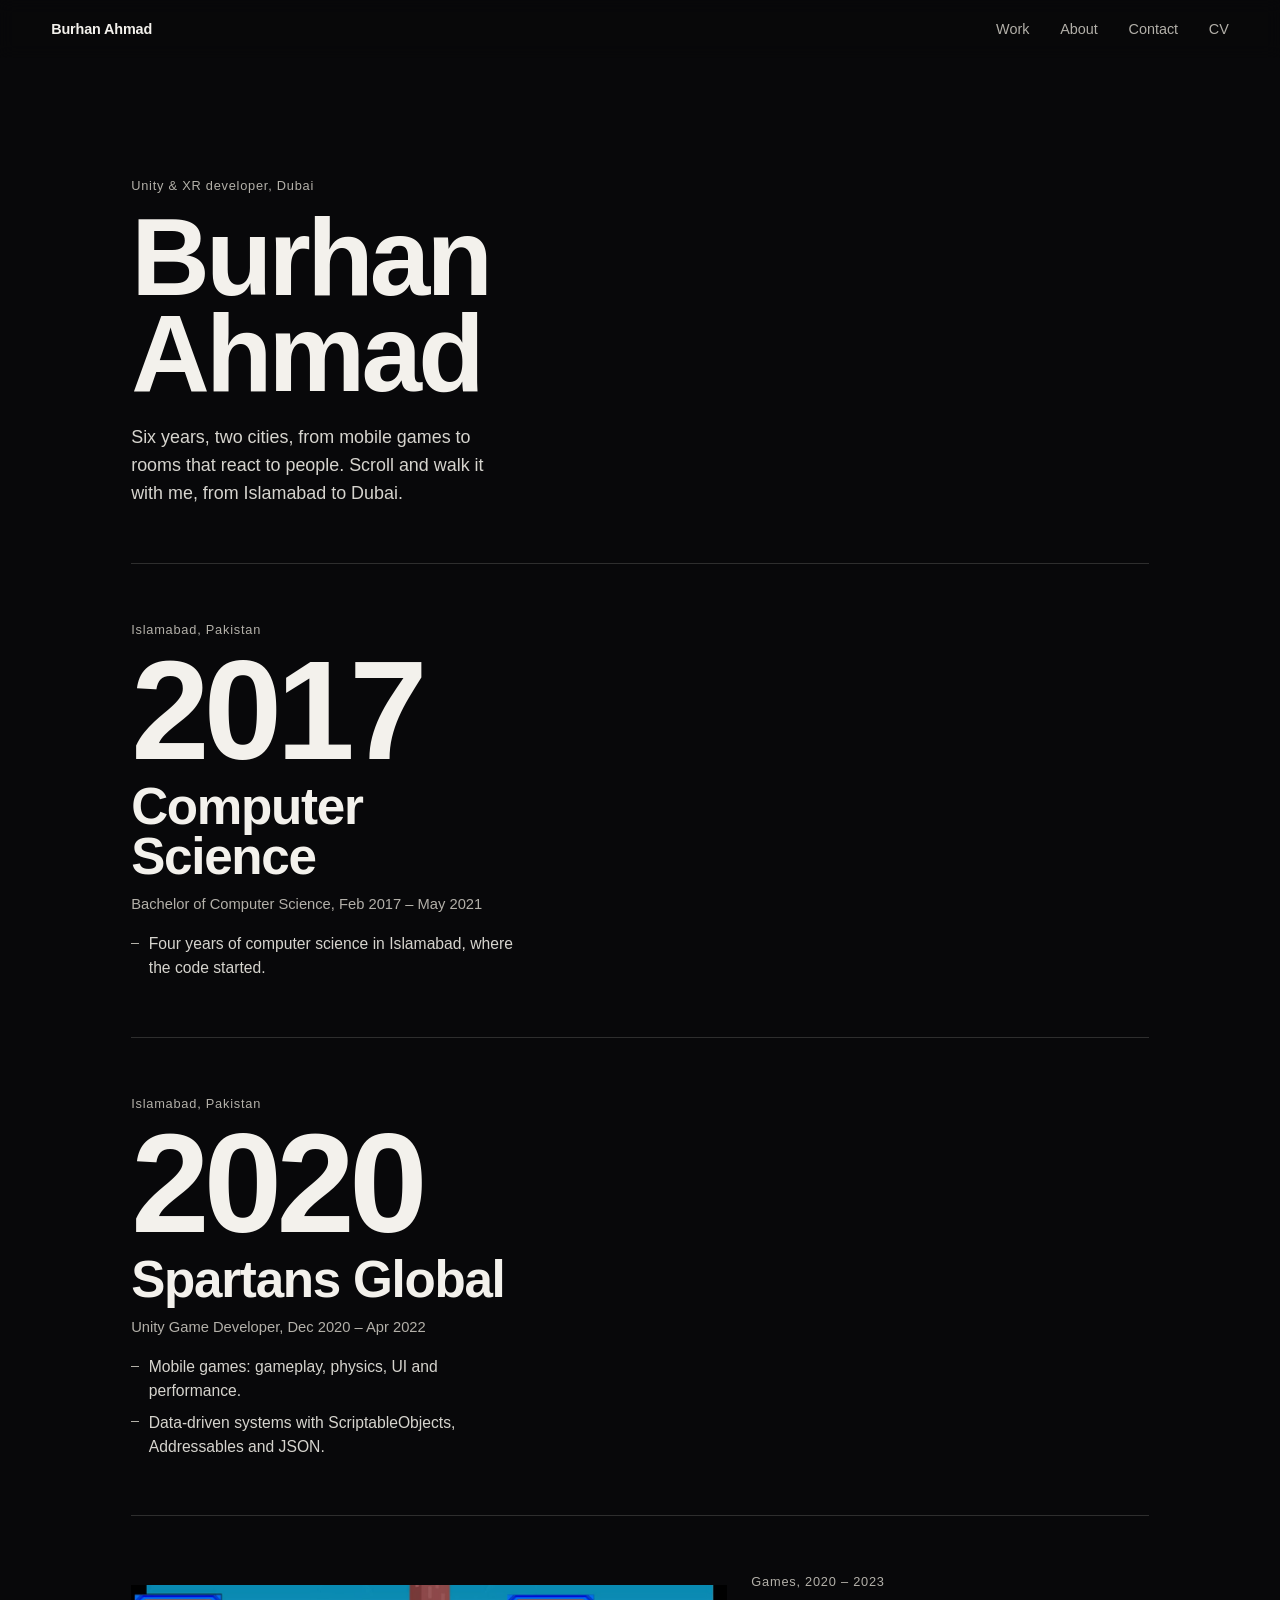
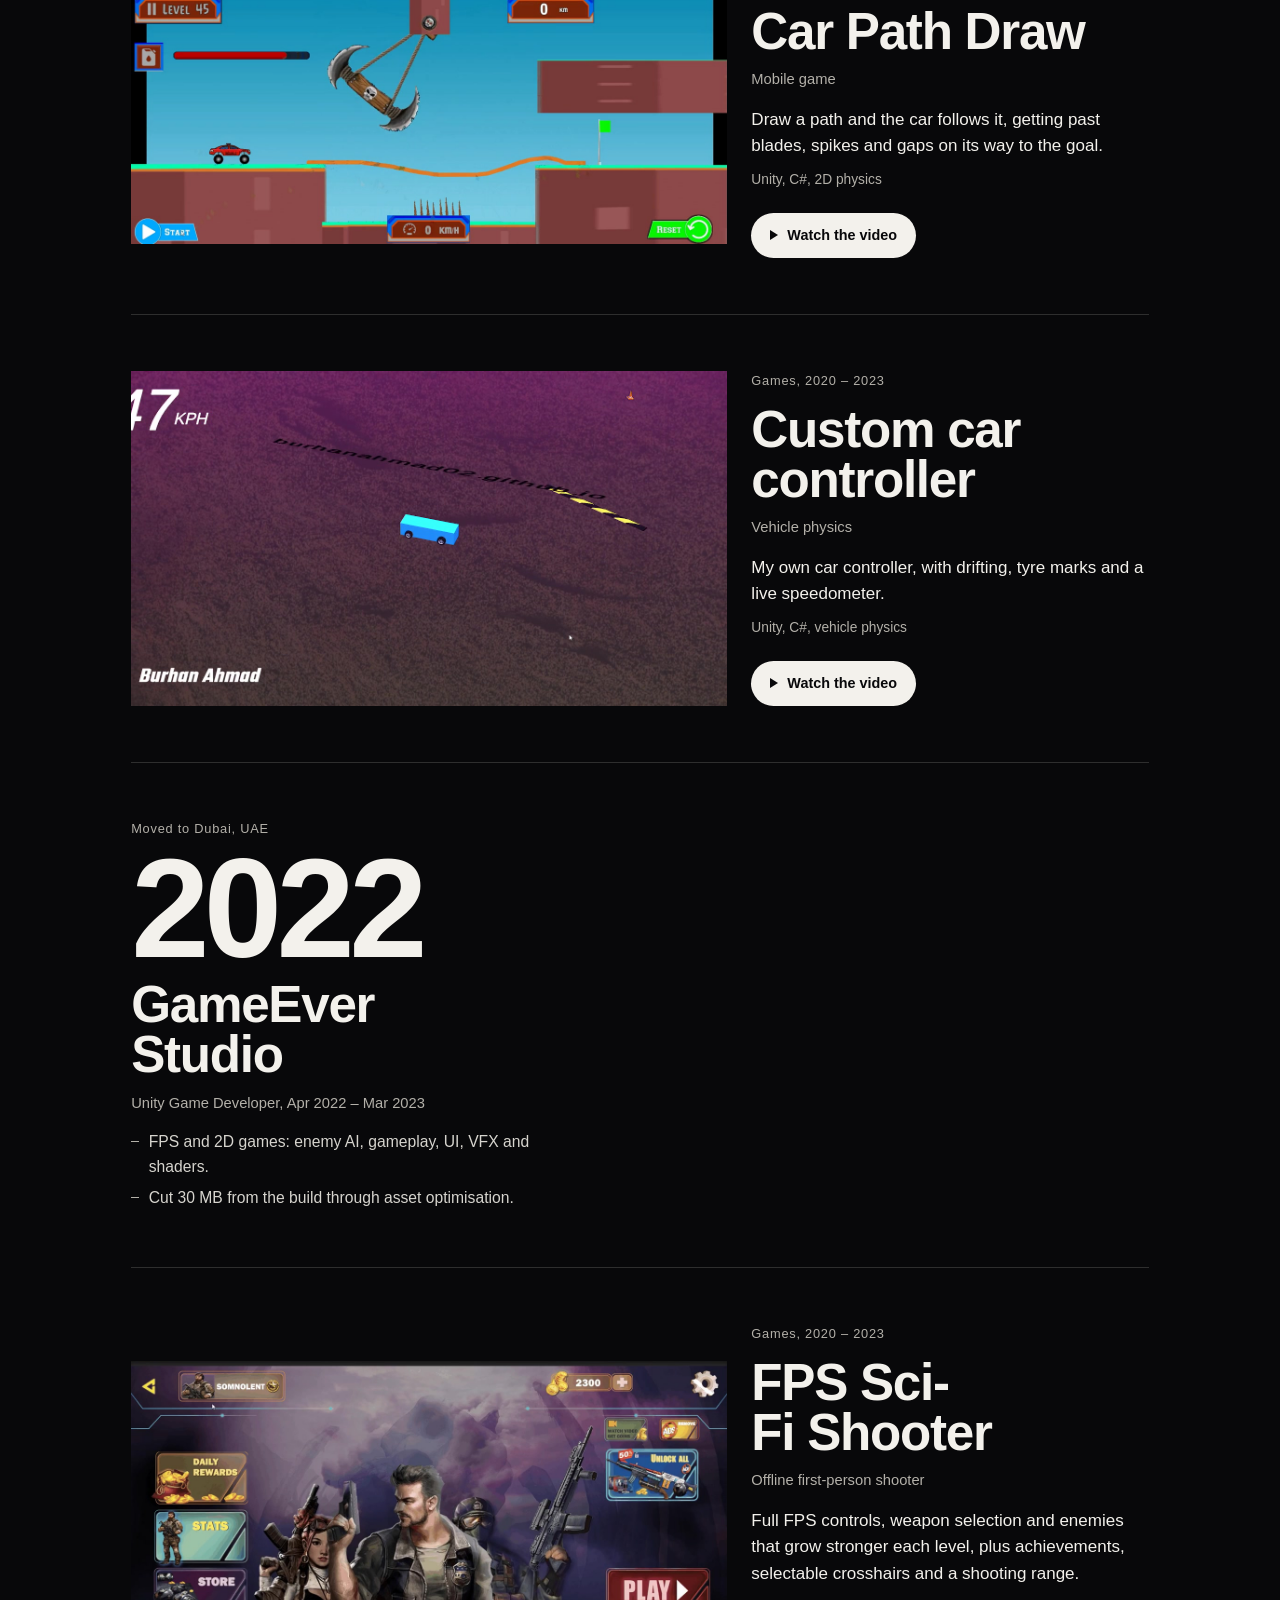
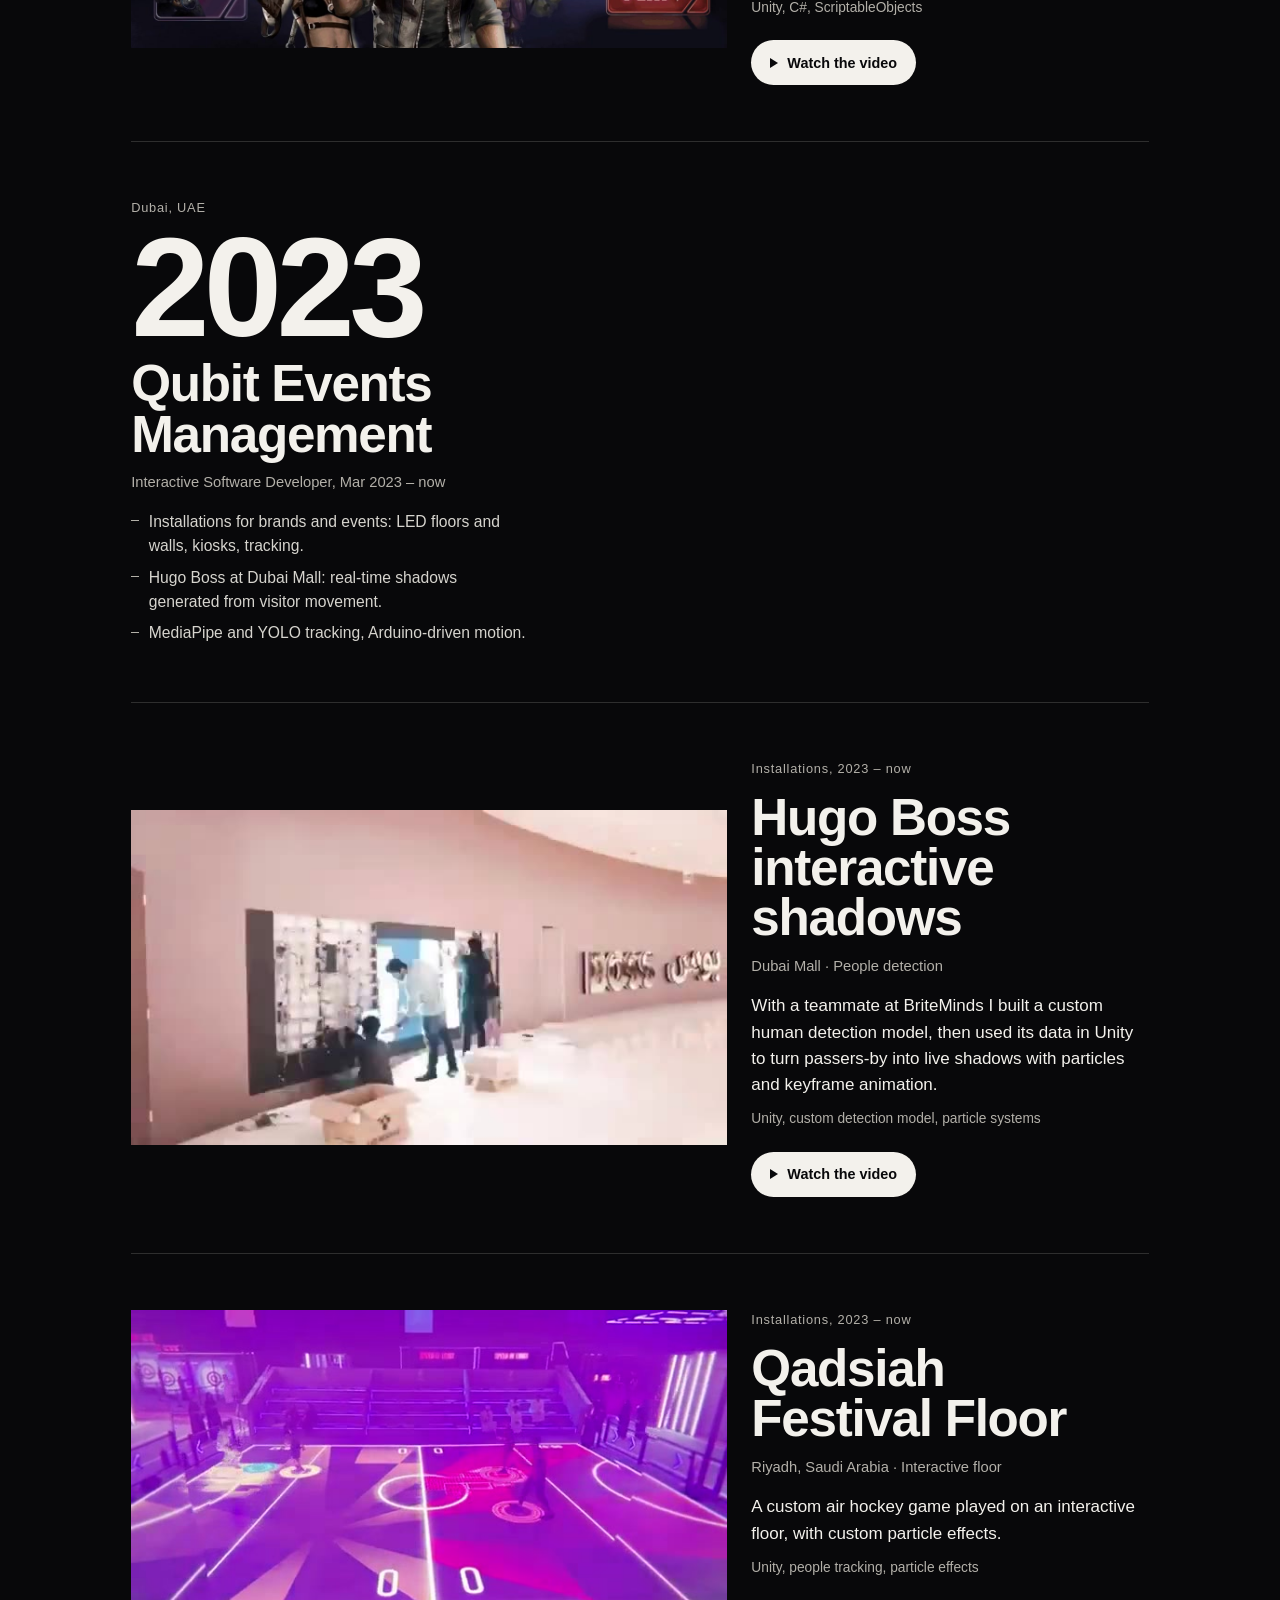
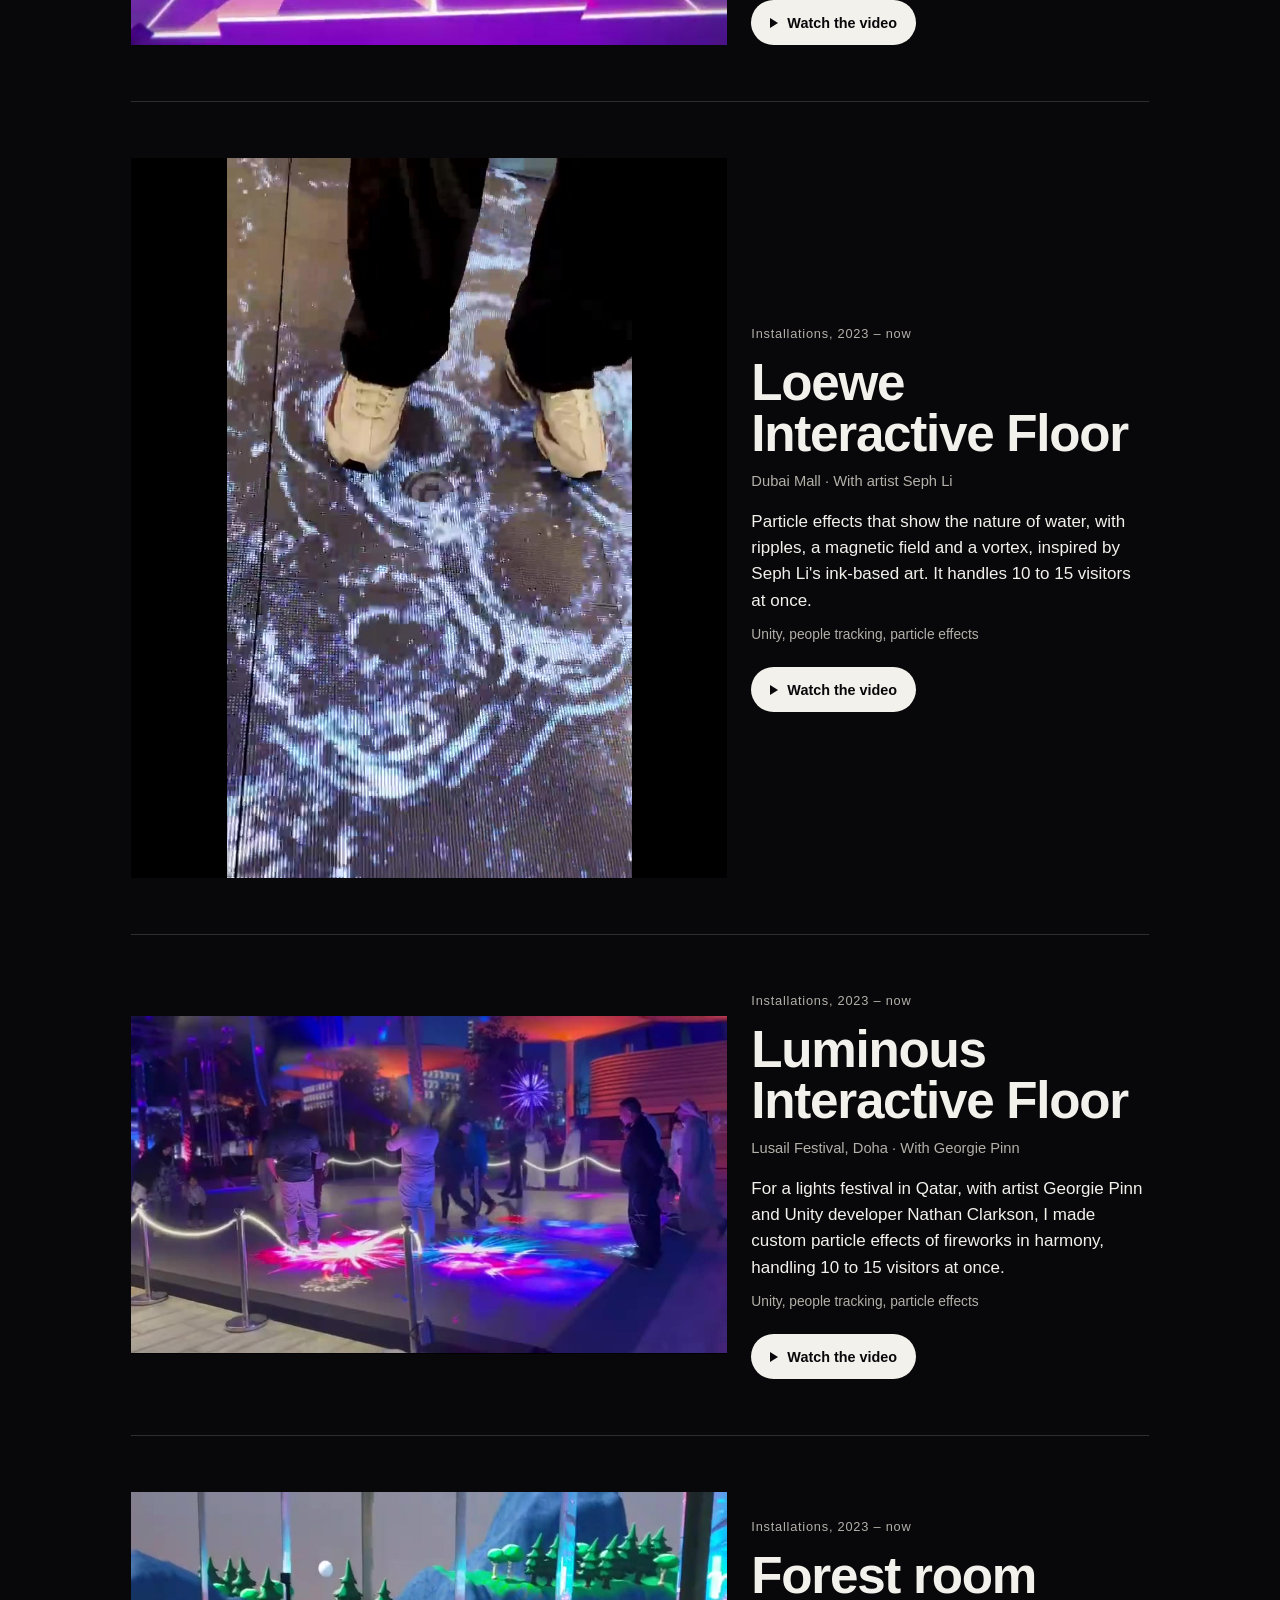
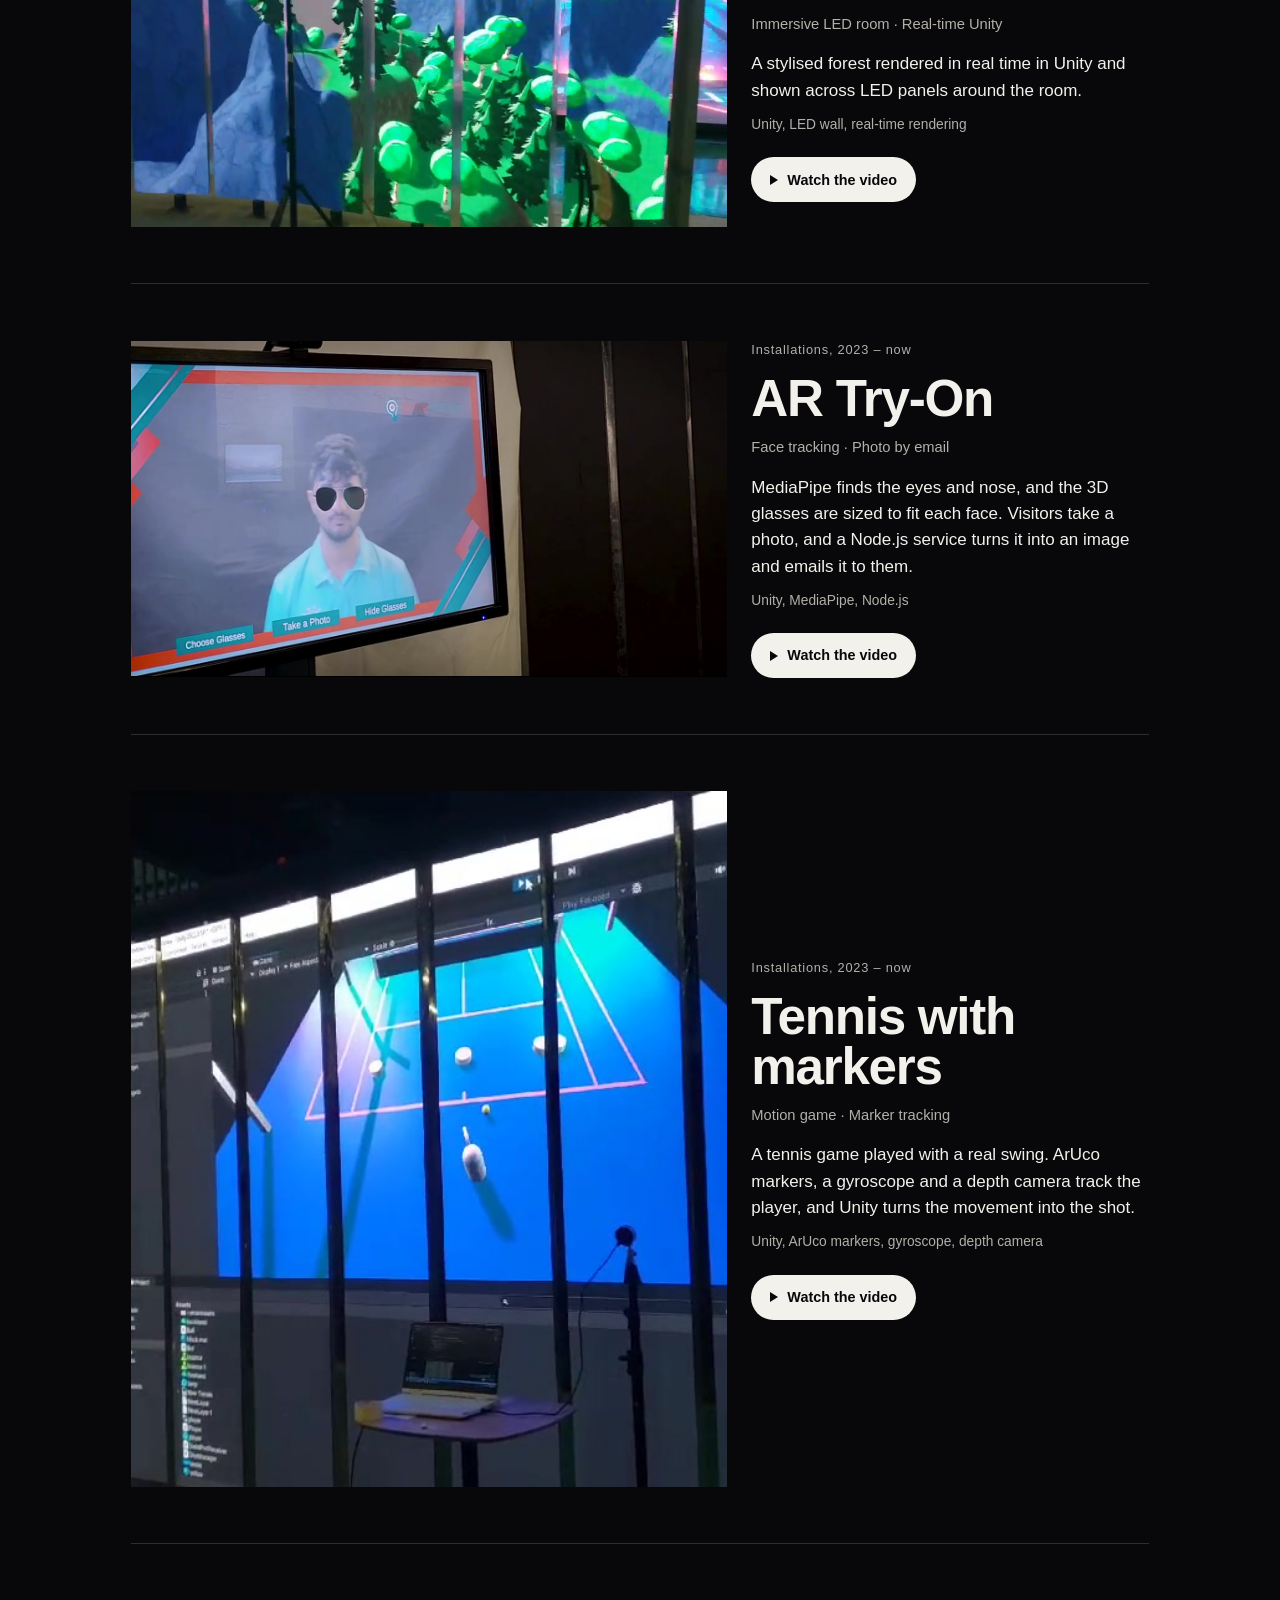
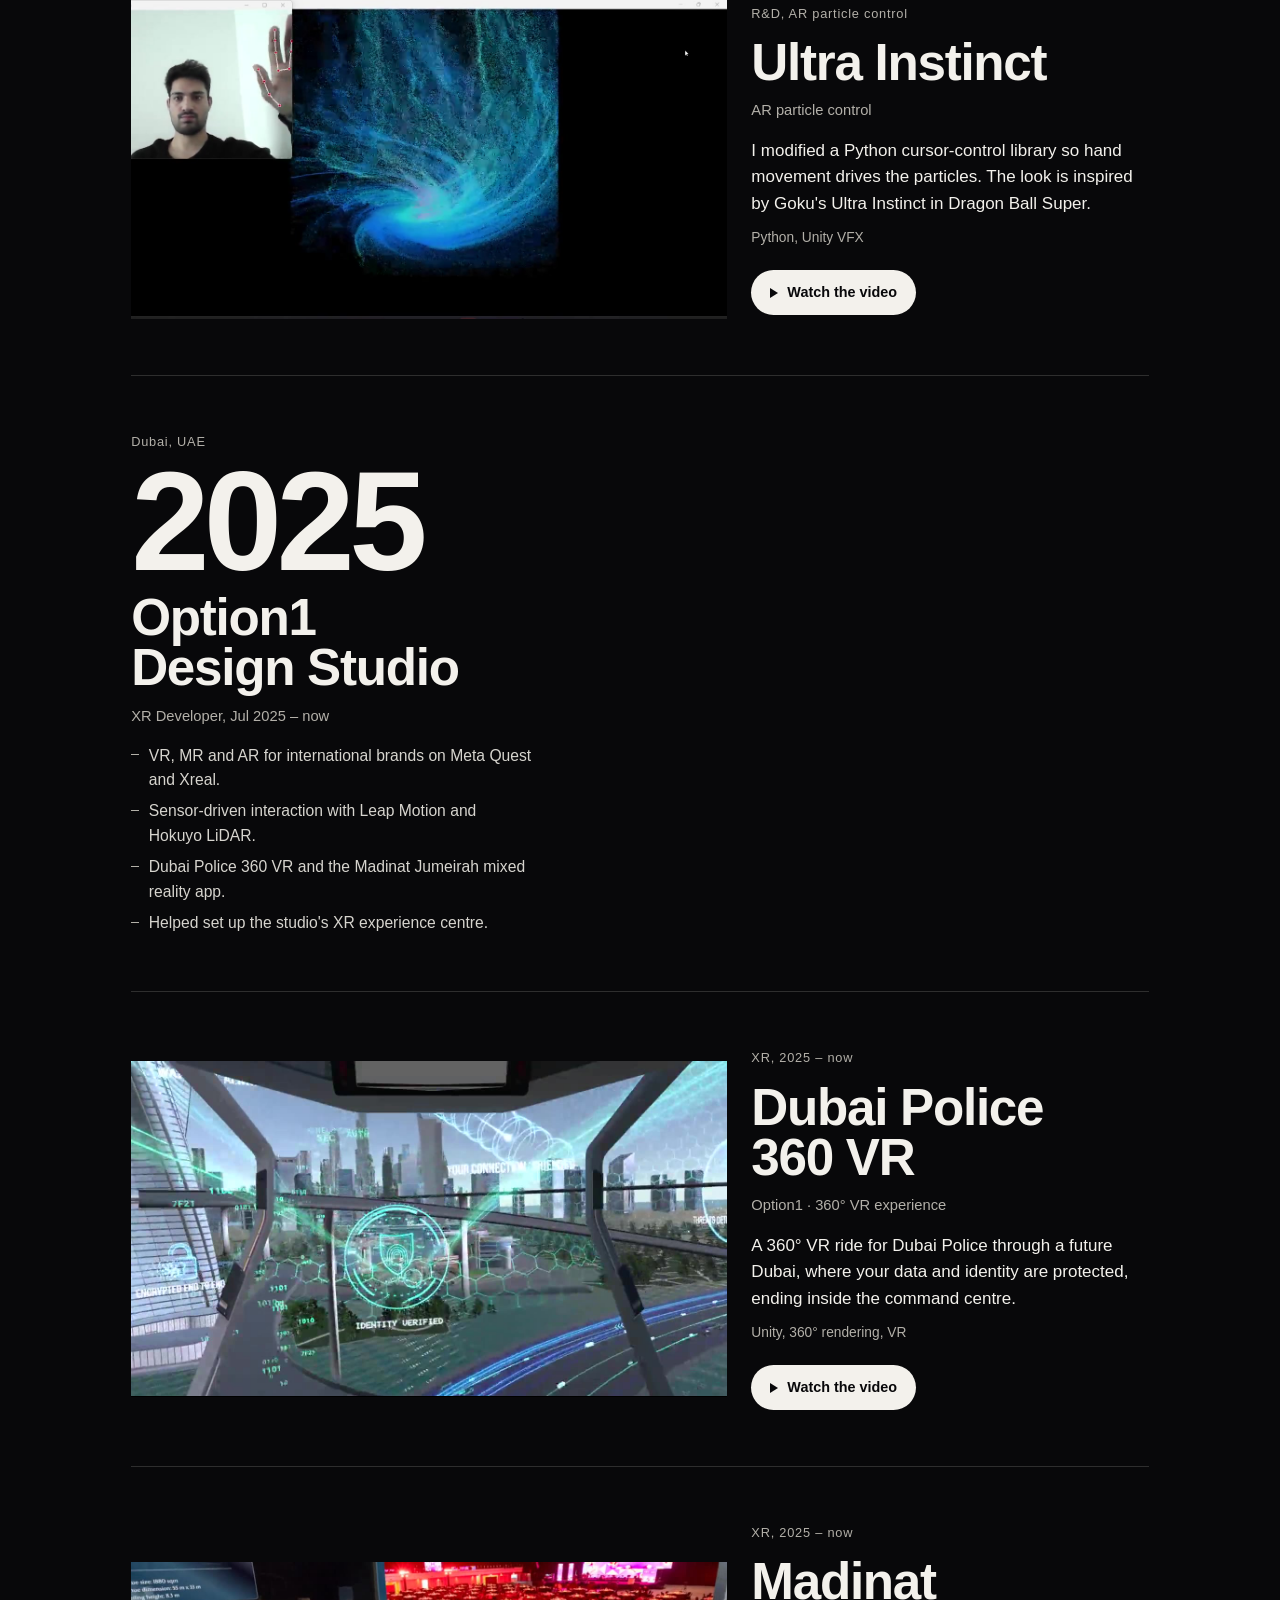
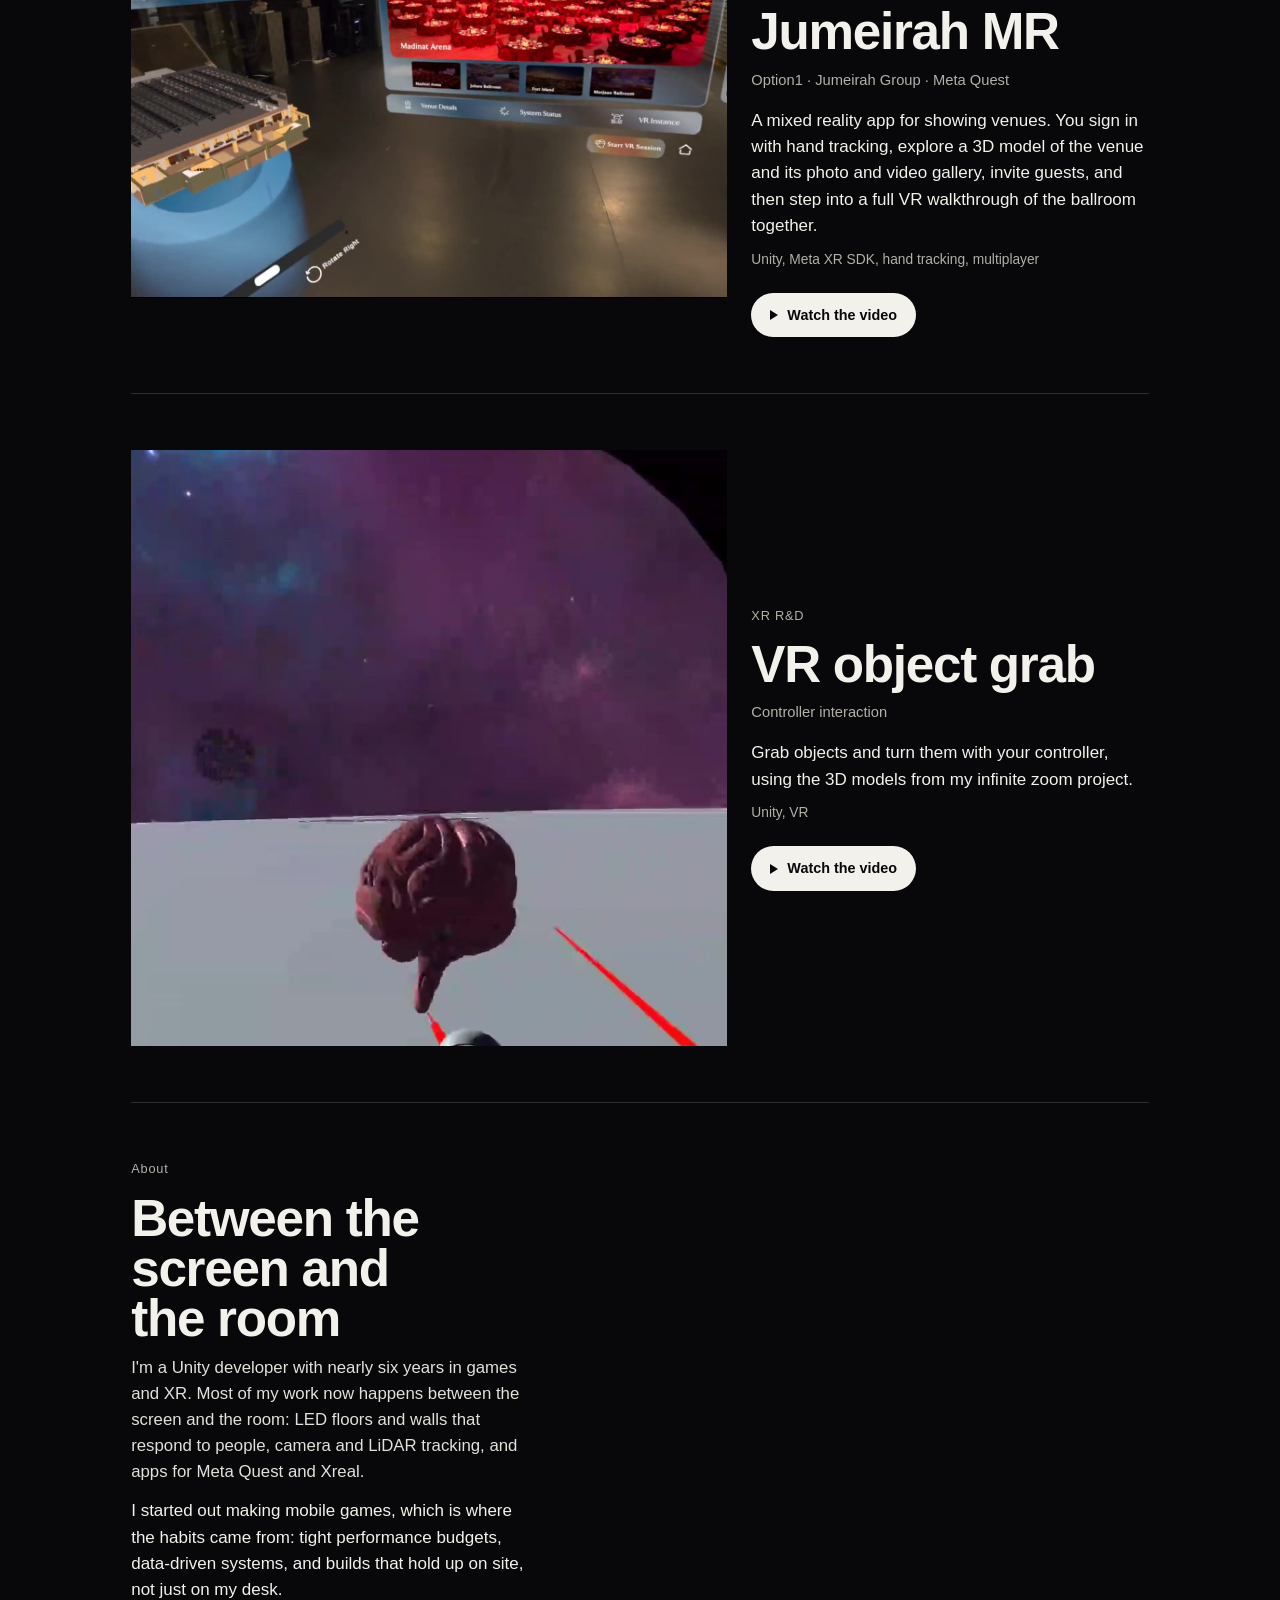
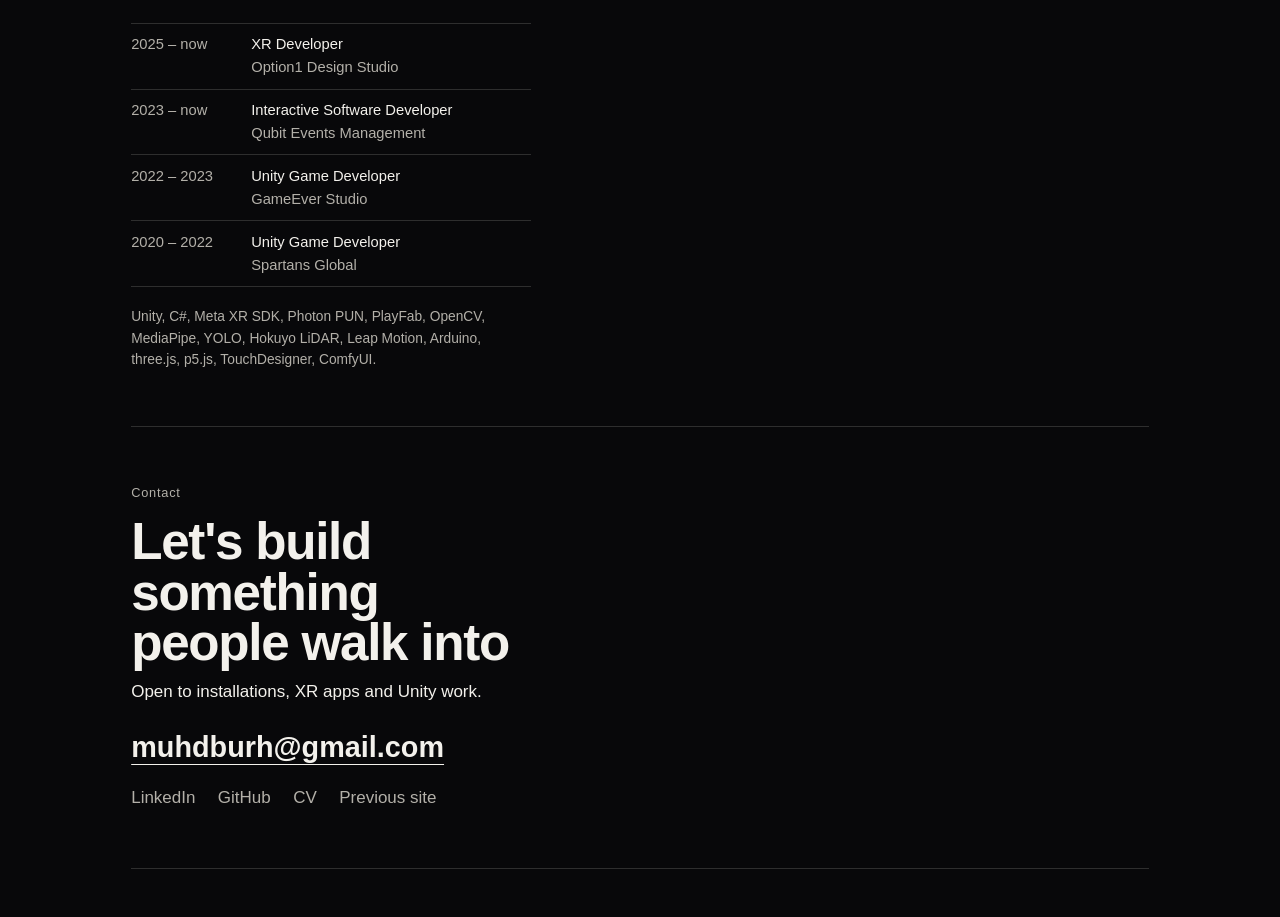
==== commit ecfe7758: "Natural motion, fitted try-on glasses and readable text He now stands in a calm breathing idle, nods" ====
--- a/index.html
+++ b/index.html
@@ -20,7 +20,7 @@
 		<link rel="preconnect" href="https://fonts.googleapis.com" />
 		<link rel="preconnect" href="https://fonts.gstatic.com" crossorigin />
 		<link rel="stylesheet" href="https://fonts.googleapis.com/css2?family=Archivo:ital,wdth,wght@0,62..125,100..900;1,62..125,100..900&display=swap" />
-		<link rel="stylesheet" href="assets/css/walk.css" />
+		<link rel="stylesheet" href="assets/css/walk.css?v=4" />
 		<script>
 			(function () {
 				var d = document.documentElement, q = location.search, gl = false, lite = false;
@@ -323,6 +323,6 @@
 		<script src="assets/js/three.r124.min.js"></script>
 		<script src="assets/js/three-addons.r124.js"></script>
 		<script src="assets/js/GLTFLoader.r124.js"></script>
-		<script src="assets/js/walk.js"></script>
+		<script src="assets/js/walk.js?v=4"></script>
 	</body>
 </html>
--- a/assets/css/walk.css
+++ b/assets/css/walk.css
@@ -8,7 +8,7 @@
 :root {
 	--bg: #08080a;
 	--fg: #f3f1ec;
-	--muted: #a19f99;
+	--muted: #b3b0a9;
 	--line: rgba(243, 241, 236, 0.16);
 	--accent: #f3f1ec;
 	--font: 'Archivo', 'Helvetica Neue', Arial, sans-serif;
@@ -308,6 +308,22 @@
 .is-3d .panel > * { align-self: flex-start; }
 /* a soft shadow keeps the copy readable over bright scenes */
 .is-3d .panel h1, .is-3d .panel h2, .is-3d .panel p, .is-3d .panel li { text-shadow: 0 1px 2px rgba(0, 0, 0, 0.45), 0 2px 22px rgba(0, 0, 0, 0.6); }
+/* and on wide screens a soft shade on the left, so the copy never sits on a bright floor or screen */
+@media (min-width: 1000px) {
+	.is-3d .panel::before {
+		content: '';
+		position: absolute;
+		top: 0;
+		bottom: 0;
+		left: 0;
+		width: min(50rem, 62vw);
+		background: linear-gradient(90deg, rgba(8, 8, 10, 0.58) 0%, rgba(8, 8, 10, 0.38) 42%, rgba(8, 8, 10, 0) 100%);
+		-webkit-mask-image: linear-gradient(180deg, transparent, #000 18%, #000 82%, transparent);
+		mask-image: linear-gradient(180deg, transparent, #000 18%, #000 82%, transparent);
+		pointer-events: none;
+		z-index: -1;
+	}
+}
 .is-3d .panel-wide { max-width: calc(30rem + 2 * var(--gutter)); }
 .is-3d .stop-intro .panel { max-width: calc(34rem + 2 * var(--gutter)); }
 .is-3d .panel.is-off { visibility: hidden; }
@@ -325,11 +341,12 @@
 		left: 0;
 		right: 0;
 		bottom: 0;
-		height: 58%;
-		background: linear-gradient(0deg, rgba(8, 8, 10, 0.94) 35%, rgba(8, 8, 10, 0));
+		height: 70%;
+		background: linear-gradient(0deg, rgba(8, 8, 10, 0.95) 0%, rgba(8, 8, 10, 0.86) 52%, rgba(8, 8, 10, 0.5) 76%, rgba(8, 8, 10, 0));
 		pointer-events: none;
 	}
-	.is-3d .stop-intro .panel::before { height: 70%; }
+	.is-3d .stop-intro .panel::before { height: 62%; }
+	.is-3d .kicker { color: #d2cfc8; }
 	.is-3d .stop-about .panel::before { height: 100%; background: rgba(8, 8, 10, 0.82); }
 	.vignette { background: linear-gradient(0deg, rgba(8, 8, 10, 0.4) 0%, rgba(8, 8, 10, 0) 30%); }
 	h1 { font-size: 3.2rem; }
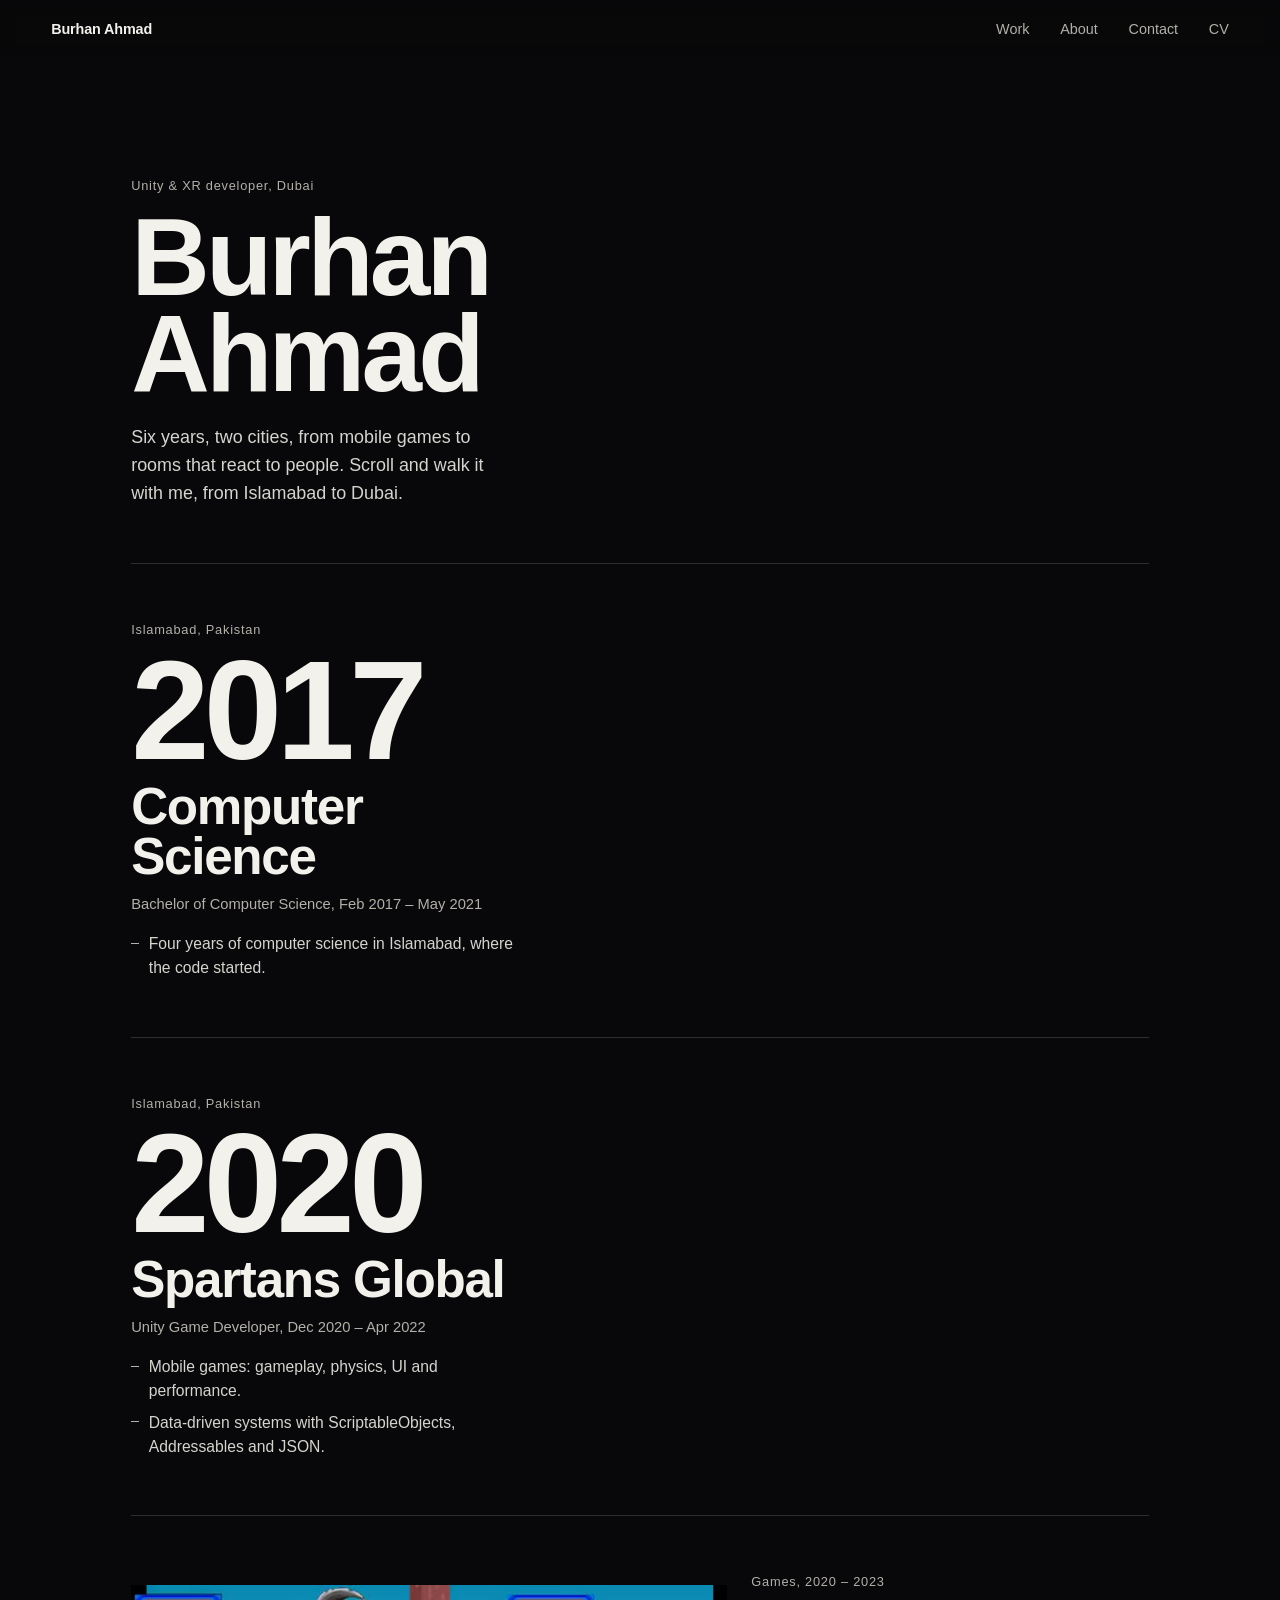
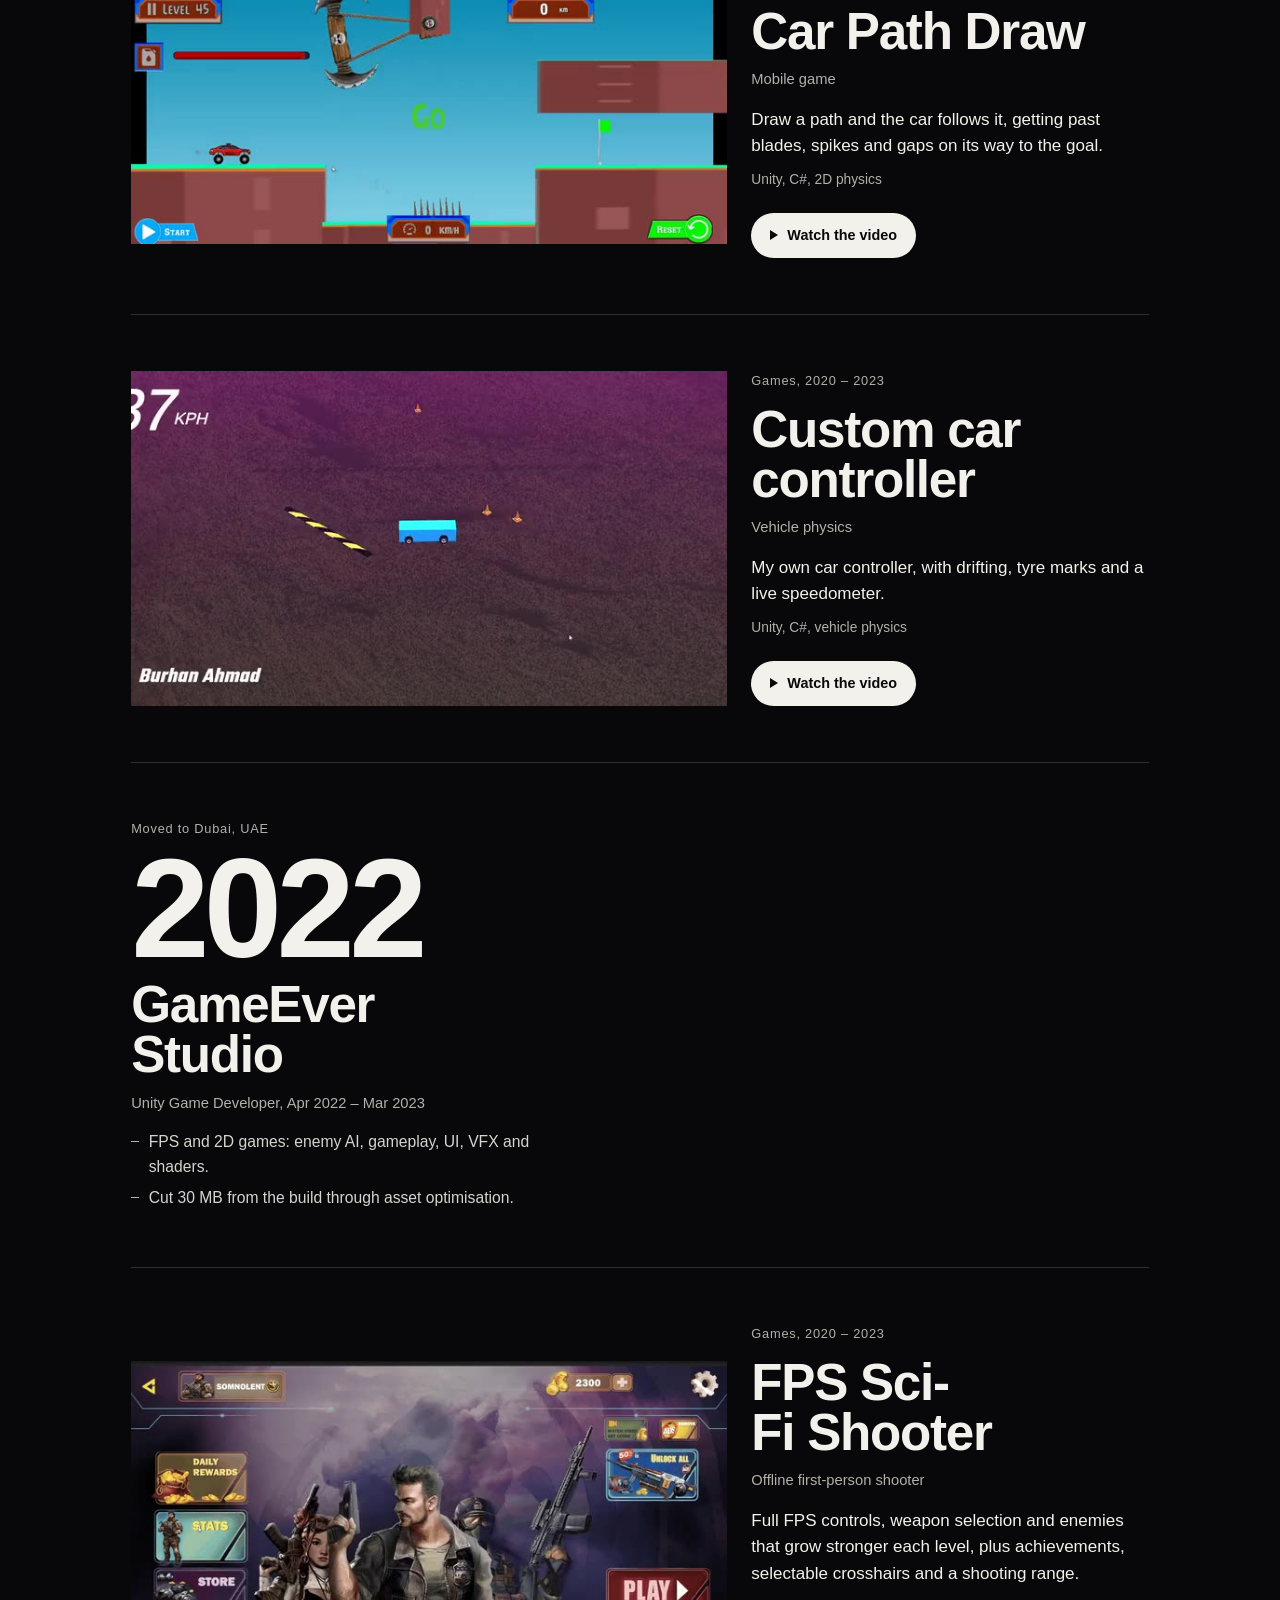
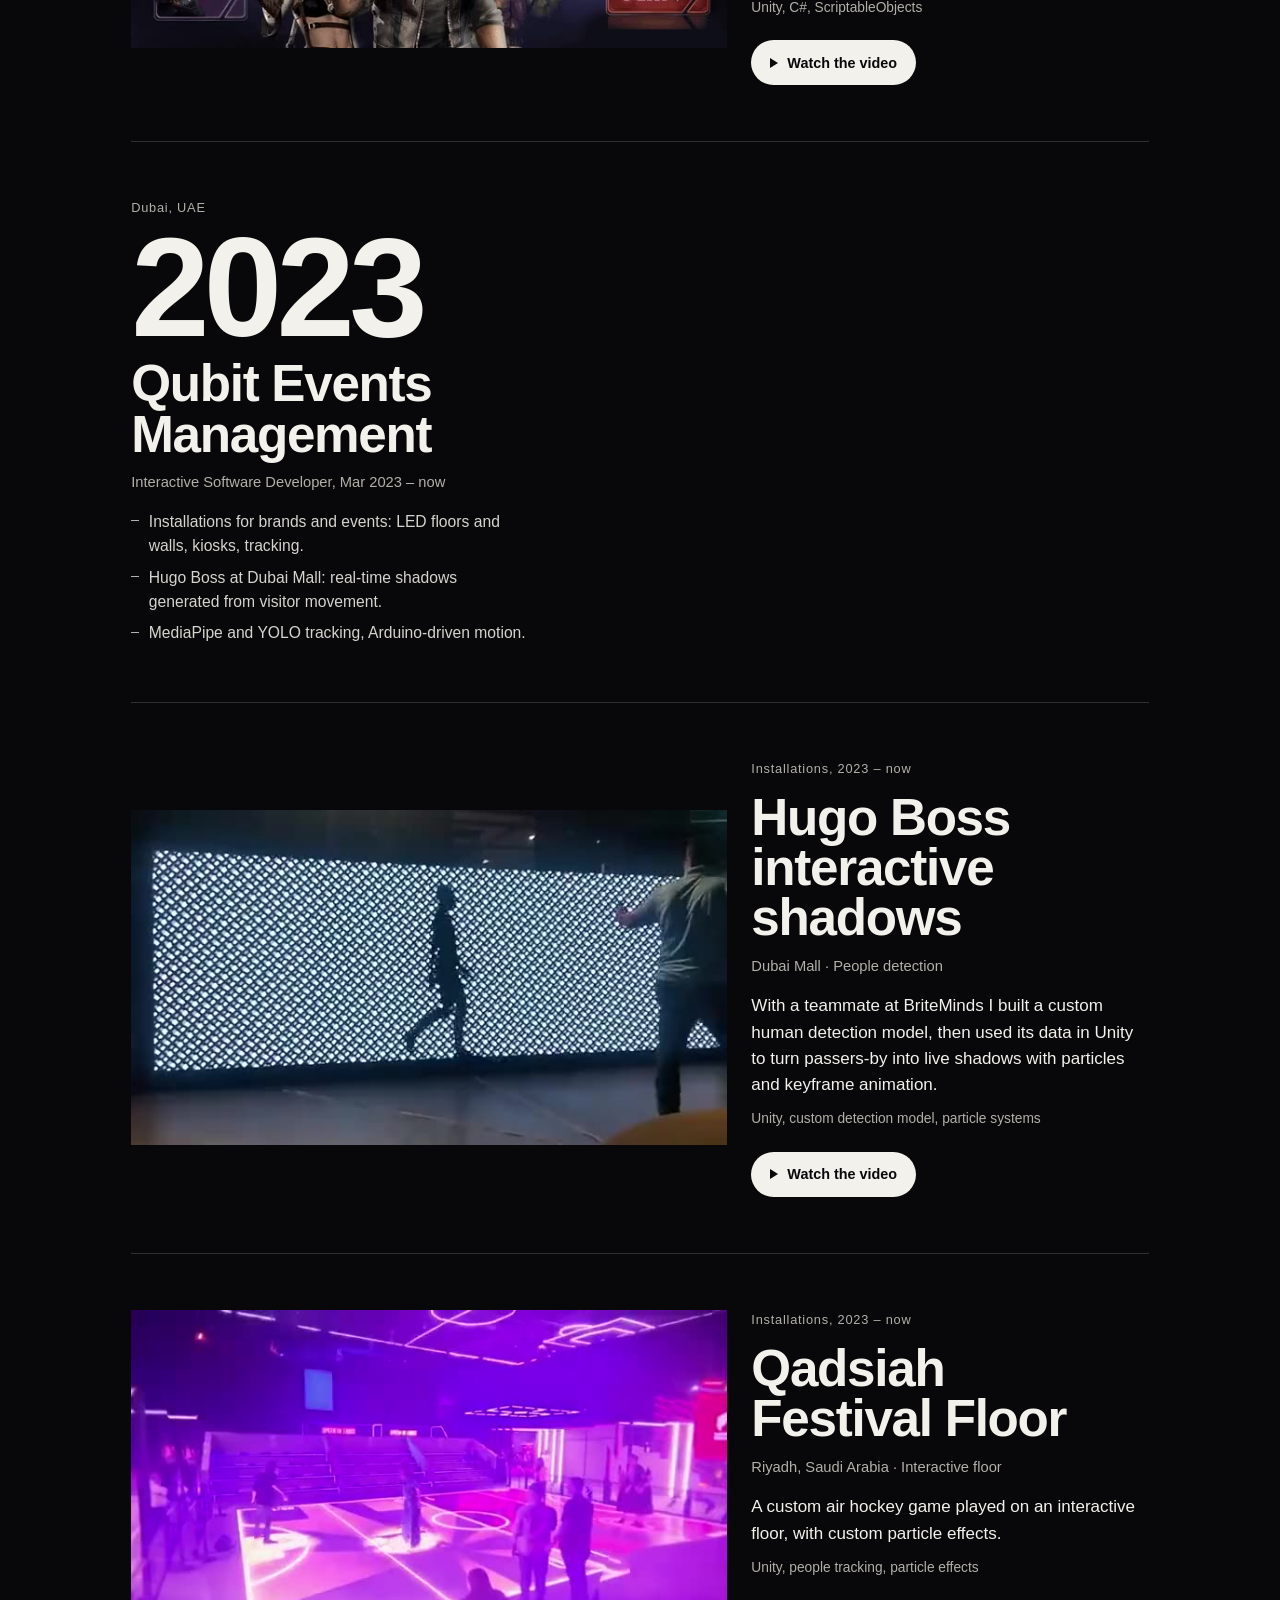
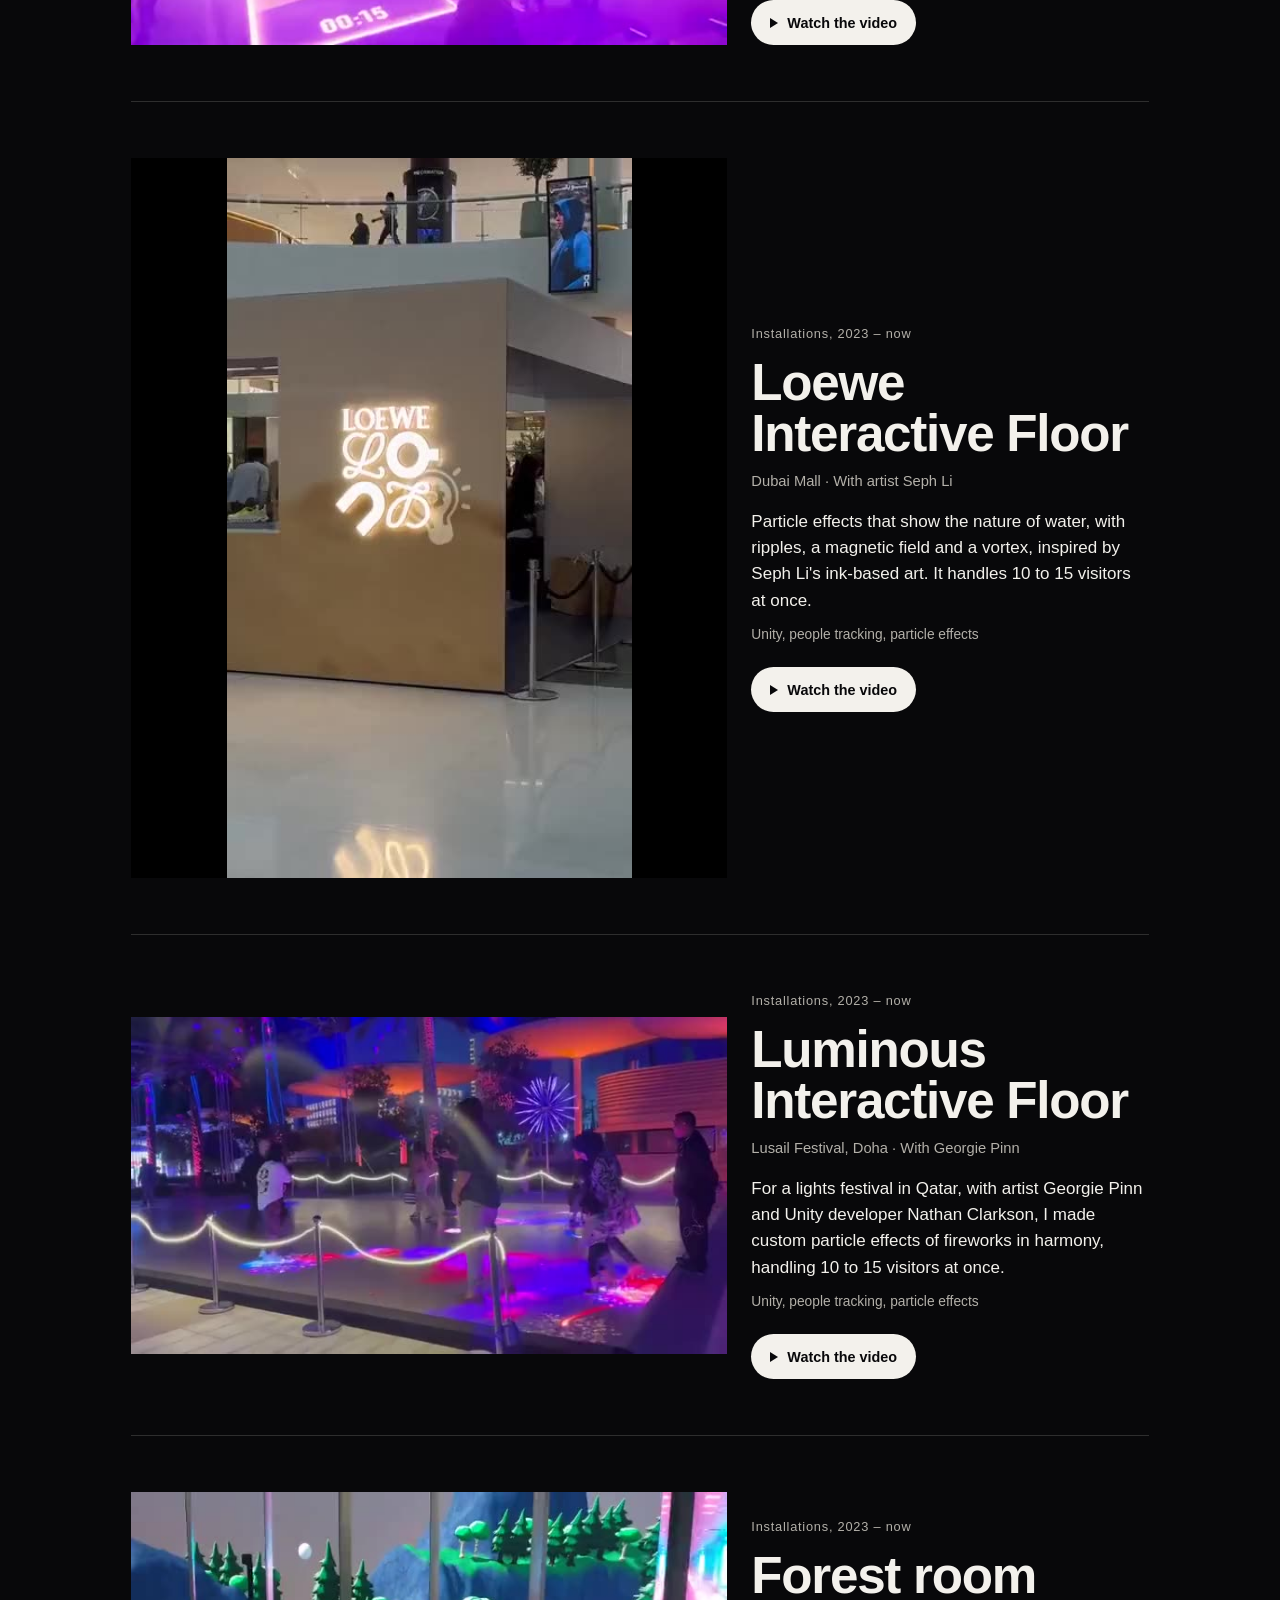
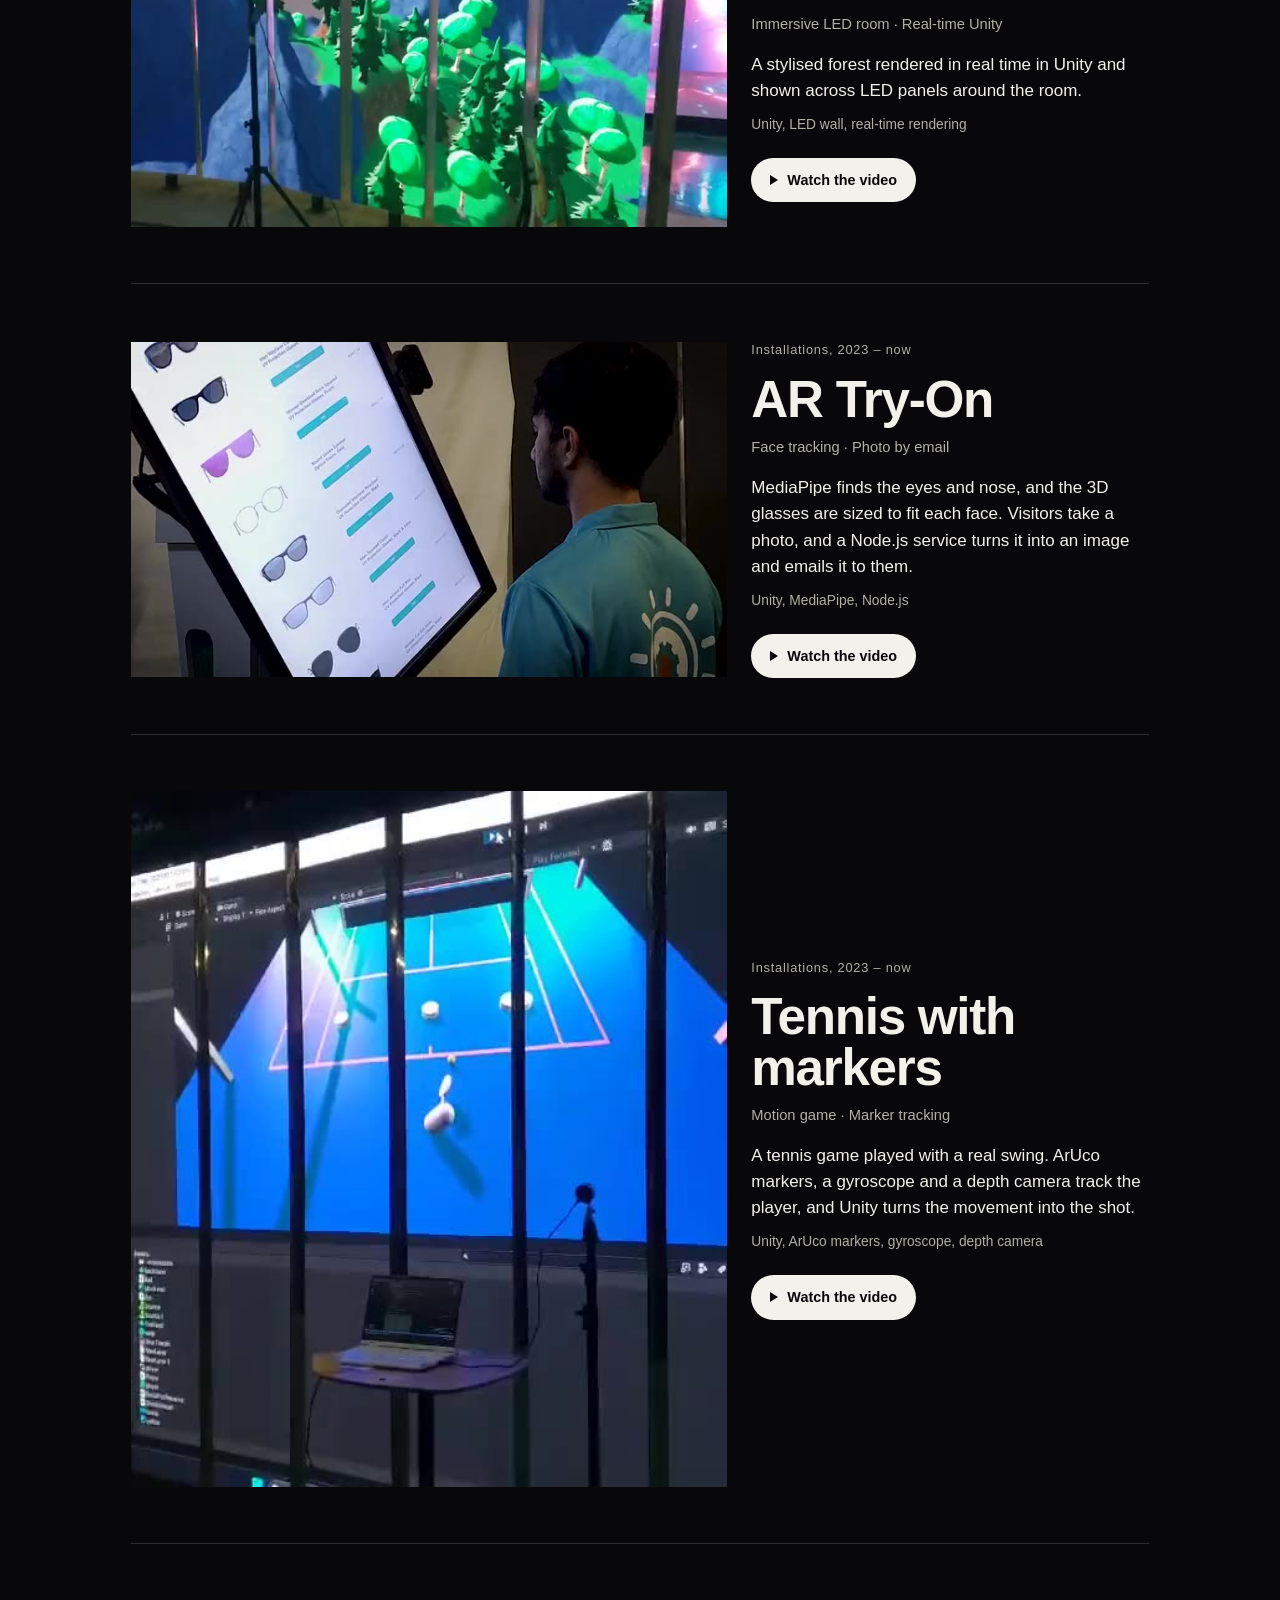
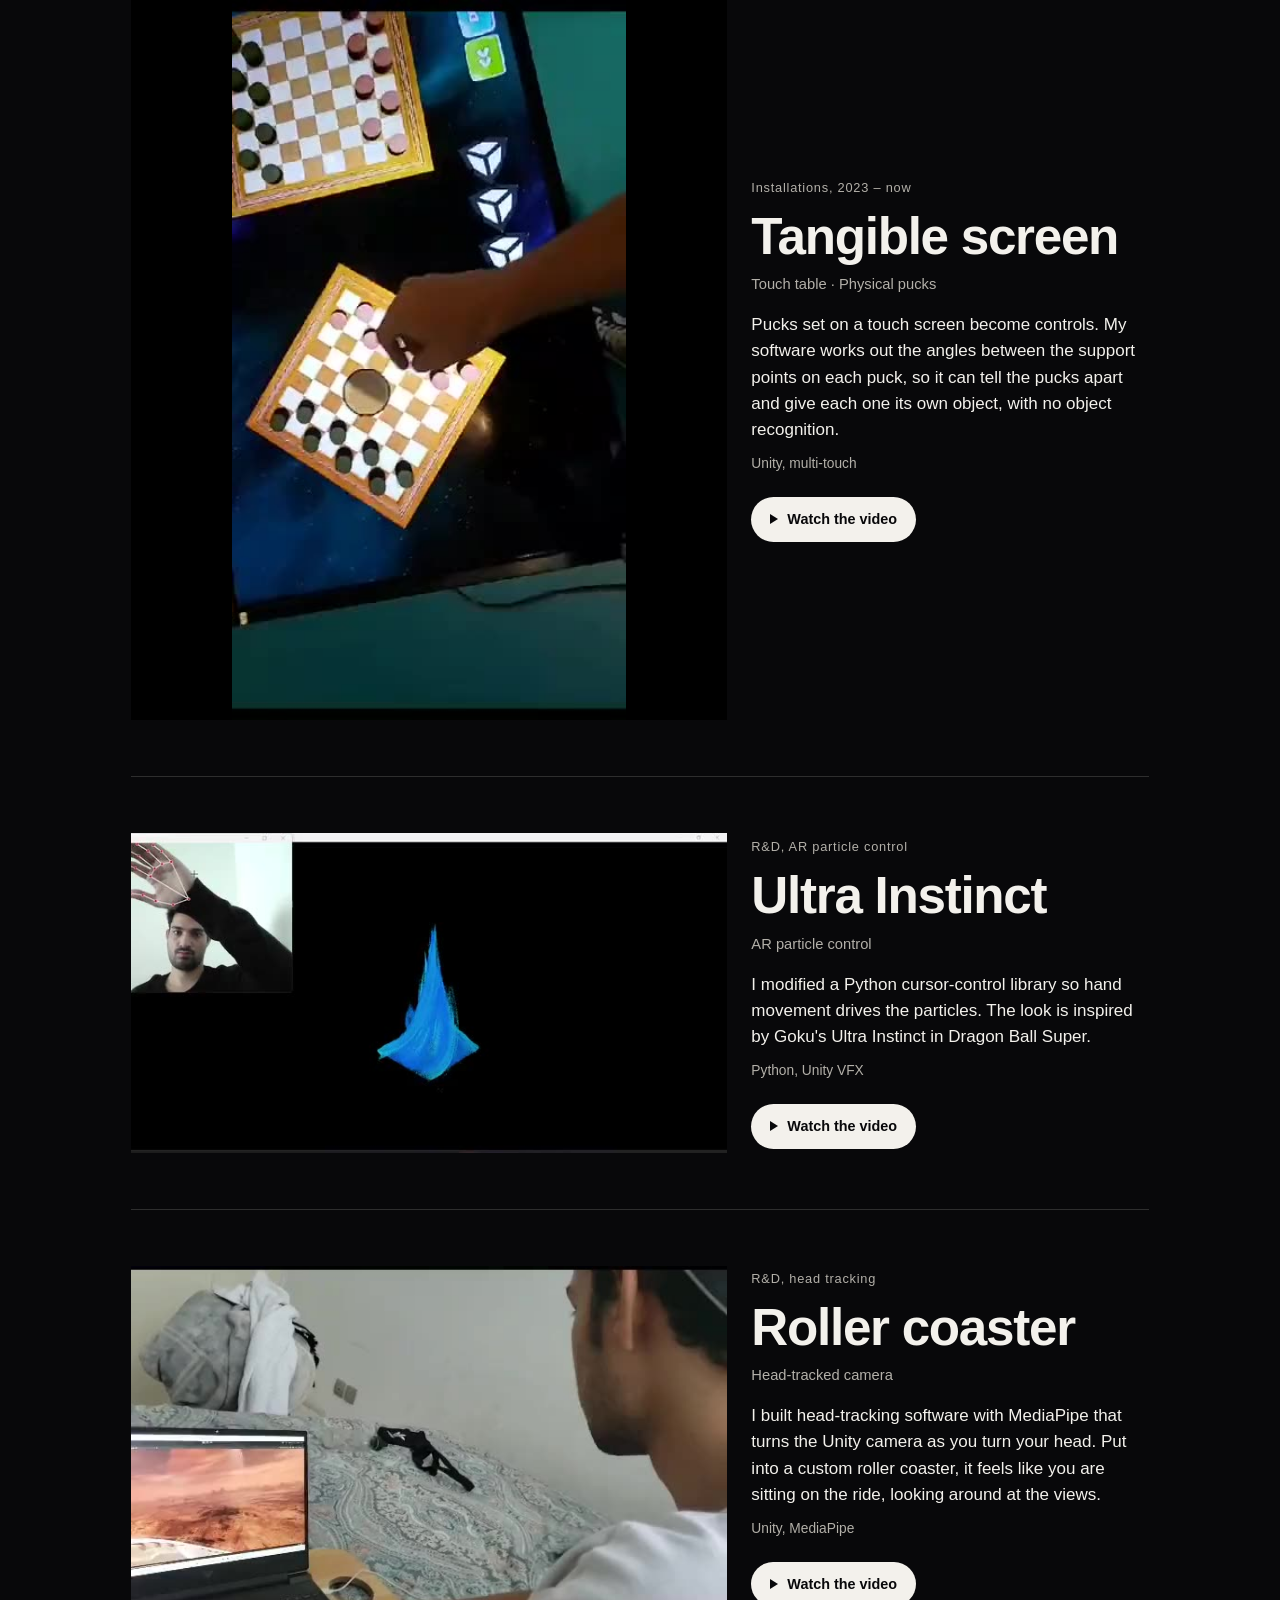
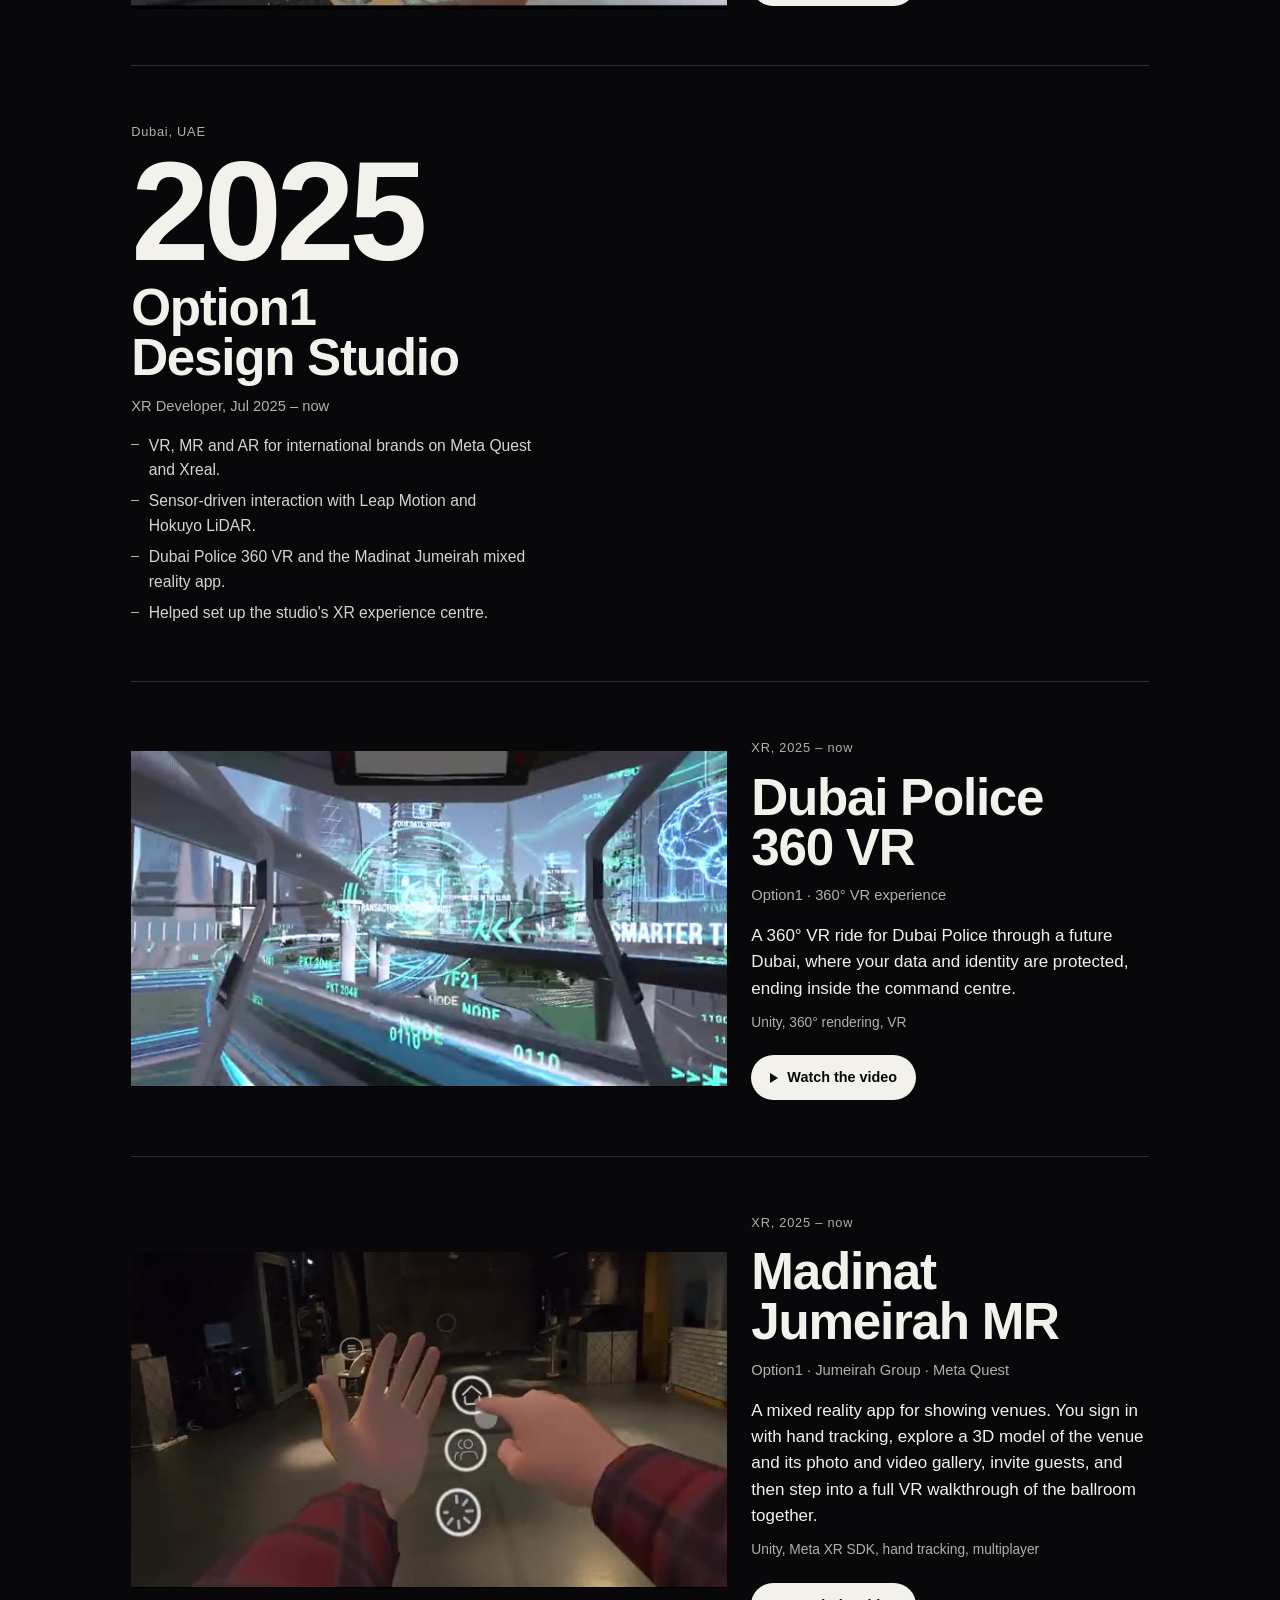
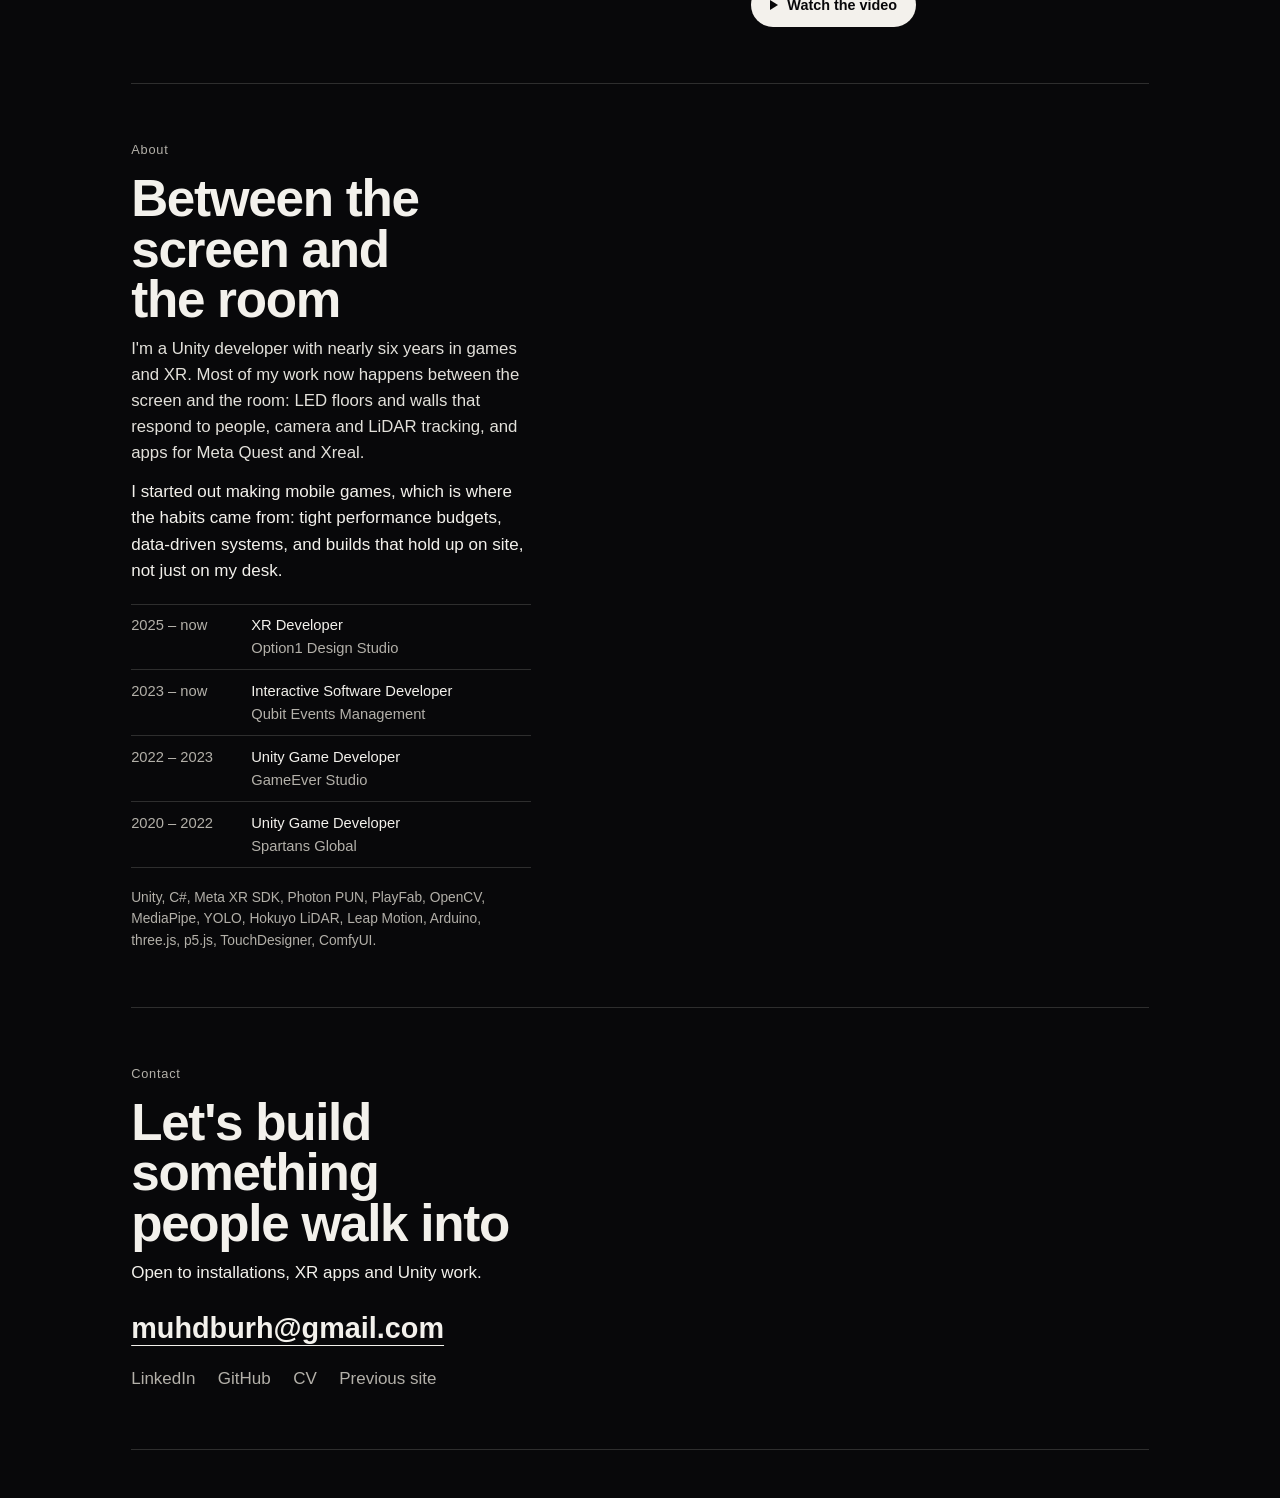
==== commit 7493aba5: "Make the walk smooth on every device, swap the brain stop for two old projects - Fix the main cause " ====
--- a/index.html
+++ b/index.html
@@ -20,7 +20,7 @@
 		<link rel="preconnect" href="https://fonts.googleapis.com" />
 		<link rel="preconnect" href="https://fonts.gstatic.com" crossorigin />
 		<link rel="stylesheet" href="https://fonts.googleapis.com/css2?family=Archivo:ital,wdth,wght@0,62..125,100..900;1,62..125,100..900&display=swap" />
-		<link rel="stylesheet" href="assets/css/walk.css?v=4" />
+		<link rel="stylesheet" href="assets/css/walk.css?v=5" />
 		<script>
 			(function () {
 				var d = document.documentElement, q = location.search, gl = false, lite = false;
@@ -101,7 +101,7 @@
 				</div>
 			</section>
 
-			<section class="stop" id="p-roaddraw" data-chapter="2020 · Spartans Global" data-year="2021" data-scene="road" data-video="media/hq/road-draw.mp4" data-poster="media/hq/road-draw.jpg" data-full="images/carpath.mp4" data-ar="1280/556">
+			<section class="stop" id="p-roaddraw" data-chapter="2020 · Spartans Global" data-year="2021" data-scene="road" data-video="media/loop/road-draw.mp4" data-poster="media/loop/road-draw.jpg" data-full="images/carpath.mp4" data-ar="1280/556">
 				<div class="panel">
 					<p class="kicker">Games, 2020 – 2023</p>
 					<h2>Car Path Draw</h2>
@@ -111,7 +111,7 @@
 					<button class="watch" type="button">Watch the video</button>
 				</div>
 			</section>
-			<section class="stop" id="p-drift" data-chapter="2020 · Spartans Global" data-year="2021" data-scene="drift" data-video="media/hq/drift.mp4" data-poster="media/hq/drift.jpg" data-full="images/cargame.mp4" data-ar="1280/720">
+			<section class="stop" id="p-drift" data-chapter="2020 · Spartans Global" data-year="2021" data-scene="drift" data-video="media/loop/drift.mp4" data-poster="media/loop/drift.jpg" data-full="images/cargame.mp4" data-ar="1280/720">
 				<div class="panel">
 					<p class="kicker">Games, 2020 – 2023</p>
 					<h2>Custom car controller</h2>
@@ -134,7 +134,7 @@
 				</div>
 			</section>
 
-			<section class="stop" id="p-somnolent" data-chapter="2022 · GameEver Studio" data-year="2022" data-scene="shooter" data-video="media/hq/somnolent.mp4" data-poster="media/hq/somnolent.jpg" data-full="images/crosshair.mp4" data-ar="1280/616">
+			<section class="stop" id="p-somnolent" data-chapter="2022 · GameEver Studio" data-year="2022" data-scene="shooter" data-video="media/loop/somnolent.mp4" data-poster="media/loop/somnolent.jpg" data-full="images/crosshair.mp4" data-ar="1280/616">
 				<div class="panel">
 					<p class="kicker">Games, 2020 – 2023</p>
 					<h2>FPS Sci-Fi Shooter</h2>
@@ -158,7 +158,7 @@
 				</div>
 			</section>
 
-			<section class="stop" id="p-hugoboss" data-chapter="2023 · Qubit Events" data-year="2023" data-scene="shadow" data-video="media/hq/hugo-boss.mp4" data-poster="media/hq/hugo-boss.jpg" data-full="media/hq/hugo-boss.mp4" data-ar="640/360">
+			<section class="stop" id="p-hugoboss" data-chapter="2023 · Qubit Events" data-year="2023" data-scene="shadow" data-video="media/loop/hugo-boss.mp4" data-poster="media/loop/hugo-boss.jpg" data-full="media/hq/hugo-boss.mp4" data-ar="640/360">
 				<div class="panel">
 					<p class="kicker">Installations, 2023 – now</p>
 					<h2>Hugo Boss interactive shadows</h2>
@@ -168,7 +168,7 @@
 					<button class="watch" type="button">Watch the video</button>
 				</div>
 			</section>
-			<section class="stop" id="p-qadsiah" data-chapter="2023 · Qubit Events" data-year="2023" data-scene="court" data-video="media/hq/qadsiah.mp4" data-poster="media/hq/qadsiah.jpg" data-full="images/Qadsiah.mp4" data-ar="640/360">
+			<section class="stop" id="p-qadsiah" data-chapter="2023 · Qubit Events" data-year="2023" data-scene="court" data-video="media/loop/qadsiah.mp4" data-poster="media/loop/qadsiah.jpg" data-full="images/Qadsiah.mp4" data-ar="640/360">
 				<div class="panel">
 					<p class="kicker">Installations, 2023 – now</p>
 					<h2>Qadsiah Festival Floor</h2>
@@ -178,7 +178,7 @@
 					<button class="watch" type="button">Watch the video</button>
 				</div>
 			</section>
-			<section class="stop" id="p-loewe" data-chapter="2023 · Qubit Events" data-year="2023" data-scene="water" data-video="media/hq/loewe.mp4" data-poster="media/hq/loewe.jpg" data-full="images/Loewe.mp4" data-ar="640/1138">
+			<section class="stop" id="p-loewe" data-chapter="2023 · Qubit Events" data-year="2023" data-scene="water" data-video="media/loop/loewe.mp4" data-poster="media/loop/loewe.jpg" data-full="images/Loewe.mp4" data-ar="640/1138">
 				<div class="panel">
 					<p class="kicker">Installations, 2023 – now</p>
 					<h2>Loewe Interactive Floor</h2>
@@ -188,7 +188,7 @@
 					<button class="watch" type="button">Watch the video</button>
 				</div>
 			</section>
-			<section class="stop" id="p-lusail" data-chapter="2023 · Qubit Events" data-year="2023" data-scene="fireworks" data-video="media/hq/lusail.mp4" data-poster="media/hq/lusail.jpg" data-full="media/hq/lusail.mp4" data-ar="848/480">
+			<section class="stop" id="p-lusail" data-chapter="2023 · Qubit Events" data-year="2023" data-scene="fireworks" data-video="media/loop/lusail.mp4" data-poster="media/loop/lusail.jpg" data-full="media/hq/lusail.mp4" data-ar="848/480">
 				<div class="panel">
 					<p class="kicker">Installations, 2023 – now</p>
 					<h2>Luminous Interactive Floor</h2>
@@ -198,7 +198,7 @@
 					<button class="watch" type="button">Watch the video</button>
 				</div>
 			</section>
-			<section class="stop" id="p-forest" data-chapter="2023 · Qubit Events" data-year="2024" data-scene="forest" data-video="media/hq/forest-room.mp4" data-poster="media/hq/forest-room.jpg" data-full="images/Mixed1.mp4" data-ar="854/480">
+			<section class="stop" id="p-forest" data-chapter="2023 · Qubit Events" data-year="2024" data-scene="forest" data-video="media/loop/forest-room.mp4" data-poster="media/loop/forest-room.jpg" data-full="images/Mixed1.mp4" data-ar="854/480">
 				<div class="panel">
 					<p class="kicker">Installations, 2023 – now</p>
 					<h2>Forest room</h2>
@@ -208,7 +208,7 @@
 					<button class="watch" type="button">Watch the video</button>
 				</div>
 			</section>
-			<section class="stop" id="p-tryon" data-chapter="2023 · Qubit Events" data-year="2024" data-scene="tryon" data-video="media/hq/ar-tryon.mp4" data-poster="media/hq/ar-tryon.jpg" data-full="images/AR-TryOn.mp4" data-ar="1280/720">
+			<section class="stop" id="p-tryon" data-chapter="2023 · Qubit Events" data-year="2024" data-scene="tryon" data-video="media/loop/ar-tryon.mp4" data-poster="media/loop/ar-tryon.jpg" data-full="images/AR-TryOn.mp4" data-ar="1280/720">
 				<div class="panel">
 					<p class="kicker">Installations, 2023 – now</p>
 					<h2>AR Try-On</h2>
@@ -218,7 +218,7 @@
 					<button class="watch" type="button">Watch the video</button>
 				</div>
 			</section>
-			<section class="stop" id="p-tennis" data-chapter="2023 · Qubit Events" data-year="2024" data-scene="tennis" data-video="media/hq/bowling.mp4" data-poster="media/hq/bowling.jpg" data-full="images/537935373-VID-20231011-WA0010.mp4" data-ar="480/560">
+			<section class="stop" id="p-tennis" data-chapter="2023 · Qubit Events" data-year="2024" data-scene="tennis" data-video="media/loop/bowling.mp4" data-poster="media/loop/bowling.jpg" data-full="images/537935373-VID-20231011-WA0010.mp4" data-ar="480/560">
 				<div class="panel">
 					<p class="kicker">Installations, 2023 – now</p>
 					<h2>Tennis with markers</h2>
@@ -228,7 +228,17 @@
 					<button class="watch" type="button">Watch the video</button>
 				</div>
 			</section>
-			<section class="stop" id="p-ultra" data-chapter="2023 · Qubit Events" data-year="2024" data-scene="galaxy" data-video="media/hq/ultra-instinct.mp4" data-poster="media/hq/ultra-instinct.jpg" data-full="images/UltraInstinct.mp4" data-ar="1280/686">
+			<section class="stop" id="p-tangible" data-chapter="2023 · Qubit Events" data-scene="tangible" data-video="media/loop/tangible.mp4" data-poster="media/loop/tangible.jpg" data-full="images/tangible.mp4" data-ar="350/640">
+				<div class="panel">
+					<p class="kicker">Installations, 2023 – now</p>
+					<h2>Tangible screen</h2>
+					<p class="meta">Touch table · Physical pucks</p>
+					<p>Pucks set on a touch screen become controls. My software works out the angles between the support points on each puck, so it can tell the pucks apart and give each one its own object, with no object recognition.</p>
+					<p class="tools">Unity, multi-touch</p>
+					<button class="watch" type="button">Watch the video</button>
+				</div>
+			</section>
+			<section class="stop" id="p-ultra" data-chapter="2023 · Qubit Events" data-year="2024" data-scene="galaxy" data-video="media/loop/ultra-instinct.mp4" data-poster="media/loop/ultra-instinct.jpg" data-full="images/UltraInstinct.mp4" data-ar="1280/686">
 				<div class="panel">
 					<p class="kicker">R&amp;D, AR particle control</p>
 					<h2>Ultra Instinct</h2>
@@ -238,6 +248,16 @@
 					<button class="watch" type="button">Watch the video</button>
 				</div>
 			</section>
+			<section class="stop" id="p-coaster" data-chapter="2023 · Qubit Events" data-scene="coaster" data-video="media/loop/rollercoaster.mp4" data-poster="media/loop/rollercoaster.jpg" data-full="images/Rollercoaster.mp4" data-ar="640/368">
+				<div class="panel">
+					<p class="kicker">R&amp;D, head tracking</p>
+					<h2>Roller coaster</h2>
+					<p class="meta">Head-tracked camera</p>
+					<p>I built head-tracking software with MediaPipe that turns the Unity camera as you turn your head. Put into a custom roller coaster, it feels like you are sitting on the ride, looking around at the views.</p>
+					<p class="tools">Unity, MediaPipe</p>
+					<button class="watch" type="button">Watch the video</button>
+				</div>
+			</section>
 			<section class="stop stop-gate" id="y2025" data-scene="gate" data-chapter="2025 · Option1" data-year="2025" data-gate-year="2025" data-gate-label="Option1 Design Studio">
 				<div class="panel">
 					<p class="kicker">Dubai, UAE</p>
@@ -253,7 +273,7 @@
 				</div>
 			</section>
 
-			<section class="stop" id="p-police" data-chapter="2025 · Option1" data-year="2025" data-scene="city" data-video="media/hq/dubai-police.mp4" data-poster="media/hq/dubai-police.jpg" data-full="media/hq/dubai-police.mp4" data-ar="1280/720">
+			<section class="stop" id="p-police" data-chapter="2025 · Option1" data-year="2025" data-scene="city" data-video="media/loop/dubai-police.mp4" data-poster="media/loop/dubai-police.jpg" data-full="media/hq/dubai-police.mp4" data-ar="1280/720">
 				<div class="panel">
 					<p class="kicker">XR, 2025 – now</p>
 					<h2>Dubai Police 360 VR</h2>
@@ -263,23 +283,13 @@
 					<button class="watch" type="button">Watch the video</button>
 				</div>
 			</section>
-			<section class="stop" id="p-jumeirah" data-chapter="2025 · Option1" data-year="2026" data-scene="mr" data-video="media/hq/jumeirah-mr.mp4" data-poster="media/hq/jumeirah-mr.jpg" data-full="media/hq/jumeirah-mr.mp4" data-ar="1280/720">
+			<section class="stop" id="p-jumeirah" data-chapter="2025 · Option1" data-year="2026" data-scene="mr" data-video="media/loop/jumeirah-mr.mp4" data-poster="media/loop/jumeirah-mr.jpg" data-full="media/hq/jumeirah-mr.mp4" data-ar="1280/720">
 				<div class="panel">
 					<p class="kicker">XR, 2025 – now</p>
 					<h2>Madinat Jumeirah MR</h2>
 					<p class="meta">Option1 · Jumeirah Group · Meta Quest</p>
 					<p>A mixed reality app for showing venues. You sign in with hand tracking, explore a 3D model of the venue and its photo and video gallery, invite guests, and then step into a full VR walkthrough of the ballroom together.</p>
 					<p class="tools">Unity, Meta XR SDK, hand tracking, multiplayer</p>
-					<button class="watch" type="button">Watch the video</button>
-				</div>
-			</section>
-			<section class="stop" id="p-anatomy" data-chapter="2025 · Option1" data-year="2025" data-scene="anatomy" data-video="media/hq/vr-anatomy.mp4" data-poster="media/hq/vr-anatomy.jpg" data-full="images/Grab.mp4" data-ar="1/1">
-				<div class="panel">
-					<p class="kicker">XR R&amp;D</p>
-					<h2>VR object grab</h2>
-					<p class="meta">Controller interaction</p>
-					<p>Grab objects and turn them with your controller, using the 3D models from my infinite zoom project.</p>
-					<p class="tools">Unity, VR</p>
 					<button class="watch" type="button">Watch the video</button>
 				</div>
 			</section>
@@ -323,6 +333,6 @@
 		<script src="assets/js/three.r124.min.js"></script>
 		<script src="assets/js/three-addons.r124.js"></script>
 		<script src="assets/js/GLTFLoader.r124.js"></script>
-		<script src="assets/js/walk.js?v=4"></script>
+		<script src="assets/js/walk.js?v=5"></script>
 	</body>
 </html>
--- a/assets/css/walk.css
+++ b/assets/css/walk.css
@@ -61,6 +61,8 @@
 	inset: 0;
 	z-index: 0;
 }
+/* the large viewport height, so a phone's toolbar sliding in and out never resizes the 3D view */
+@supports (height: 100lvh) { .world { bottom: auto; height: 100lvh; } }
 #scene, #scene canvas { position: absolute; inset: 0; width: 100%; height: 100%; display: block; }
 #scene canvas { cursor: default; touch-action: pan-y; }
 #scene canvas.is-pointing { cursor: pointer; }
@@ -166,6 +168,7 @@
 	transition: opacity 0.15s, transform 0.15s;
 }
 .track-tip b { font-weight: 500; color: var(--muted); font-variant-numeric: tabular-nums; }
+.track-tip b:empty { display: none; }
 .track-tip.is-on { opacity: 1; transform: translate(-50%, 0); }
 .hud-chapter { min-width: 9rem; text-align: right; }
 
